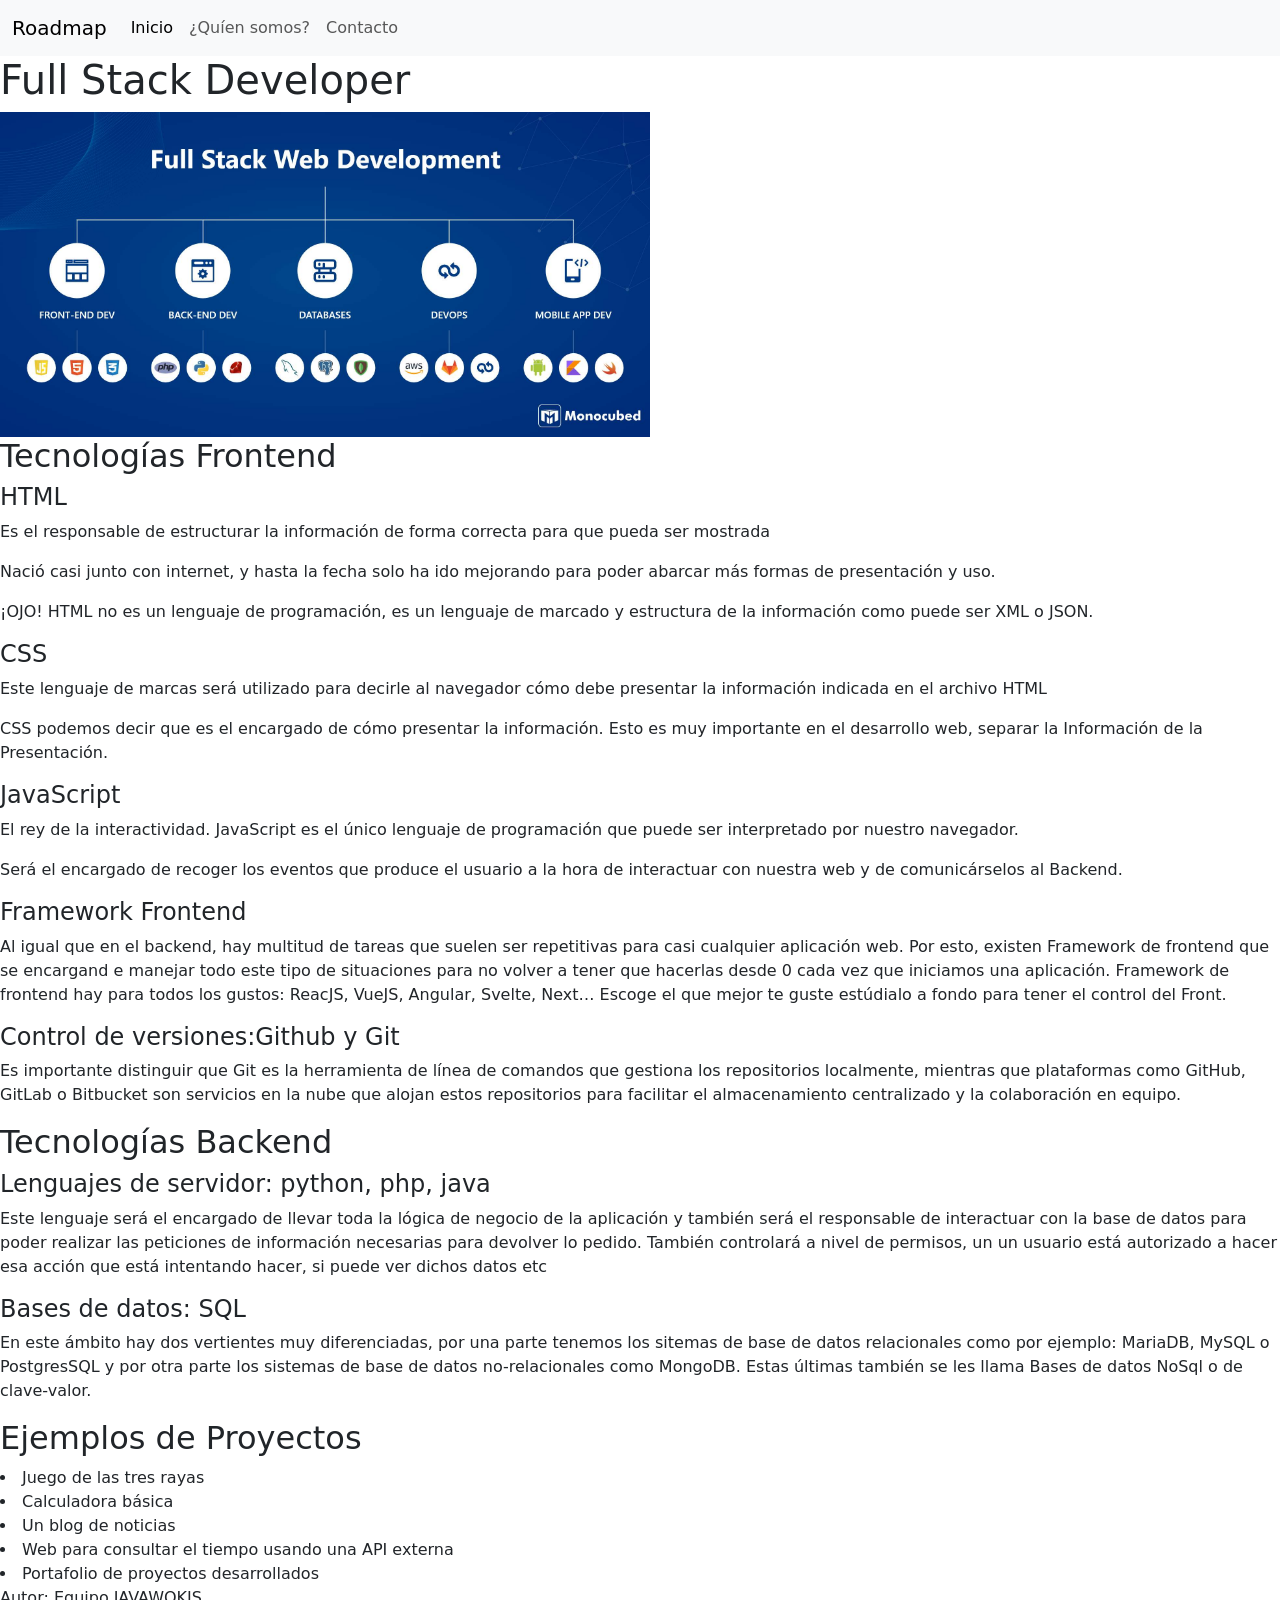
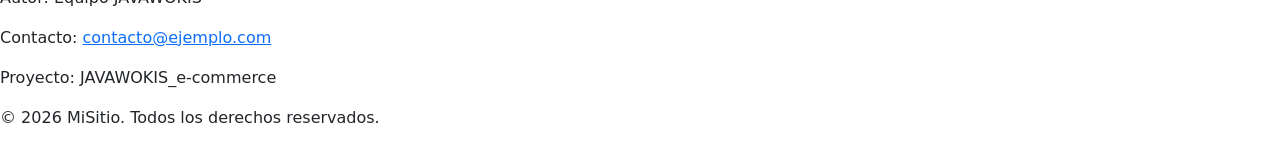
==== index.html @ 4ac3a90d "footer" ====
<!DOCTYPE html>
<html>

<head>
  <meta charset="utf-8">
  <meta name="viewport" content="width=device-width">
  <title>replit</title>
  <link href="https://cdn.jsdelivr.net/npm/bootstrap@5.3.8/dist/css/bootstrap.min.css" rel="stylesheet"
    integrity="sha384-sRIl4kxILFvY47J16cr9ZwB07vP4J8+LH7qKQnuqkuIAvNWLzeN8tE5YBujZqJLB" crossorigin="anonymous">

</head>
<link rel="stylesheets" href="style.css">

<body>
  <nav class="navbar navbar-expand-lg bg-body-tertiary">
    <div class="container-fluid">
      <a class="navbar-brand" href="#">Roadmap</a>
      <button class="navbar-toggler" type="button" data-bs-toggle="collapse" data-bs-target="#navbarSupportedContent"
        aria-controls="navbarSupportedContent" aria-expanded="false" aria-label="Toggle navigation">
        <span class="navbar-toggler-icon"></span>
      </button>
      <div class="collapse navbar-collapse" id="navbarSupportedContent">
        <ul class="navbar-nav me-auto mb-2 mb-lg-0">
          <li class="nav-item">
            <a class="nav-link active" aria-current="page" href="index.html">Inicio</a>
          </li>
          <li class="nav-item">
            <a class="nav-link" href="QuienesSomos.html">¿Quíen somos?</a>
          </li>
          <li class="nav-item">
            <a class="nav-link" href="contacto.html">Contacto</a>
          </li>
        </ul>
      </div>
    </div>
  </nav>

  <div>
    <h1>Full Stack Developer</h1>
    <img
      id="foto"
      src="Pic/full-stack-tenologies.jpeg"
      width="650"
    >
    <h2>Tecnologías Frontend</h2>
    <h4>HTML</h4>
    <p>Es el responsable de estructurar la información de forma correcta para que pueda ser mostrada</p>
    <p>Nació casi junto con internet, y hasta la fecha solo ha ido mejorando para poder abarcar más formas de presentación y uso.</p>
    <p>¡OJO! HTML no es un lenguaje de programación, es un lenguaje de marcado y estructura de la información como puede ser XML o JSON. </p>
    
    <h4>CSS</h4>
    <p>Este lenguaje de marcas será utilizado para decirle al navegador cómo debe presentar la información indicada en el archivo HTML</p>
    <p>CSS podemos decir que es el encargado de cómo presentar la información. Esto es muy importante en el desarrollo web, separar la Información de la Presentación.</p>

    <h4>JavaScript</h4>
    <p>El rey de la interactividad. JavaScript es el único lenguaje de programación que puede ser interpretado por nuestro navegador.</p>
    <p>Será el encargado de recoger los eventos que produce el usuario a la hora de interactuar con nuestra web y de comunicárselos al Backend.</p>

    <h4>Framework Frontend</h4>
    <p>Al igual que en el backend, hay multitud de tareas que suelen ser repetitivas para casi cualquier aplicación web. Por esto, existen Framework de frontend que se encargand e manejar todo este tipo de situaciones para no volver a tener que hacerlas desde 0 cada vez que iniciamos una aplicación. Framework de frontend hay para todos los gustos: ReacJS, VueJS, Angular, Svelte, Next… Escoge el que mejor te guste estúdialo a fondo para tener el control del Front.</p>

    <h4>Control de versiones:Github y Git</h4>
    <p>Es importante distinguir que Git es la herramienta de línea de comandos que gestiona los repositorios localmente, mientras que plataformas como GitHub, GitLab o Bitbucket son servicios en la nube que alojan estos repositorios para facilitar el almacenamiento centralizado y la colaboración en equipo.</p>

    <h2>Tecnologías Backend</h2>
    <h4>Lenguajes de servidor: python, php, java</h4>
    <p>Este lenguaje será el encargado de llevar toda la lógica de negocio de la aplicación y también será el responsable de interactuar con la base de datos para poder realizar las peticiones de información necesarias para devolver lo pedido. También controlará a nivel de permisos, un un usuario está autorizado a hacer esa acción que está intentando hacer, si puede ver dichos datos etc</p>

    <h4>Bases de datos: SQL</h4>
    <p>En este ámbito hay dos vertientes muy diferenciadas, por una parte tenemos los sitemas de base de datos relacionales como por ejemplo: MariaDB, MySQL o PostgresSQL y por otra parte los sistemas de base de datos no-relacionales como MongoDB. Estas últimas también se les llama Bases de datos NoSql o de clave-valor.</p>

    <h2>Ejemplos de Proyectos</h2>
    <li>Juego de las tres rayas</li>
    <li>Calculadora básica</li>
    <li>Un blog de noticias</li>
    <li>Web para consultar el tiempo usando una API externa</li>
    <li>Portafolio de proyectos desarrollados</li>
  </div>

  <footer class="footer">
    <p>Autor: Equipo JAVAWOKIS</p>

    <p>
      Contacto:
      <a href="mailto:contacto@ejemplo.com">
        contacto@ejemplo.com
      </a>
    </p>

    <p>Proyecto: JAVAWOKIS_e-commerce</p>

    <p class="copyright">
      &copy; 2026 MiSitio. Todos los derechos reservados.
    </p>
  </footer>
  <script src="https://replit.com/public/js/replit-badge-v2.js" theme="dark" position="bottom-right"></script>
</body>

</html>
---- style.css ----
/* Estilos globales de reset y tipografía */
* {
    margin: 0;
    padding: 0;
    box-sizing: border-box;
}

body {
    font-family: 'Inter', system-ui, -apple-system, sans-serif;
    background-color: #f9fafb; /* Fondo gris ultra claro */
    color: #111827;
    min-height: 100vh;
}

/* Contenedor Principal (Auto Layout vertical de Figma) */
.contacto-container {
    max-width: 800px;
    width: 100%;
    padding: 40px 24px;
    text-align: center;
}

/* Bloque de Cabecera */
.contacto-header h1 {
    font-size: 2.25rem; /* 36px */
    font-weight: 800;
    color: #111827;
    letter-spacing: -0.025em;
    margin-bottom: 12px;
}

.contacto-header p {
    font-size: 1.05rem; /* ~17px */
    color: #4b5563; /* Gris medio */
    margin-bottom: 48px;
}

/* Grid de Tarjetas (Fila horizontal que pasa a vertical en móviles) */
.tarjetas-grid {
    display: grid;
    grid-template-columns: repeat(auto-fit, minmax(280px, 1fr));
    gap: 24px;
}

/* Diseño de la Tarjeta Individual */
.contacto-tarjeta {
    background-color: #ffffff;
    border: 1px solid #e5e7eb;
    border-radius: 16px;
    padding: 24px;
    display: flex;
    align-items: flex-start;
    gap: 16px;
    text-align: left;
    transition: transform 0.2s ease, box-shadow 0.2s ease;
    box-shadow: 0 4px 6px -1px rgba(0, 0, 0, 0.05);
}

.contacto-tarjeta:hover {
    transform: translateY(-2px);
    box-shadow: 0 10px 15px -3px rgba(0, 0, 0, 0.08);
}

/* Contenedor del Icono */
.icono-contenedor {
    background-color: #eff6ff; /* Fondo azul tenue */
    color: #2563eb; /* Azul de marca */
    padding: 12px;
    border-radius: 12px;
    display: flex;
    align-items: center;
    justify-content: center;
    flex-shrink: 0;
}

.icono-contenedor svg {
    width: 24px;
    height: 24px;
}

/* Textos dentro de la Tarjeta */
.tarjeta-contenido h3 {
    font-size: 1rem;
    font-weight: 600;
    color: #111827;
    margin-bottom: 4px;
}

.contacto-link {
    font-size: 0.95rem;
    color: #2563eb;
    text-decoration: none;
    font-weight: 500;
}

.contacto-link:hover {
    text-decoration: underline;
}

/* Ocultar títulos de sección que solo sirven para accesibilidad */
.sr-only {
    position: absolute;
    width: 1px;
    height: 1px;
    padding: 0;
    margin: -1px;
    overflow: hidden;
    clip: rect(0, 0, 0, 0);
    border: 0;
}
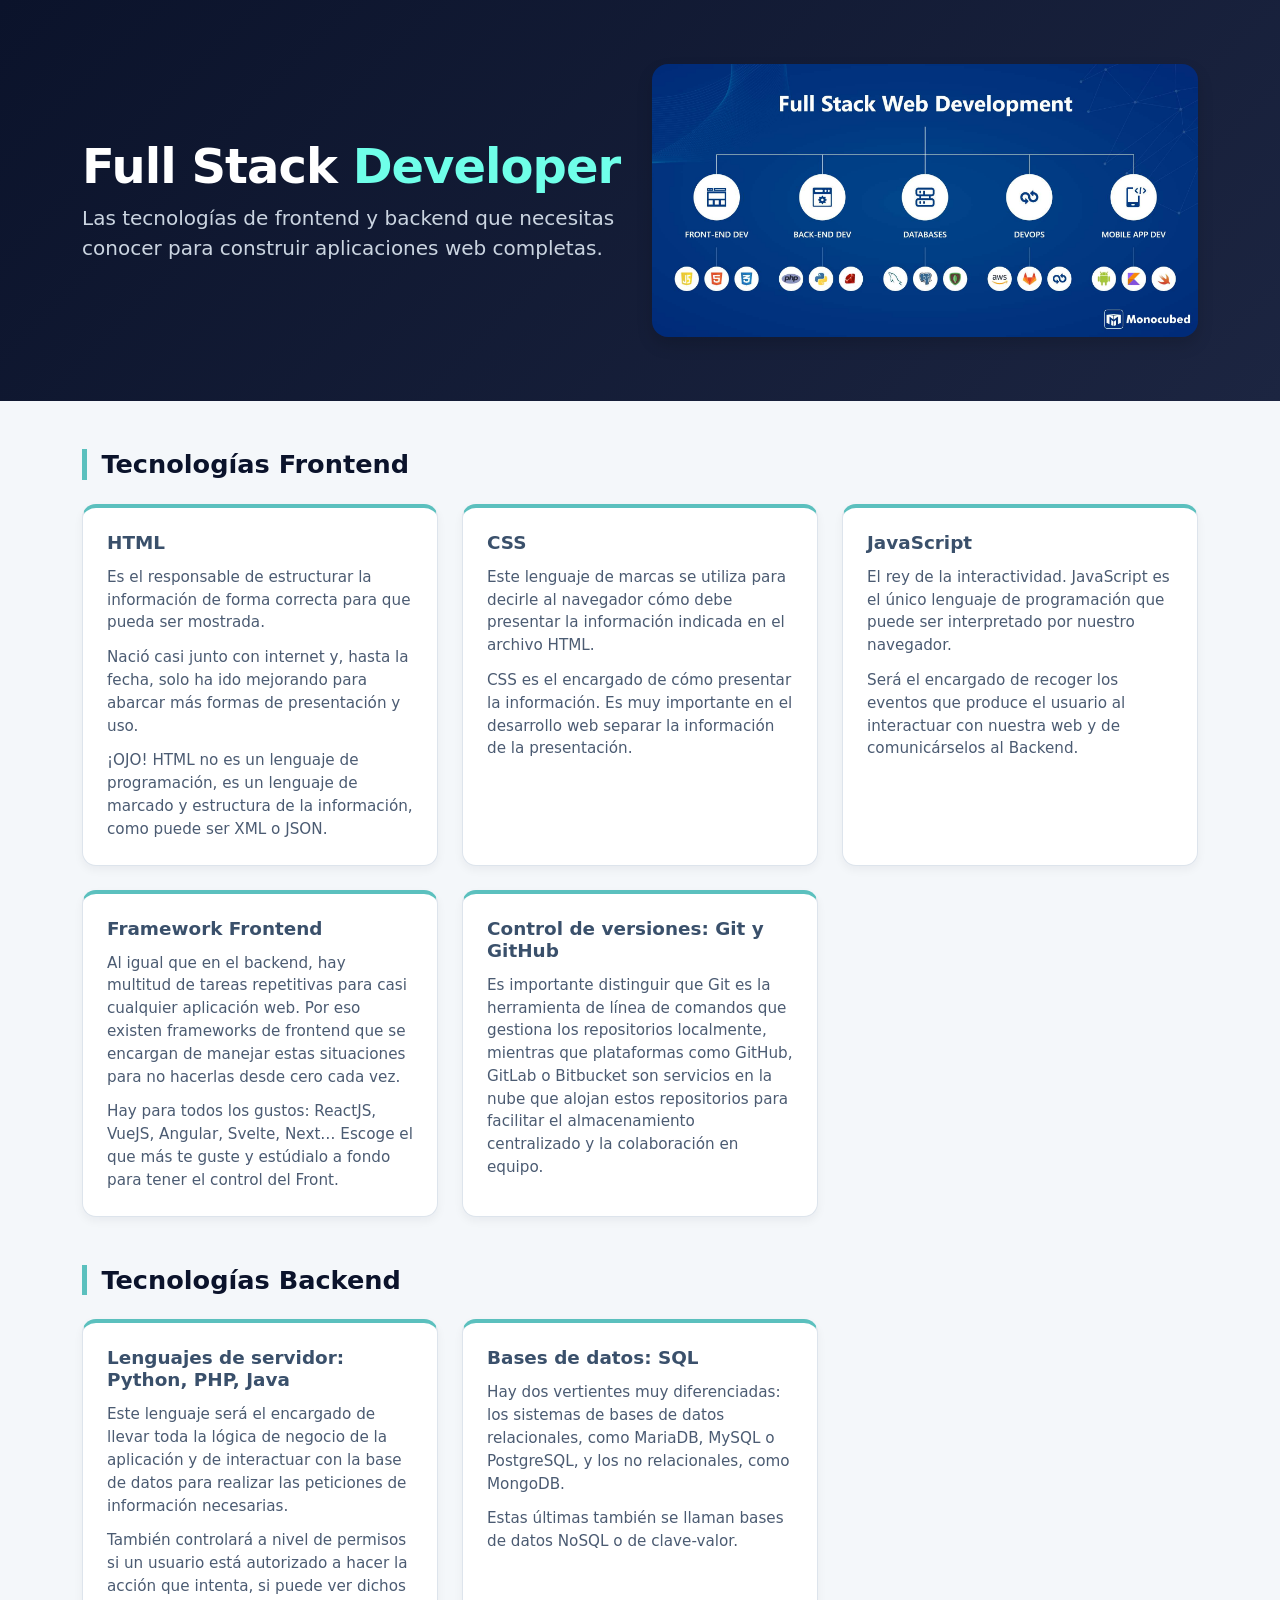
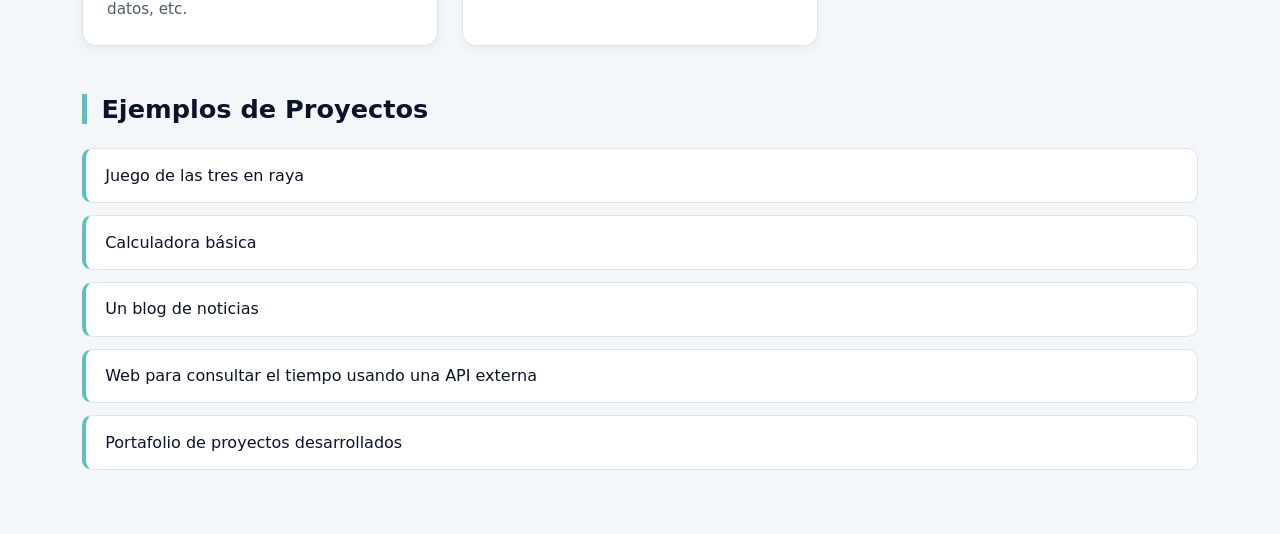
==== commit af30acd9: "Estilizacion de las paginas" ====
--- a/index.html
+++ b/index.html
@@ -1,99 +1,109 @@
 <!DOCTYPE html>
-<html>
+<html lang="es">
 
 <head>
   <meta charset="utf-8">
-  <meta name="viewport" content="width=device-width">
-  <title>replit</title>
-  <link href="https://cdn.jsdelivr.net/npm/bootstrap@5.3.8/dist/css/bootstrap.min.css" rel="stylesheet"
-    integrity="sha384-sRIl4kxILFvY47J16cr9ZwB07vP4J8+LH7qKQnuqkuIAvNWLzeN8tE5YBujZqJLB" crossorigin="anonymous">
+  <meta name="viewport" content="width=device-width, initial-scale=1">
+  <title>Roadmap – Full Stack Developer</title>
+  <link href="https://cdn.jsdelivr.net/npm/bootstrap@5.3.8/dist/css/bootstrap.min.css" rel="stylesheet" integrity="sha384-sRIl4kxILFvY47J16cr9ZwB07vP4J8+LH7qKQnuqkuIAvNWLzeN8tE5YBujZqJLB" crossorigin="anonymous">
+  <link href="style.css" rel="stylesheet">
+</head>
 
-</head>
-<link rel="stylesheets" href="style.css">
+<body class="d-flex flex-column min-vh-100" data-pagina="index">
+  <div id="navbar"></div>
 
-<body>
-  <nav class="navbar navbar-expand-lg bg-body-tertiary">
-    <div class="container-fluid">
-      <a class="navbar-brand" href="#">Roadmap</a>
-      <button class="navbar-toggler" type="button" data-bs-toggle="collapse" data-bs-target="#navbarSupportedContent"
-        aria-controls="navbarSupportedContent" aria-expanded="false" aria-label="Toggle navigation">
-        <span class="navbar-toggler-icon"></span>
-      </button>
-      <div class="collapse navbar-collapse" id="navbarSupportedContent">
-        <ul class="navbar-nav me-auto mb-2 mb-lg-0">
-          <li class="nav-item">
-            <a class="nav-link active" aria-current="page" href="index.html">Inicio</a>
-          </li>
-          <li class="nav-item">
-            <a class="nav-link" href="QuienesSomos.html">¿Quíen somos?</a>
-          </li>
-          <li class="nav-item">
-            <a class="nav-link" href="contacto.html">Contacto</a>
-          </li>
-        </ul>
+  <header class="hero">
+    <div class="container">
+      <div class="row g-4 align-items-center">
+        <div class="col-lg-6 text-center text-lg-start">
+          <h1 class="display-5">Full Stack <span>Developer</span></h1>
+          <p class="lead">Las tecnologías de frontend y backend que necesitas conocer para construir aplicaciones web completas.</p>
+        </div>
+        <div class="col-lg-6">
+          <img id="foto" src="Pic/full-stack-tenologies.jpeg" class="img-fluid rounded-4 shadow" alt="Tecnologías Full Stack">
+        </div>
       </div>
     </div>
-  </nav>
+  </header>
 
-  <div>
-    <h1>Full Stack Developer</h1>
-    <img
-      id="foto"
-      src="Pic/full-stack-tenologies.jpeg"
-      width="650"
-    >
-    <h2>Tecnologías Frontend</h2>
-    <h4>HTML</h4>
-    <p>Es el responsable de estructurar la información de forma correcta para que pueda ser mostrada</p>
-    <p>Nació casi junto con internet, y hasta la fecha solo ha ido mejorando para poder abarcar más formas de presentación y uso.</p>
-    <p>¡OJO! HTML no es un lenguaje de programación, es un lenguaje de marcado y estructura de la información como puede ser XML o JSON. </p>
-    
-    <h4>CSS</h4>
-    <p>Este lenguaje de marcas será utilizado para decirle al navegador cómo debe presentar la información indicada en el archivo HTML</p>
-    <p>CSS podemos decir que es el encargado de cómo presentar la información. Esto es muy importante en el desarrollo web, separar la Información de la Presentación.</p>
+  <main class="flex-grow-1">
+    <section class="container pt-5">
+      <h2 class="titulo-seccion">Tecnologías Frontend</h2>
+      <div class="row g-4">
+        <div class="col-md-6 col-lg-4">
+          <article class="tarjeta-tema">
+            <h3>HTML</h3>
+            <p>Es el responsable de estructurar la información de forma correcta para que pueda ser mostrada.</p>
+            <p>Nació casi junto con internet y, hasta la fecha, solo ha ido mejorando para abarcar más formas de presentación y uso.</p>
+            <p>¡OJO! HTML no es un lenguaje de programación, es un lenguaje de marcado y estructura de la información, como puede ser XML o JSON.</p>
+          </article>
+        </div>
+        <div class="col-md-6 col-lg-4">
+          <article class="tarjeta-tema">
+            <h3>CSS</h3>
+            <p>Este lenguaje de marcas se utiliza para decirle al navegador cómo debe presentar la información indicada en el archivo HTML.</p>
+            <p>CSS es el encargado de cómo presentar la información. Es muy importante en el desarrollo web separar la información de la presentación.</p>
+          </article>
+        </div>
+        <div class="col-md-6 col-lg-4">
+          <article class="tarjeta-tema">
+            <h3>JavaScript</h3>
+            <p>El rey de la interactividad. JavaScript es el único lenguaje de programación que puede ser interpretado por nuestro navegador.</p>
+            <p>Será el encargado de recoger los eventos que produce el usuario al interactuar con nuestra web y de comunicárselos al Backend.</p>
+          </article>
+        </div>
+        <div class="col-md-6 col-lg-4">
+          <article class="tarjeta-tema">
+            <h3>Framework Frontend</h3>
+            <p>Al igual que en el backend, hay multitud de tareas repetitivas para casi cualquier aplicación web. Por eso existen frameworks de frontend que se encargan de manejar estas situaciones para no hacerlas desde cero cada vez.</p>
+            <p>Hay para todos los gustos: ReactJS, VueJS, Angular, Svelte, Next… Escoge el que más te guste y estúdialo a fondo para tener el control del Front.</p>
+          </article>
+        </div>
+        <div class="col-md-6 col-lg-4">
+          <article class="tarjeta-tema">
+            <h3>Control de versiones: Git y GitHub</h3>
+            <p>Es importante distinguir que Git es la herramienta de línea de comandos que gestiona los repositorios localmente, mientras que plataformas como GitHub, GitLab o Bitbucket son servicios en la nube que alojan estos repositorios para facilitar el almacenamiento centralizado y la colaboración en equipo.</p>
+          </article>
+        </div>
+      </div>
+    </section>
 
-    <h4>JavaScript</h4>
-    <p>El rey de la interactividad. JavaScript es el único lenguaje de programación que puede ser interpretado por nuestro navegador.</p>
-    <p>Será el encargado de recoger los eventos que produce el usuario a la hora de interactuar con nuestra web y de comunicárselos al Backend.</p>
+    <section class="container pt-5">
+      <h2 class="titulo-seccion">Tecnologías Backend</h2>
+      <div class="row g-4">
+        <div class="col-md-6 col-lg-4">
+          <article class="tarjeta-tema">
+            <h3>Lenguajes de servidor: Python, PHP, Java</h3>
+            <p>Este lenguaje será el encargado de llevar toda la lógica de negocio de la aplicación y de interactuar con la base de datos para realizar las peticiones de información necesarias.</p>
+            <p>También controlará a nivel de permisos si un usuario está autorizado a hacer la acción que intenta, si puede ver dichos datos, etc.</p>
+          </article>
+        </div>
+        <div class="col-md-6 col-lg-4">
+          <article class="tarjeta-tema">
+            <h3>Bases de datos: SQL</h3>
+            <p>Hay dos vertientes muy diferenciadas: los sistemas de bases de datos relacionales, como MariaDB, MySQL o PostgreSQL, y los no relacionales, como MongoDB.</p>
+            <p>Estas últimas también se llaman bases de datos NoSQL o de clave-valor.</p>
+          </article>
+        </div>
+      </div>
+    </section>
 
-    <h4>Framework Frontend</h4>
-    <p>Al igual que en el backend, hay multitud de tareas que suelen ser repetitivas para casi cualquier aplicación web. Por esto, existen Framework de frontend que se encargand e manejar todo este tipo de situaciones para no volver a tener que hacerlas desde 0 cada vez que iniciamos una aplicación. Framework de frontend hay para todos los gustos: ReacJS, VueJS, Angular, Svelte, Next… Escoge el que mejor te guste estúdialo a fondo para tener el control del Front.</p>
+    <section class="container py-5">
+      <h2 class="titulo-seccion">Ejemplos de Proyectos</h2>
+      <ul class="proyectos">
+        <li>Juego de las tres en raya</li>
+        <li>Calculadora básica</li>
+        <li>Un blog de noticias</li>
+        <li>Web para consultar el tiempo usando una API externa</li>
+        <li>Portafolio de proyectos desarrollados</li>
+      </ul>
+    </section>
+  </main>
 
-    <h4>Control de versiones:Github y Git</h4>
-    <p>Es importante distinguir que Git es la herramienta de línea de comandos que gestiona los repositorios localmente, mientras que plataformas como GitHub, GitLab o Bitbucket son servicios en la nube que alojan estos repositorios para facilitar el almacenamiento centralizado y la colaboración en equipo.</p>
+  <div id="footer"></div>
 
-    <h2>Tecnologías Backend</h2>
-    <h4>Lenguajes de servidor: python, php, java</h4>
-    <p>Este lenguaje será el encargado de llevar toda la lógica de negocio de la aplicación y también será el responsable de interactuar con la base de datos para poder realizar las peticiones de información necesarias para devolver lo pedido. También controlará a nivel de permisos, un un usuario está autorizado a hacer esa acción que está intentando hacer, si puede ver dichos datos etc</p>
-
-    <h4>Bases de datos: SQL</h4>
-    <p>En este ámbito hay dos vertientes muy diferenciadas, por una parte tenemos los sitemas de base de datos relacionales como por ejemplo: MariaDB, MySQL o PostgresSQL y por otra parte los sistemas de base de datos no-relacionales como MongoDB. Estas últimas también se les llama Bases de datos NoSql o de clave-valor.</p>
-
-    <h2>Ejemplos de Proyectos</h2>
-    <li>Juego de las tres rayas</li>
-    <li>Calculadora básica</li>
-    <li>Un blog de noticias</li>
-    <li>Web para consultar el tiempo usando una API externa</li>
-    <li>Portafolio de proyectos desarrollados</li>
-  </div>
-
-  <footer class="footer">
-    <p>Autor: Equipo JAVAWOKIS</p>
-
-    <p>
-      Contacto:
-      <a href="mailto:contacto@ejemplo.com">
-        contacto@ejemplo.com
-      </a>
-    </p>
-
-    <p>Proyecto: JAVAWOKIS_e-commerce</p>
-
-    <p class="copyright">
-      &copy; 2026 MiSitio. Todos los derechos reservados.
-    </p>
-  </footer>
-  <script src="https://replit.com/public/js/replit-badge-v2.js" theme="dark" position="bottom-right"></script>
+  <script src="layout.js"></script>
+  <script src="https://cdn.jsdelivr.net/npm/bootstrap@5.3.8/dist/js/bootstrap.bundle.min.js" integrity="sha384-FKyoEForCGlyvwx9Hj09JcYn3nv7wiPVlz7YYwJrWVcXK/BmnVDxM+D2scQbITxI" crossorigin="anonymous"></script>
 </body>
 
 </html>
--- a/style.css
+++ b/style.css
@@ -1,111 +1,89 @@
-
-/* Estilos globales de reset y tipografía */
-* {
-    margin: 0;
-    padding: 0;
-    box-sizing: border-box;
+:root {
+  --color-1: #0B132B;
+  --color-2: #1C2541;
+  --color-3: #3A506B;
+  --color-4: #5BC0BE;
+  --color-5: #6FFFE9;
+  --fondo: #f4f7fa;
+  --borde: #dde4ec;
+  --suave: #4b5b72;
 }
 
 body {
-    font-family: 'Inter', system-ui, -apple-system, sans-serif;
-    background-color: #f9fafb; /* Fondo gris ultra claro */
-    color: #111827;
-    min-height: 100vh;
+  font-family: "Inter", system-ui, -apple-system, "Segoe UI", sans-serif;
+  background: var(--fondo);
+  color: var(--color-1);
 }
 
-/* Contenedor Principal (Auto Layout vertical de Figma) */
-.contacto-container {
-    max-width: 800px;
-    width: 100%;
-    padding: 40px 24px;
-    text-align: center;
+/* ===== Navbar ===== */
+.barra { background: var(--color-1); border-bottom: 2px solid var(--color-4); }
+.barra .navbar-brand { color: var(--color-5); font-weight: 700; letter-spacing: .04em; }
+.barra .nav-link { color: rgba(255, 255, 255, .75); font-weight: 500; }
+.barra .nav-link:hover { color: var(--color-5); }
+.barra .nav-link.active { color: var(--color-5); box-shadow: inset 0 -2px 0 var(--color-4); }
+
+/* ===== Encabezados de página ===== */
+.hero { padding: 4rem 0; color: #fff; background: linear-gradient(135deg, var(--color-1), var(--color-2)); }
+.hero h1 { font-weight: 800; letter-spacing: -.02em; }
+.hero h1 span { color: var(--color-5); }
+.hero p { color: #cbd5e1; margin-bottom: 0; }
+.hero-sm { padding: 3rem 0; text-align: center; }
+
+/* ===== Secciones ===== */
+.titulo-seccion {
+  margin-bottom: 1.5rem; padding-left: .9rem;
+  font-size: 1.6rem; font-weight: 700;
+  border-left: 5px solid var(--color-4);
 }
 
-/* Bloque de Cabecera */
-.contacto-header h1 {
-    font-size: 2.25rem; /* 36px */
-    font-weight: 800;
-    color: #111827;
-    letter-spacing: -0.025em;
-    margin-bottom: 12px;
+.tarjeta-tema {
+  height: 100%; padding: 1.5rem;
+  background: #fff; border: 1px solid var(--borde);
+  border-top: 4px solid var(--color-4); border-radius: 14px;
+  box-shadow: 0 4px 10px rgba(11, 19, 43, .05);
+  transition: transform .2s ease, box-shadow .2s ease;
+}
+.tarjeta-tema:hover { transform: translateY(-3px); box-shadow: 0 12px 24px rgba(11, 19, 43, .1); }
+.tarjeta-tema h3 { margin-bottom: .75rem; font-size: 1.15rem; font-weight: 700; color: var(--color-3); }
+.tarjeta-tema p { margin-bottom: .75rem; color: var(--suave); font-size: .95rem; }
+.tarjeta-tema p:last-child { margin-bottom: 0; }
+
+.proyectos { padding: 0; list-style: none; display: grid; gap: .75rem; }
+.proyectos li {
+  padding: .9rem 1.2rem; background: #fff;
+  border: 1px solid var(--borde); border-left: 4px solid var(--color-4); border-radius: 10px;
 }
 
-.contacto-header p {
-    font-size: 1.05rem; /* ~17px */
-    color: #4b5563; /* Gris medio */
-    margin-bottom: 48px;
+/* ===== Quiénes somos ===== */
+.articulo { padding: 2rem; background: #fff; border: 1px solid var(--borde); border-radius: 16px; box-shadow: 0 4px 10px rgba(11, 19, 43, .05); }
+.articulo p { color: var(--suave); line-height: 1.75; }
+.destacado {
+  margin: 1.5rem 0 0; padding: 1.25rem 1.5rem;
+  font-weight: 600; color: #fff;
+  background: var(--color-2); border-left: 5px solid var(--color-5); border-radius: 10px;
 }
 
-/* Grid de Tarjetas (Fila horizontal que pasa a vertical en móviles) */
-.tarjetas-grid {
-    display: grid;
-    grid-template-columns: repeat(auto-fit, minmax(280px, 1fr));
-    gap: 24px;
+/* ===== Contacto ===== */
+.tarjetas-grid { display: grid; grid-template-columns: repeat(auto-fit, minmax(260px, 1fr)); gap: 24px; }
+.contacto-tarjeta {
+  display: flex; align-items: flex-start; gap: 16px; padding: 24px;
+  background: #fff; border: 1px solid var(--borde); border-radius: 16px;
+  box-shadow: 0 4px 10px rgba(11, 19, 43, .05);
+  transition: transform .2s ease, box-shadow .2s ease;
 }
+.contacto-tarjeta:hover { transform: translateY(-2px); box-shadow: 0 12px 24px rgba(11, 19, 43, .1); }
+.icono-contenedor { display: flex; flex-shrink: 0; padding: 12px; color: var(--color-1); background: var(--color-5); border-radius: 12px; }
+.icono-contenedor svg { width: 24px; height: 24px; }
+.tarjeta-contenido h3 { margin-bottom: 4px; font-size: 1rem; font-weight: 600; }
+.contacto-link { color: var(--color-3); font-weight: 500; text-decoration: none; }
+.contacto-link:hover { color: var(--color-4); text-decoration: underline; }
 
-/* Diseño de la Tarjeta Individual */
-.contacto-tarjeta {
-    background-color: #ffffff;
-    border: 1px solid #e5e7eb;
-    border-radius: 16px;
-    padding: 24px;
-    display: flex;
-    align-items: flex-start;
-    gap: 16px;
-    text-align: left;
-    transition: transform 0.2s ease, box-shadow 0.2s ease;
-    box-shadow: 0 4px 6px -1px rgba(0, 0, 0, 0.05);
-}
-
-.contacto-tarjeta:hover {
-    transform: translateY(-2px);
-    box-shadow: 0 10px 15px -3px rgba(0, 0, 0, 0.08);
-}
-
-/* Contenedor del Icono */
-.icono-contenedor {
-    background-color: #eff6ff; /* Fondo azul tenue */
-    color: #2563eb; /* Azul de marca */
-    padding: 12px;
-    border-radius: 12px;
-    display: flex;
-    align-items: center;
-    justify-content: center;
-    flex-shrink: 0;
-}
-
-.icono-contenedor svg {
-    width: 24px;
-    height: 24px;
-}
-
-/* Textos dentro de la Tarjeta */
-.tarjeta-contenido h3 {
-    font-size: 1rem;
-    font-weight: 600;
-    color: #111827;
-    margin-bottom: 4px;
-}
-
-.contacto-link {
-    font-size: 0.95rem;
-    color: #2563eb;
-    text-decoration: none;
-    font-weight: 500;
-}
-
-.contacto-link:hover {
-    text-decoration: underline;
-}
-
-/* Ocultar títulos de sección que solo sirven para accesibilidad */
-.sr-only {
-    position: absolute;
-    width: 1px;
-    height: 1px;
-    padding: 0;
-    margin: -1px;
-    overflow: hidden;
-    clip: rect(0, 0, 0, 0);
-    border: 0;
-}+/* ===== Footer ===== */
+.pie { padding: 3rem 0 1.5rem; color: #cbd5e1; background: var(--color-1); border-top: 2px solid var(--color-4); }
+.pie h5 { margin-bottom: .75rem; font-size: .8rem; letter-spacing: .08em; text-transform: uppercase; color: var(--color-5); }
+.pie ul { padding: 0; margin: 0; list-style: none; }
+.pie li { margin-bottom: .35rem; }
+.pie a { color: var(--color-4); text-decoration: none; }
+.pie a:hover { color: var(--color-5); }
+.pie hr { margin: 2rem 0 1rem; border-color: var(--color-3); opacity: .6; }
+.pie .copyright { margin: 0; text-align: center; font-size: .85rem; color: #94a3b8; }
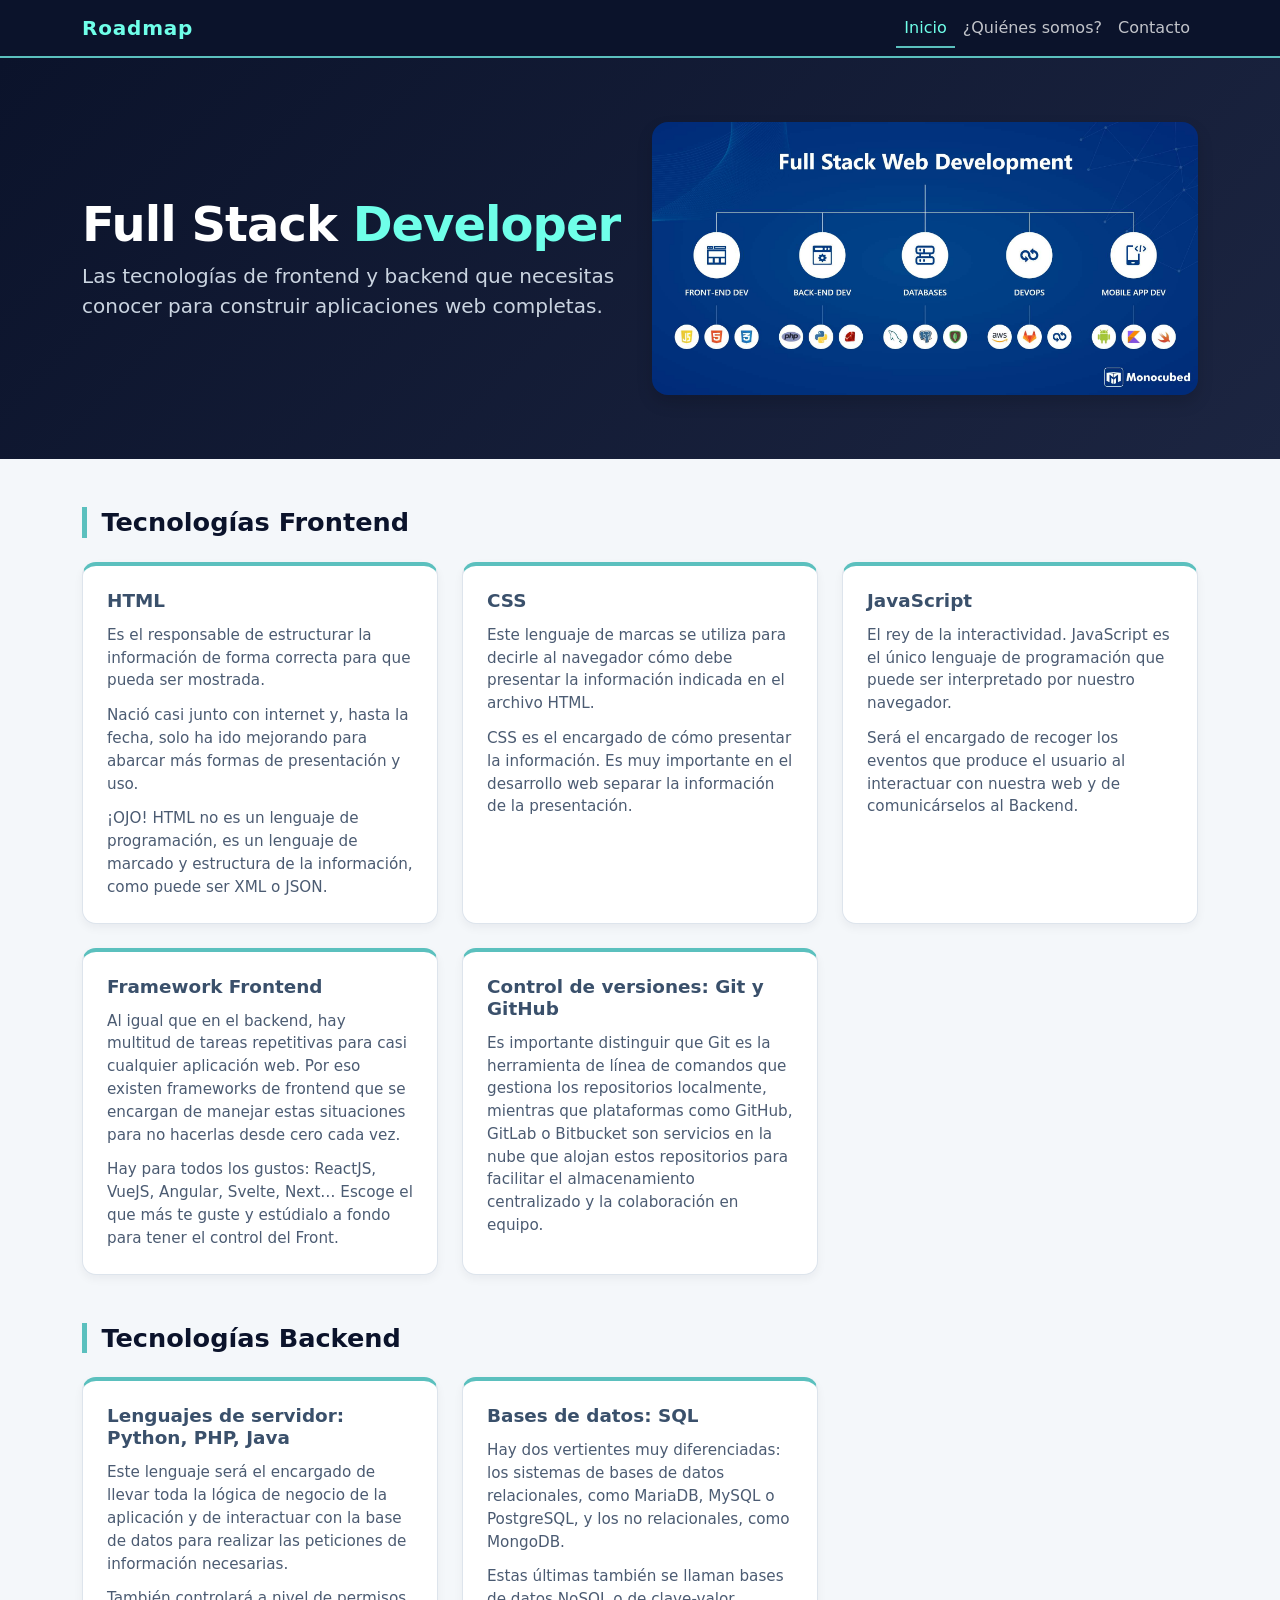
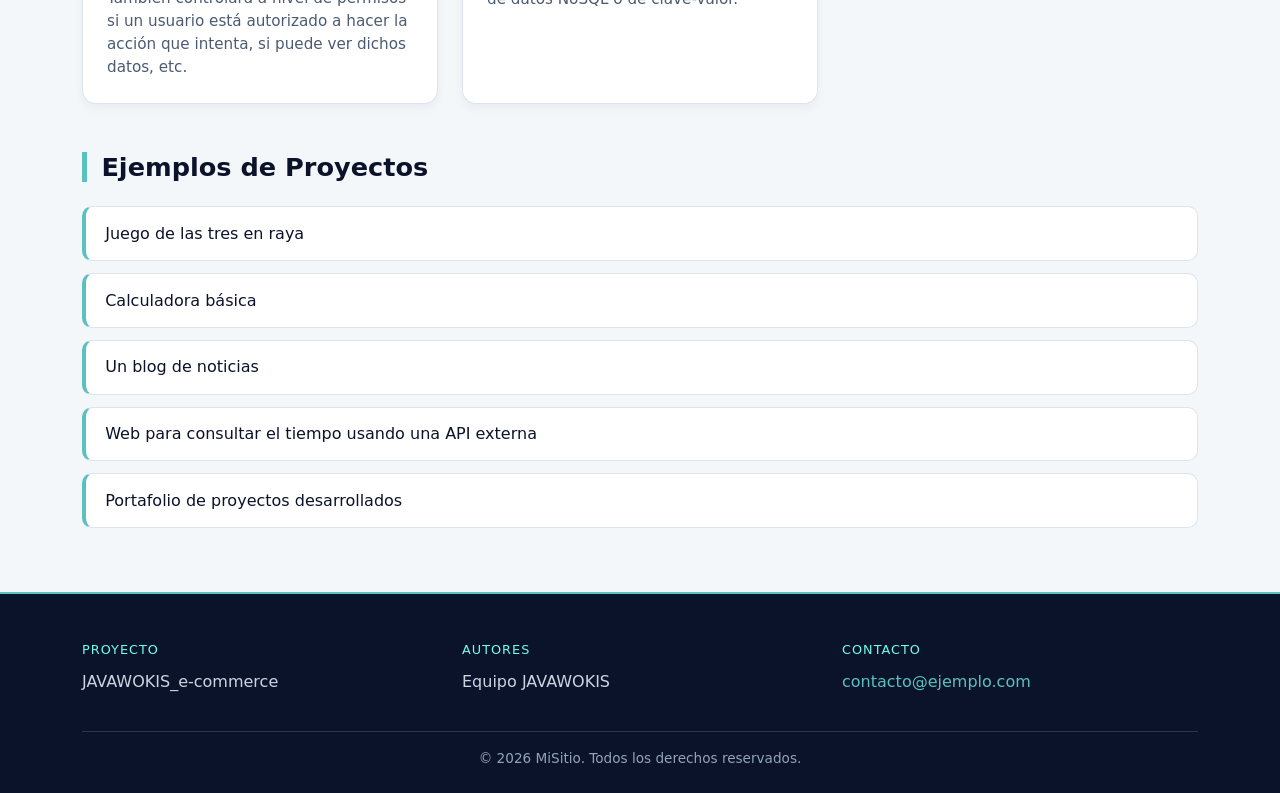
==== commit 1dd3d99e: "Modificacion de nombre de archivo" ====
--- a/index.html
+++ b/index.html
@@ -102,7 +102,7 @@
 
   <div id="footer"></div>
 
-  <script src="layout.js"></script>
+  <script src="script.js"></script>
   <script src="https://cdn.jsdelivr.net/npm/bootstrap@5.3.8/dist/js/bootstrap.bundle.min.js" integrity="sha384-FKyoEForCGlyvwx9Hj09JcYn3nv7wiPVlz7YYwJrWVcXK/BmnVDxM+D2scQbITxI" crossorigin="anonymous"></script>
 </body>
 
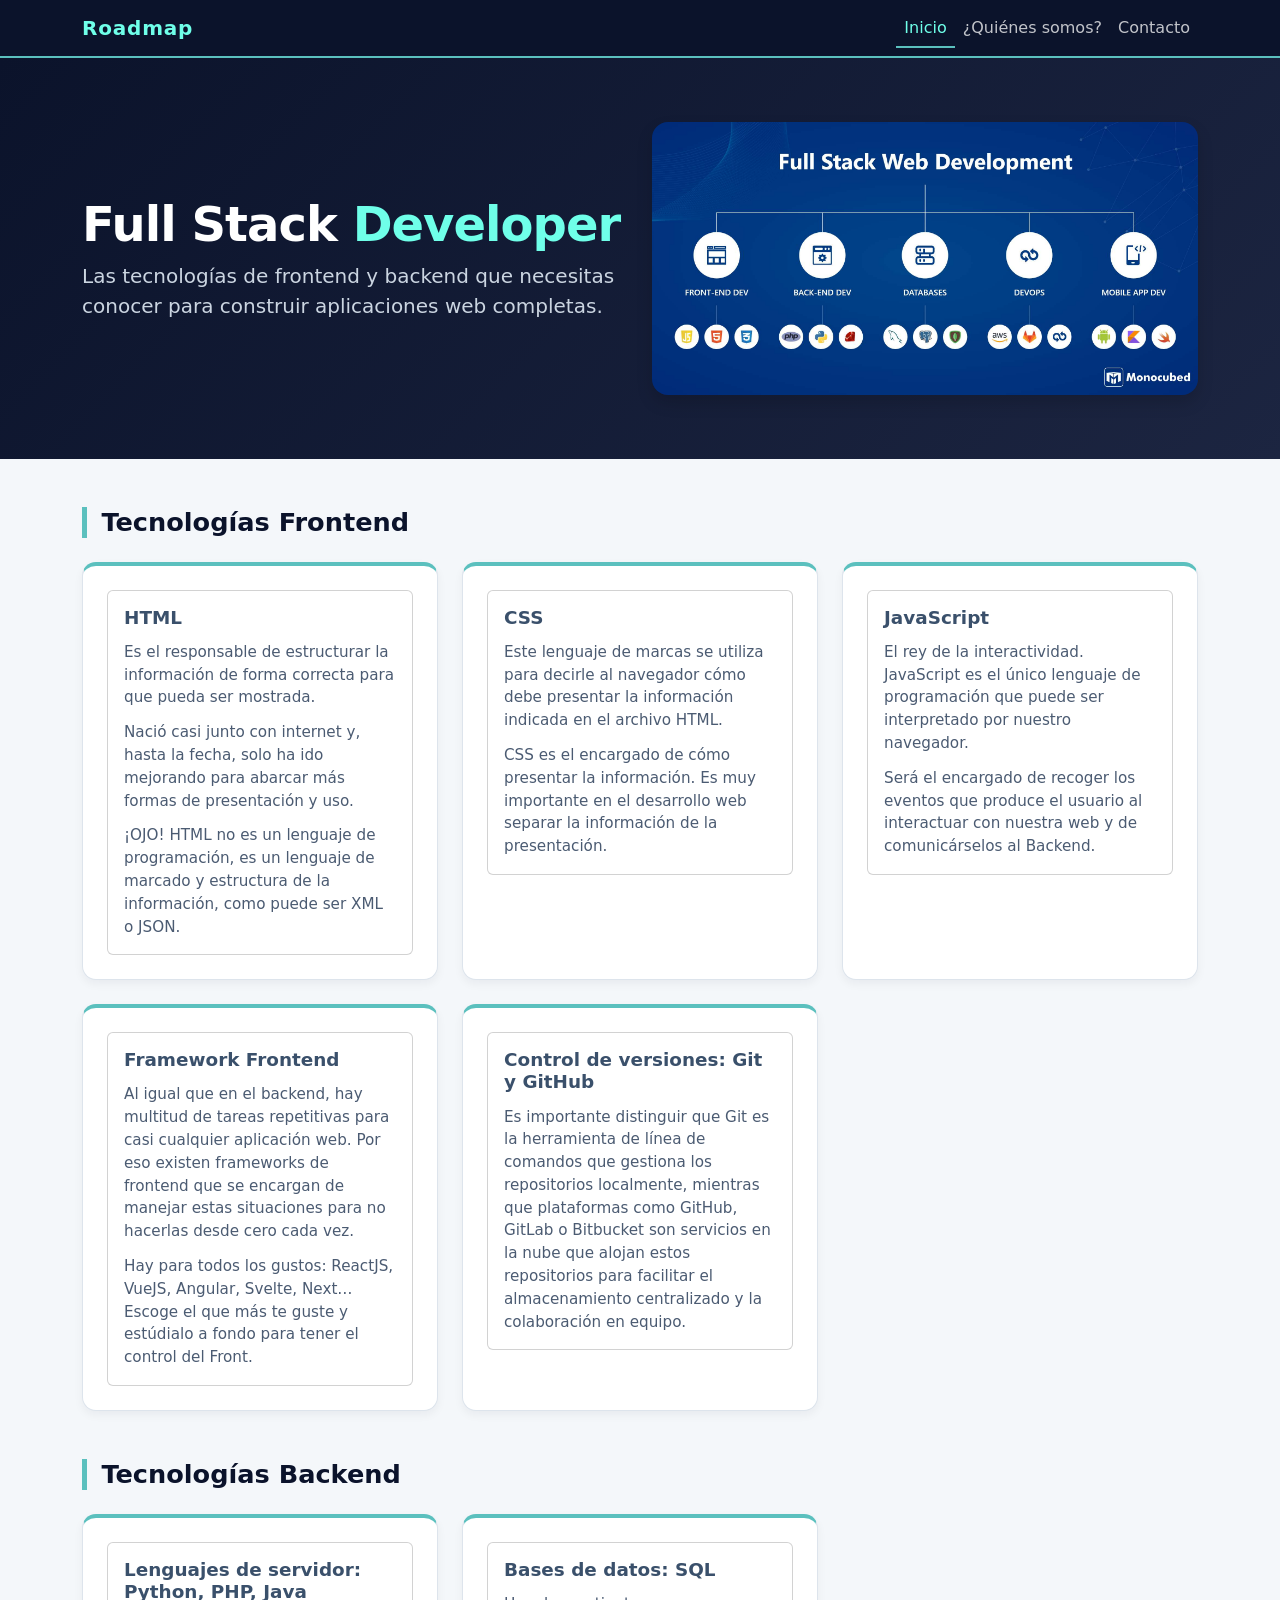
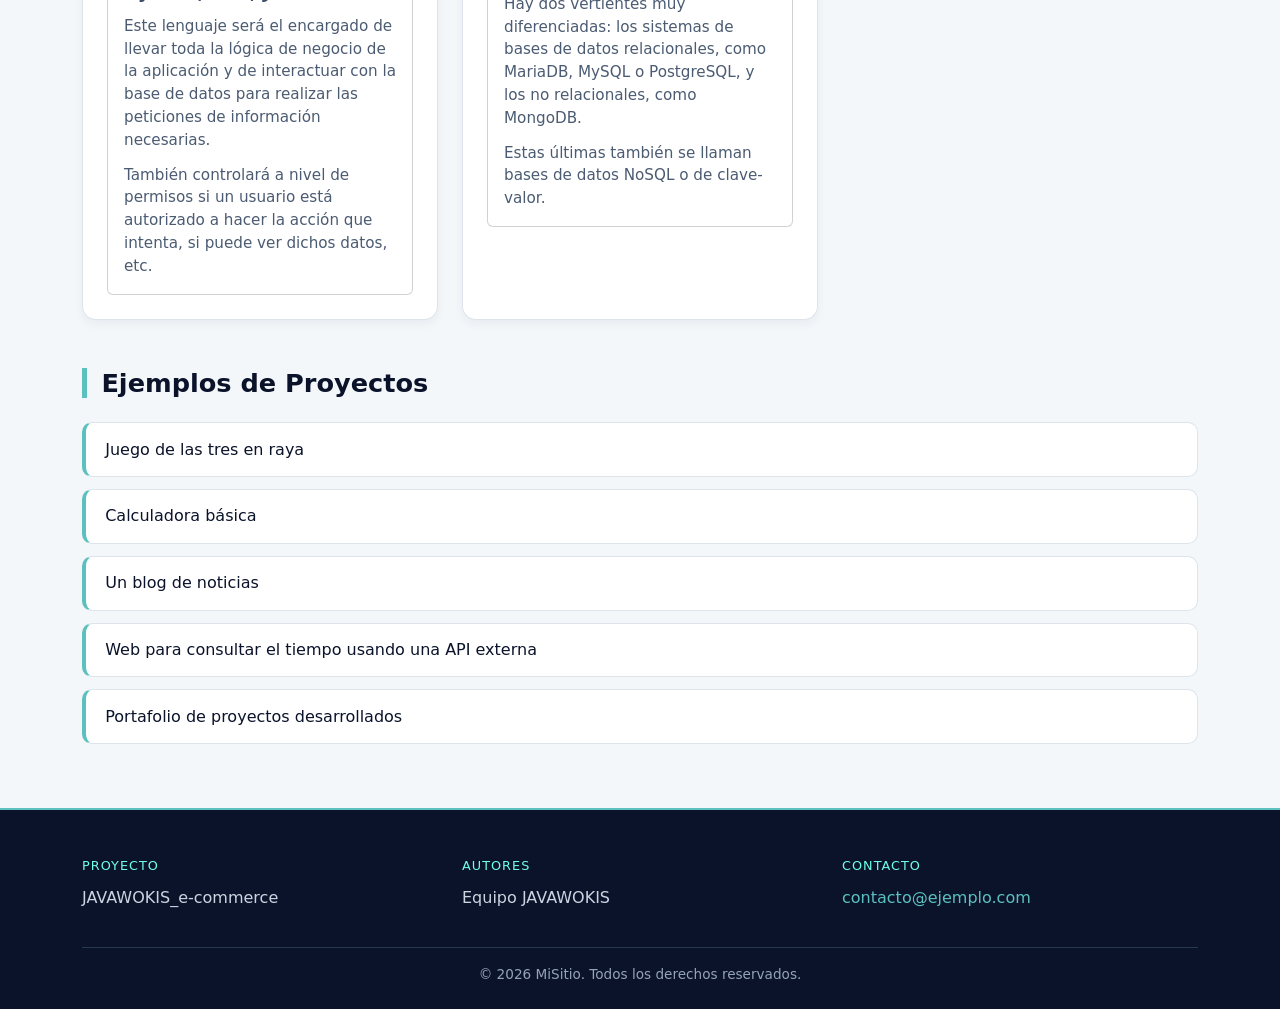
==== commit 1f73184d: "agrego imagenes a las tarjetas" ====
--- a/index.html
+++ b/index.html
@@ -32,37 +32,62 @@
       <div class="row g-4">
         <div class="col-md-6 col-lg-4">
           <article class="tarjeta-tema">
-            <h3>HTML</h3>
-            <p>Es el responsable de estructurar la información de forma correcta para que pueda ser mostrada.</p>
-            <p>Nació casi junto con internet y, hasta la fecha, solo ha ido mejorando para abarcar más formas de presentación y uso.</p>
-            <p>¡OJO! HTML no es un lenguaje de programación, es un lenguaje de marcado y estructura de la información, como puede ser XML o JSON.</p>
+            <div class="card card-row" style="max-width: 450px;">  
+              <img src="Pic\html-icon.webp" class="card-img-start" alt="">
+              <div class="card-body">  
+                <h3 class="card-title">HTML</h3>
+                <p class="card-text">Es el responsable de estructurar la información de forma correcta para que pueda ser mostrada.</p>
+                <p class="card-text">Nació casi junto con internet y, hasta la fecha, solo ha ido mejorando para abarcar más formas de presentación y uso.</p>
+                <p class="card-text">¡OJO! HTML no es un lenguaje de programación, es un lenguaje de marcado y estructura de la información, como puede ser XML o JSON.</p>
+              </div>
+            </div>
           </article>
         </div>
         <div class="col-md-6 col-lg-4">
           <article class="tarjeta-tema">
-            <h3>CSS</h3>
-            <p>Este lenguaje de marcas se utiliza para decirle al navegador cómo debe presentar la información indicada en el archivo HTML.</p>
-            <p>CSS es el encargado de cómo presentar la información. Es muy importante en el desarrollo web separar la información de la presentación.</p>
+            <div class="card card-row" style="max-width: 450px;">  
+              <img src="Pic/css-icon.jpg" class="card-img-start" alt="">
+              <div class="card-body">
+                <h3 clas="card-title">CSS</h3>
+                <p class="class-text">Este lenguaje de marcas se utiliza para decirle al navegador cómo debe presentar la información indicada en el archivo HTML.</p>
+                <p class="class-text">CSS es el encargado de cómo presentar la información. Es muy importante en el desarrollo web separar la información de la presentación.</p>
+              </div>
+            </div>            
           </article>
         </div>
         <div class="col-md-6 col-lg-4">
           <article class="tarjeta-tema">
-            <h3>JavaScript</h3>
-            <p>El rey de la interactividad. JavaScript es el único lenguaje de programación que puede ser interpretado por nuestro navegador.</p>
-            <p>Será el encargado de recoger los eventos que produce el usuario al interactuar con nuestra web y de comunicárselos al Backend.</p>
+            <div class="card card-row" style="max-width: 450px;">  
+              <img src="Pic/js-icon.webp" class="card-img-start" alt="">
+              <div class="card-body">
+                <h3 class="card-title">JavaScript</h3>
+                <p class="card-text">El rey de la interactividad. JavaScript es el único lenguaje de programación que puede ser interpretado por nuestro navegador.</p>
+                <p class="card-text">Será el encargado de recoger los eventos que produce el usuario al interactuar con nuestra web y de comunicárselos al Backend.</p>
+              </div>
+            </div>
           </article>
         </div>
         <div class="col-md-6 col-lg-4">
           <article class="tarjeta-tema">
-            <h3>Framework Frontend</h3>
-            <p>Al igual que en el backend, hay multitud de tareas repetitivas para casi cualquier aplicación web. Por eso existen frameworks de frontend que se encargan de manejar estas situaciones para no hacerlas desde cero cada vez.</p>
-            <p>Hay para todos los gustos: ReactJS, VueJS, Angular, Svelte, Next… Escoge el que más te guste y estúdialo a fondo para tener el control del Front.</p>
+            <div class="card card-row" style="max-width: 450px;">  
+              <img src="Pic/Frontend-frameworks.webp" class="card-img-start" alt="">
+              <div class="card-body">
+                <h3 class="card-title">Framework Frontend</h3>
+                <p class="card-text">Al igual que en el backend, hay multitud de tareas repetitivas para casi cualquier aplicación web. Por eso existen frameworks de frontend que se encargan de manejar estas situaciones para no hacerlas desde cero cada vez.</p>
+                <p class="card-text">Hay para todos los gustos: ReactJS, VueJS, Angular, Svelte, Next… Escoge el que más te guste y estúdialo a fondo para tener el control del Front.</p>
+              </div>
+            </div>
           </article>
         </div>
         <div class="col-md-6 col-lg-4">
           <article class="tarjeta-tema">
-            <h3>Control de versiones: Git y GitHub</h3>
-            <p>Es importante distinguir que Git es la herramienta de línea de comandos que gestiona los repositorios localmente, mientras que plataformas como GitHub, GitLab o Bitbucket son servicios en la nube que alojan estos repositorios para facilitar el almacenamiento centralizado y la colaboración en equipo.</p>
+            <div class="card card-row" style="max-width: 450px;">  
+              <img src="Pic/github-git.png" class="card-img-start" alt="">
+              <div class="card-body">
+                <h3 class="card-title">Control de versiones: Git y GitHub</h3>
+                <p class="card-text">Es importante distinguir que Git es la herramienta de línea de comandos que gestiona los repositorios localmente, mientras que plataformas como GitHub, GitLab o Bitbucket son servicios en la nube que alojan estos repositorios para facilitar el almacenamiento centralizado y la colaboración en equipo.</p>
+              </div>
+            </div>
           </article>
         </div>
       </div>
@@ -73,16 +98,26 @@
       <div class="row g-4">
         <div class="col-md-6 col-lg-4">
           <article class="tarjeta-tema">
-            <h3>Lenguajes de servidor: Python, PHP, Java</h3>
-            <p>Este lenguaje será el encargado de llevar toda la lógica de negocio de la aplicación y de interactuar con la base de datos para realizar las peticiones de información necesarias.</p>
-            <p>También controlará a nivel de permisos si un usuario está autorizado a hacer la acción que intenta, si puede ver dichos datos, etc.</p>
+            <div class="card card-row" style="max-width: 450px;">  
+              <img src="Pic/py-java-php.png" class="card-img-start" alt="">
+              <div class="card-body">
+                <h3 class="card-title">Lenguajes de servidor: Python, PHP, Java</h3>
+                <p class="card-text">Este lenguaje será el encargado de llevar toda la lógica de negocio de la aplicación y de interactuar con la base de datos para realizar las peticiones de información necesarias.</p>
+                <p class="card-text">También controlará a nivel de permisos si un usuario está autorizado a hacer la acción que intenta, si puede ver dichos datos, etc.</p>
+              </div>
+            </div>
           </article>
         </div>
         <div class="col-md-6 col-lg-4">
           <article class="tarjeta-tema">
-            <h3>Bases de datos: SQL</h3>
-            <p>Hay dos vertientes muy diferenciadas: los sistemas de bases de datos relacionales, como MariaDB, MySQL o PostgreSQL, y los no relacionales, como MongoDB.</p>
-            <p>Estas últimas también se llaman bases de datos NoSQL o de clave-valor.</p>
+            <div class="card card-row" style="max-width: 450px;">  
+              <img src="Pic/sql-bd.webp" class="card-img-start" alt="">
+              <div class="card-body">          
+                <h3 class="card-title">Bases de datos: SQL</h3>
+                <p class="card-text">Hay dos vertientes muy diferenciadas: los sistemas de bases de datos relacionales, como MariaDB, MySQL o PostgreSQL, y los no relacionales, como MongoDB.</p>
+                <p class="card-text">Estas últimas también se llaman bases de datos NoSQL o de clave-valor.</p>
+              </div>
+            </div>
           </article>
         </div>
       </div>
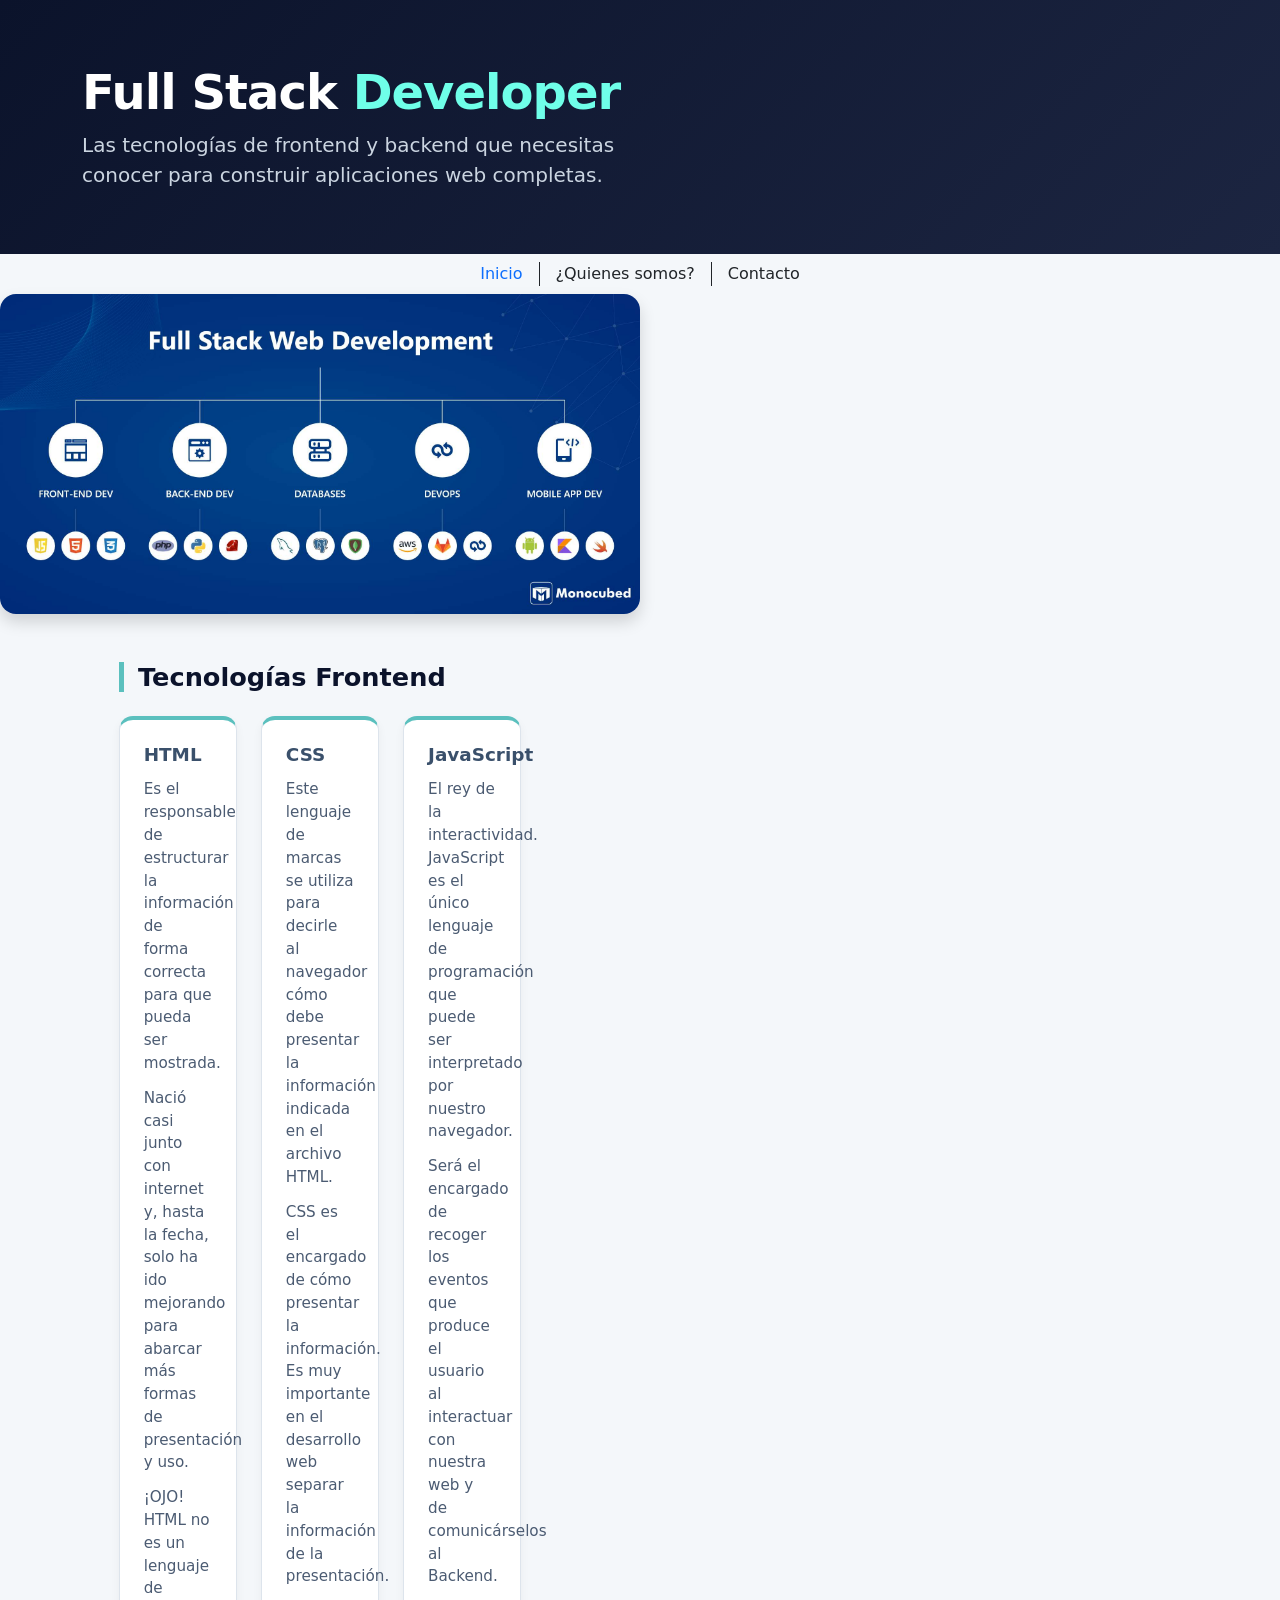
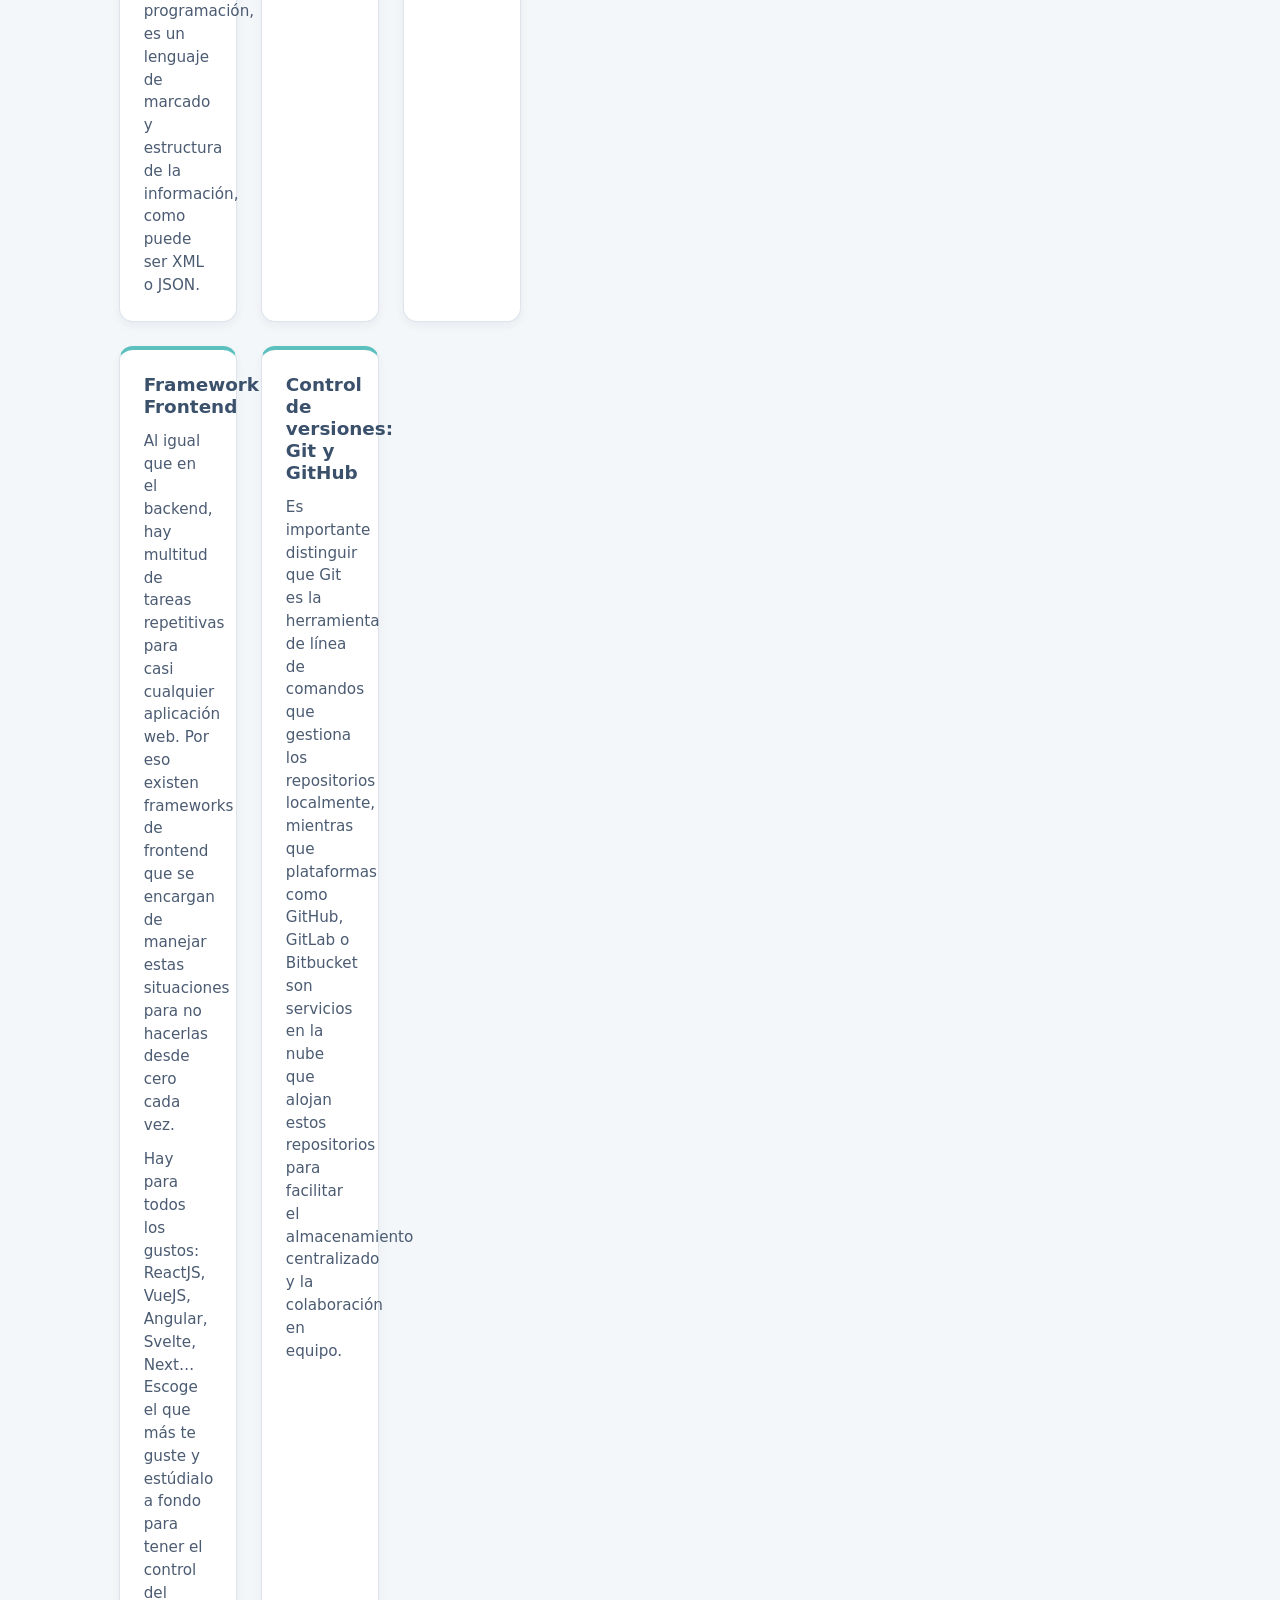
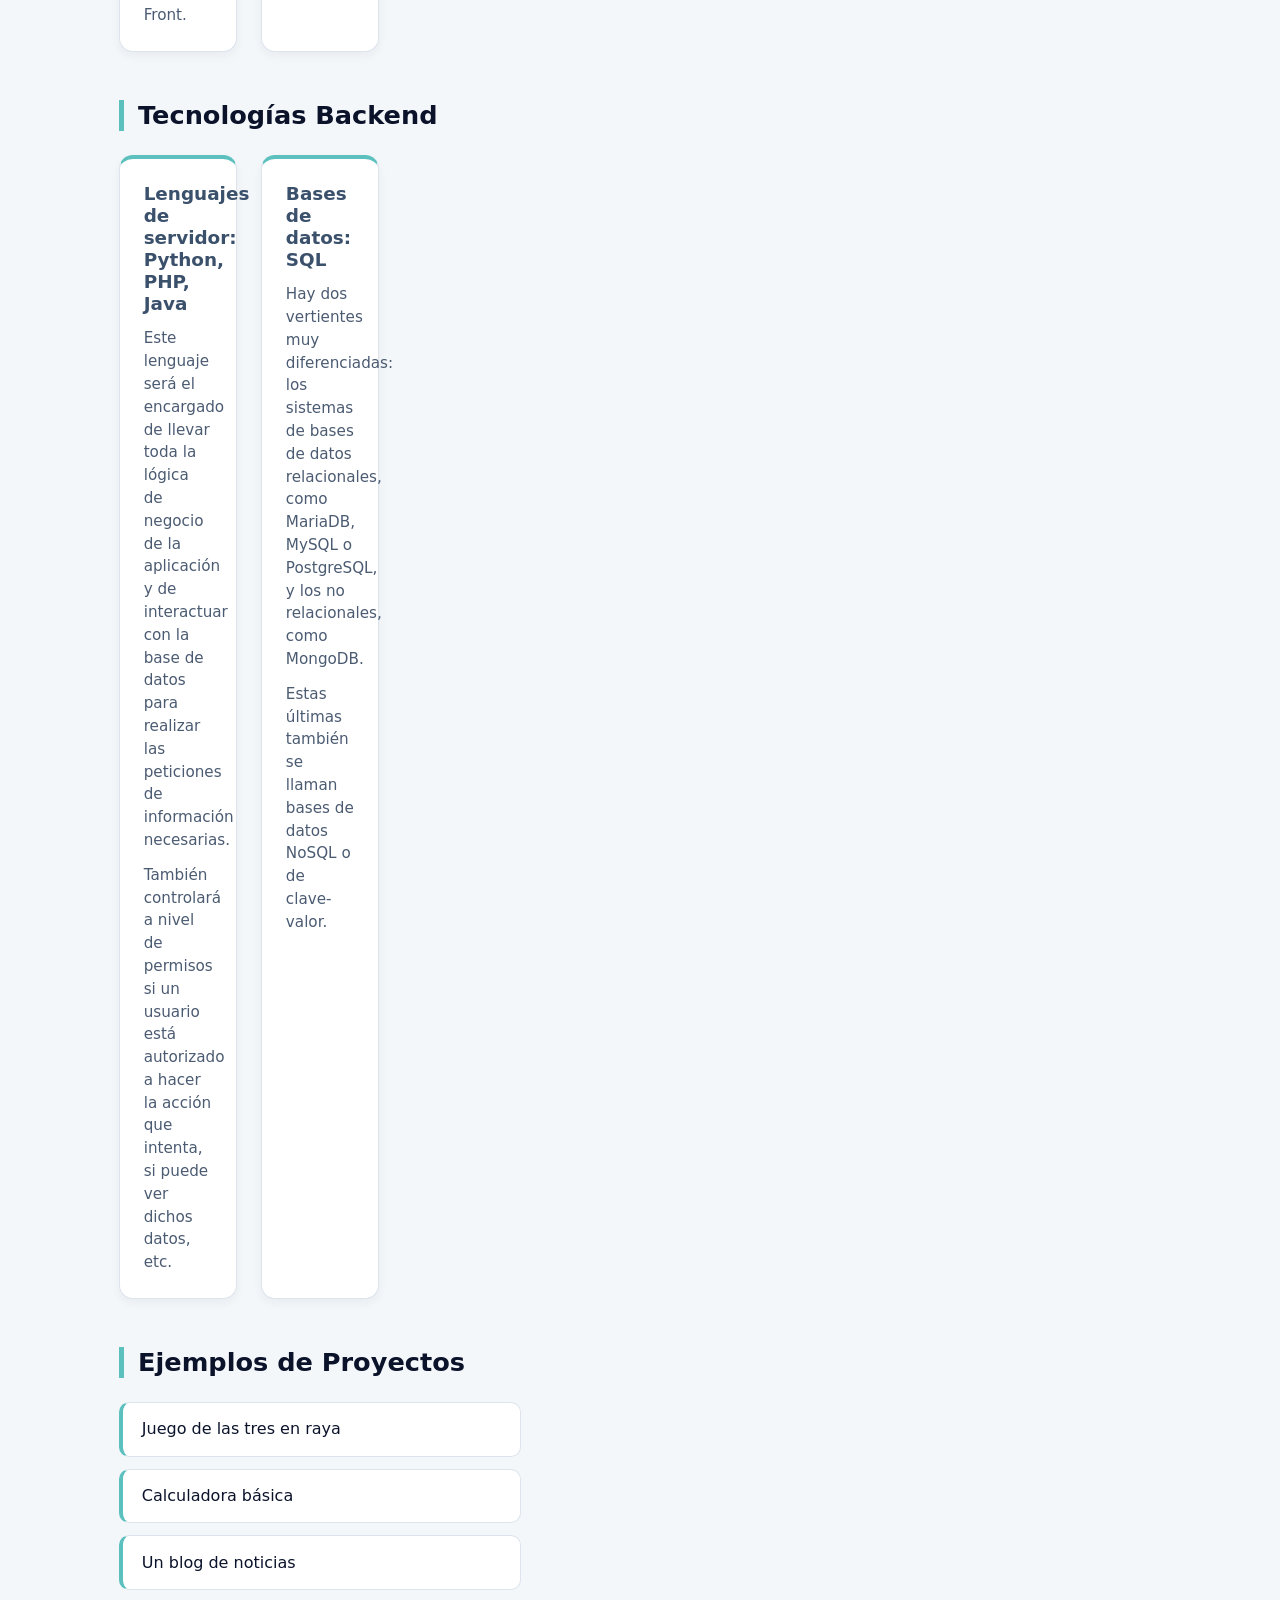
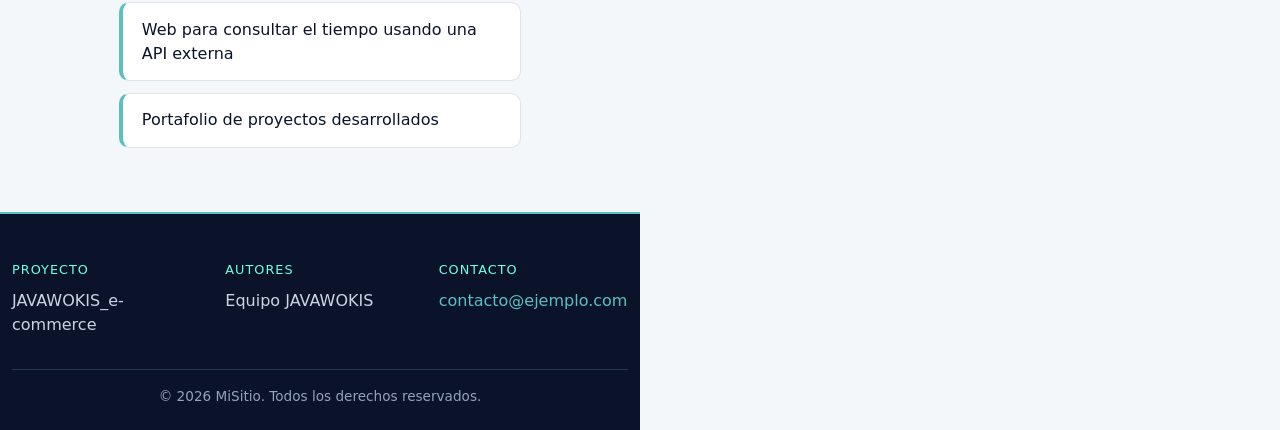
==== commit 6660ec65: "Se dió formato a los html" ====
--- a/index.html
+++ b/index.html
@@ -5,140 +5,177 @@
   <meta charset="utf-8">
   <meta name="viewport" content="width=device-width, initial-scale=1">
   <title>Roadmap – Full Stack Developer</title>
-  <link href="https://cdn.jsdelivr.net/npm/bootstrap@5.3.8/dist/css/bootstrap.min.css" rel="stylesheet" integrity="sha384-sRIl4kxILFvY47J16cr9ZwB07vP4J8+LH7qKQnuqkuIAvNWLzeN8tE5YBujZqJLB" crossorigin="anonymous">
+  <link href="https://cdn.jsdelivr.net/npm/bootstrap@5.3.8/dist/css/bootstrap.min.css" rel="stylesheet"
+    integrity="sha384-sRIl4kxILFvY47J16cr9ZwB07vP4J8+LH7qKQnuqkuIAvNWLzeN8tE5YBujZqJLB" crossorigin="anonymous">
   <link href="style.css" rel="stylesheet">
 </head>
 
 <body class="d-flex flex-column min-vh-100" data-pagina="index">
-  <div id="navbar"></div>
-
   <header class="hero">
     <div class="container">
       <div class="row g-4 align-items-center">
         <div class="col-lg-6 text-center text-lg-start">
           <h1 class="display-5">Full Stack <span>Developer</span></h1>
-          <p class="lead">Las tecnologías de frontend y backend que necesitas conocer para construir aplicaciones web completas.</p>
+          <p class="lead">Las tecnologías de frontend y backend que necesitas conocer para construir aplicaciones web
+            completas.</p>
         </div>
-        <div class="col-lg-6">
-          <img id="foto" src="Pic/full-stack-tenologies.jpeg" class="img-fluid rounded-4 shadow" alt="Tecnologías Full Stack">
         </div>
       </div>
     </div>
   </header>
+  <nav class="border-custom border-bottom-0 py-2">
+    <ul class="nav justify-content-center m-0">
+      <li class="nav-item px-3 border-end border-dark">
+        <a href="index.html" class="nav-link text-red p-0">Inicio</a>
+      </li>
+      <li class="nav-item px-3 border-end border-dark">
+        <a href="QuienesSomos.html" class="nav-link text-dark p-0">¿Quienes somos?</a>
+      </li>
+      <li class="nav-item px-3">
+        <a href="contacto.html" class="nav-link text-dark p-0">Contacto</a>
+      </li>
+    </ul>
+  </nav>
+  <div class="col-lg-6">
+          <img id="foto" src="Pic/full-stack-tenologies.jpeg" class="img-fluid rounded-4 shadow"
+            alt="Tecnologías Full Stack">
+  <!-- Usamos 'container-fluid' para que ocupe todo el ancho -->
+  <main class="container-fluid p-0 flex-grow-1">
+    <div class="row g-0 min-vh-custom"> <!-- g-0 elimina el espacio entre columnas -->
 
-  <main class="flex-grow-1">
-    <section class="container pt-5">
-      <h2 class="titulo-seccion">Tecnologías Frontend</h2>
-      <div class="row g-4">
-        <div class="col-md-6 col-lg-4">
-          <article class="tarjeta-tema">
-            <div class="card card-row" style="max-width: 450px;">  
-              <img src="Pic\html-icon.webp" class="card-img-start" alt="">
-              <div class="card-body">  
-                <h3 class="card-title">HTML</h3>
-                <p class="card-text">Es el responsable de estructurar la información de forma correcta para que pueda ser mostrada.</p>
-                <p class="card-text">Nació casi junto con internet y, hasta la fecha, solo ha ido mejorando para abarcar más formas de presentación y uso.</p>
-                <p class="card-text">¡OJO! HTML no es un lenguaje de programación, es un lenguaje de marcado y estructura de la información, como puede ser XML o JSON.</p>
+      <!-- Columna Izquierda: AD (2 de 12 columnas) -->
+      <div class="col-2 bg-light-gray border-custom border-top-0 border-bottom-0 center-text">
+
+      </div>
+
+      <!-- Columna Central: Content (8 de 12 columnas) -->
+      <div class="col-8 bg-light-gray border-custom border-top-0 border-bottom-0 center-text">
+        <main class="flex-grow-1">
+          <section class="container pt-5">
+            <h2 class="titulo-seccion">Tecnologías Frontend</h2>
+            <div class="row g-4">
+              <div class="col-md-6 col-lg-4">
+                <article class="tarjeta-tema">
+                  <h3>HTML</h3>
+                  <p>Es el responsable de estructurar la información de forma correcta para que pueda ser mostrada.</p>
+                  <p>Nació casi junto con internet y, hasta la fecha, solo ha ido mejorando para abarcar más formas de
+                    presentación y uso.</p>
+                  <p>¡OJO! HTML no es un lenguaje de programación, es un lenguaje de marcado y estructura de la
+                    información, como puede ser XML o JSON.</p>
+                </article>
+              </div>
+              <div class="col-md-6 col-lg-4">
+                <article class="tarjeta-tema">
+                  <h3>CSS</h3>
+                  <p>Este lenguaje de marcas se utiliza para decirle al navegador cómo debe presentar la información
+                    indicada en el archivo HTML.</p>
+                  <p>CSS es el encargado de cómo presentar la información. Es muy importante en el desarrollo web
+                    separar la información de la presentación.</p>
+                </article>
+              </div>
+              <div class="col-md-6 col-lg-4">
+                <article class="tarjeta-tema">
+                  <h3>JavaScript</h3>
+                  <p>El rey de la interactividad. JavaScript es el único lenguaje de programación que puede ser
+                    interpretado por nuestro navegador.</p>
+                  <p>Será el encargado de recoger los eventos que produce el usuario al interactuar con nuestra web y de
+                    comunicárselos al Backend.</p>
+                </article>
+              </div>
+              <div class="col-md-6 col-lg-4">
+                <article class="tarjeta-tema">
+                  <h3>Framework Frontend</h3>
+                  <p>Al igual que en el backend, hay multitud de tareas repetitivas para casi cualquier aplicación web.
+                    Por eso existen frameworks de frontend que se encargan de manejar estas situaciones para no hacerlas
+                    desde cero cada vez.</p>
+                  <p>Hay para todos los gustos: ReactJS, VueJS, Angular, Svelte, Next… Escoge el que más te guste y
+                    estúdialo a fondo para tener el control del Front.</p>
+                </article>
+              </div>
+              <div class="col-md-6 col-lg-4">
+                <article class="tarjeta-tema">
+                  <h3>Control de versiones: Git y GitHub</h3>
+                  <p>Es importante distinguir que Git es la herramienta de línea de comandos que gestiona los
+                    repositorios localmente, mientras que plataformas como GitHub, GitLab o Bitbucket son servicios en
+                    la nube que alojan estos repositorios para facilitar el almacenamiento centralizado y la
+                    colaboración en equipo.</p>
+                </article>
               </div>
             </div>
-          </article>
-        </div>
-        <div class="col-md-6 col-lg-4">
-          <article class="tarjeta-tema">
-            <div class="card card-row" style="max-width: 450px;">  
-              <img src="Pic/css-icon.jpg" class="card-img-start" alt="">
-              <div class="card-body">
-                <h3 clas="card-title">CSS</h3>
-                <p class="class-text">Este lenguaje de marcas se utiliza para decirle al navegador cómo debe presentar la información indicada en el archivo HTML.</p>
-                <p class="class-text">CSS es el encargado de cómo presentar la información. Es muy importante en el desarrollo web separar la información de la presentación.</p>
+          </section>
+
+          <section class="container pt-5">
+            <h2 class="titulo-seccion">Tecnologías Backend</h2>
+            <div class="row g-4">
+              <div class="col-md-6 col-lg-4">
+                <article class="tarjeta-tema">
+                  <h3>Lenguajes de servidor: Python, PHP, Java</h3>
+                  <p>Este lenguaje será el encargado de llevar toda la lógica de negocio de la aplicación y de
+                    interactuar con la base de datos para realizar las peticiones de información necesarias.</p>
+                  <p>También controlará a nivel de permisos si un usuario está autorizado a hacer la acción que intenta,
+                    si puede ver dichos datos, etc.</p>
+                </article>
               </div>
-            </div>            
-          </article>
-        </div>
-        <div class="col-md-6 col-lg-4">
-          <article class="tarjeta-tema">
-            <div class="card card-row" style="max-width: 450px;">  
-              <img src="Pic/js-icon.webp" class="card-img-start" alt="">
-              <div class="card-body">
-                <h3 class="card-title">JavaScript</h3>
-                <p class="card-text">El rey de la interactividad. JavaScript es el único lenguaje de programación que puede ser interpretado por nuestro navegador.</p>
-                <p class="card-text">Será el encargado de recoger los eventos que produce el usuario al interactuar con nuestra web y de comunicárselos al Backend.</p>
+              <div class="col-md-6 col-lg-4">
+                <article class="tarjeta-tema">
+                  <h3>Bases de datos: SQL</h3>
+                  <p>Hay dos vertientes muy diferenciadas: los sistemas de bases de datos relacionales, como MariaDB,
+                    MySQL o PostgreSQL, y los no relacionales, como MongoDB.</p>
+                  <p>Estas últimas también se llaman bases de datos NoSQL o de clave-valor.</p>
+                </article>
               </div>
             </div>
-          </article>
+          </section>
+
+          <section class="container py-5">
+            <h2 class="titulo-seccion">Ejemplos de Proyectos</h2>
+            <ul class="proyectos">
+              <li>Juego de las tres en raya</li>
+              <li>Calculadora básica</li>
+              <li>Un blog de noticias</li>
+              <li>Web para consultar el tiempo usando una API externa</li>
+              <li>Portafolio de proyectos desarrollados</li>
+            </ul>
+          </section>
+        </main>
+      </div>
+
+      <!-- Columna Derecha: News (2 de 12 columnas) -->
+      <div class="col-2 bg-light-gray border-custom border-top-0 border-bottom-0 center-text">
+
+      </div>
+
+    </div>
+  </main>
+
+  <footer class="pie mt-auto">
+    <div class="container">
+      <div class="row g-4">
+        <div class="col-12 col-md-4">
+          <h5>Proyecto</h5>
+          <p class="mb-0">JAVAWOKIS_e-commerce</p>
         </div>
-        <div class="col-md-6 col-lg-4">
-          <article class="tarjeta-tema">
-            <div class="card card-row" style="max-width: 450px;">  
-              <img src="Pic/Frontend-frameworks.webp" class="card-img-start" alt="">
-              <div class="card-body">
-                <h3 class="card-title">Framework Frontend</h3>
-                <p class="card-text">Al igual que en el backend, hay multitud de tareas repetitivas para casi cualquier aplicación web. Por eso existen frameworks de frontend que se encargan de manejar estas situaciones para no hacerlas desde cero cada vez.</p>
-                <p class="card-text">Hay para todos los gustos: ReactJS, VueJS, Angular, Svelte, Next… Escoge el que más te guste y estúdialo a fondo para tener el control del Front.</p>
-              </div>
-            </div>
-          </article>
+        <div class="col-6 col-md-4">
+          <h5>Autores</h5>
+          <ul>
+            <li>Equipo JAVAWOKIS</li>
+          </ul>
         </div>
-        <div class="col-md-6 col-lg-4">
-          <article class="tarjeta-tema">
-            <div class="card card-row" style="max-width: 450px;">  
-              <img src="Pic/github-git.png" class="card-img-start" alt="">
-              <div class="card-body">
-                <h3 class="card-title">Control de versiones: Git y GitHub</h3>
-                <p class="card-text">Es importante distinguir que Git es la herramienta de línea de comandos que gestiona los repositorios localmente, mientras que plataformas como GitHub, GitLab o Bitbucket son servicios en la nube que alojan estos repositorios para facilitar el almacenamiento centralizado y la colaboración en equipo.</p>
-              </div>
-            </div>
-          </article>
+        <div class="col-6 col-md-4">
+          <h5>Contacto</h5>
+          <ul>
+            <li><a href="mailto:contacto@ejemplo.com">contacto@ejemplo.com</a></li>
+          </ul>
         </div>
       </div>
-    </section>
-
-    <section class="container pt-5">
-      <h2 class="titulo-seccion">Tecnologías Backend</h2>
-      <div class="row g-4">
-        <div class="col-md-6 col-lg-4">
-          <article class="tarjeta-tema">
-            <div class="card card-row" style="max-width: 450px;">  
-              <img src="Pic/py-java-php.png" class="card-img-start" alt="">
-              <div class="card-body">
-                <h3 class="card-title">Lenguajes de servidor: Python, PHP, Java</h3>
-                <p class="card-text">Este lenguaje será el encargado de llevar toda la lógica de negocio de la aplicación y de interactuar con la base de datos para realizar las peticiones de información necesarias.</p>
-                <p class="card-text">También controlará a nivel de permisos si un usuario está autorizado a hacer la acción que intenta, si puede ver dichos datos, etc.</p>
-              </div>
-            </div>
-          </article>
-        </div>
-        <div class="col-md-6 col-lg-4">
-          <article class="tarjeta-tema">
-            <div class="card card-row" style="max-width: 450px;">  
-              <img src="Pic/sql-bd.webp" class="card-img-start" alt="">
-              <div class="card-body">          
-                <h3 class="card-title">Bases de datos: SQL</h3>
-                <p class="card-text">Hay dos vertientes muy diferenciadas: los sistemas de bases de datos relacionales, como MariaDB, MySQL o PostgreSQL, y los no relacionales, como MongoDB.</p>
-                <p class="card-text">Estas últimas también se llaman bases de datos NoSQL o de clave-valor.</p>
-              </div>
-            </div>
-          </article>
-        </div>
-      </div>
-    </section>
-
-    <section class="container py-5">
-      <h2 class="titulo-seccion">Ejemplos de Proyectos</h2>
-      <ul class="proyectos">
-        <li>Juego de las tres en raya</li>
-        <li>Calculadora básica</li>
-        <li>Un blog de noticias</li>
-        <li>Web para consultar el tiempo usando una API externa</li>
-        <li>Portafolio de proyectos desarrollados</li>
-      </ul>
-    </section>
-  </main>
-
-  <div id="footer"></div>
-
+      <hr>
+      <p class="copyright">&copy; 2026 MiSitio. Todos los derechos reservados.</p>
+    </div>
+  </footer>
   <script src="script.js"></script>
-  <script src="https://cdn.jsdelivr.net/npm/bootstrap@5.3.8/dist/js/bootstrap.bundle.min.js" integrity="sha384-FKyoEForCGlyvwx9Hj09JcYn3nv7wiPVlz7YYwJrWVcXK/BmnVDxM+D2scQbITxI" crossorigin="anonymous"></script>
+  <script src="https://cdn.jsdelivr.net/npm/bootstrap@5.3.8/dist/js/bootstrap.bundle.min.js"
+    integrity="sha384-FKyoEForCGlyvwx9Hj09JcYn3nv7wiPVlz7YYwJrWVcXK/BmnVDxM+D2scQbITxI"
+    crossorigin="anonymous"></script>
 </body>
 
 </html>
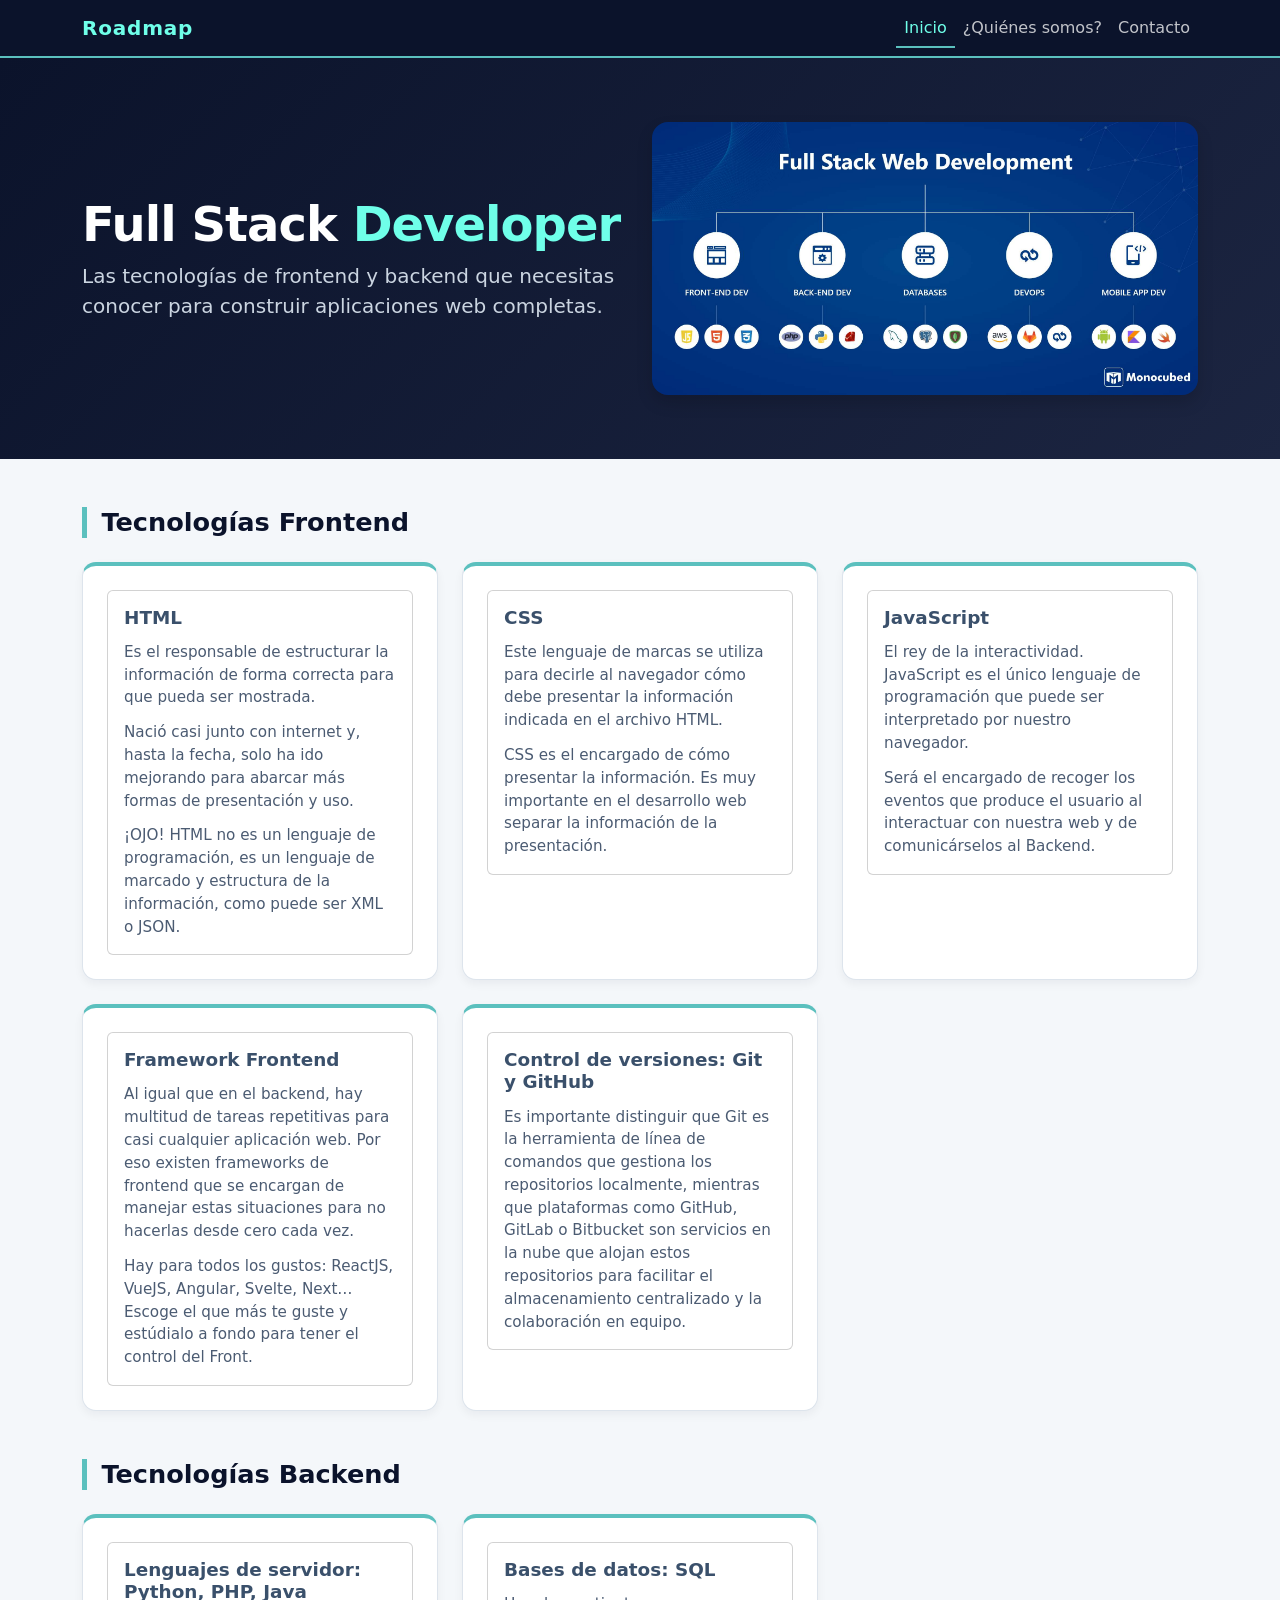
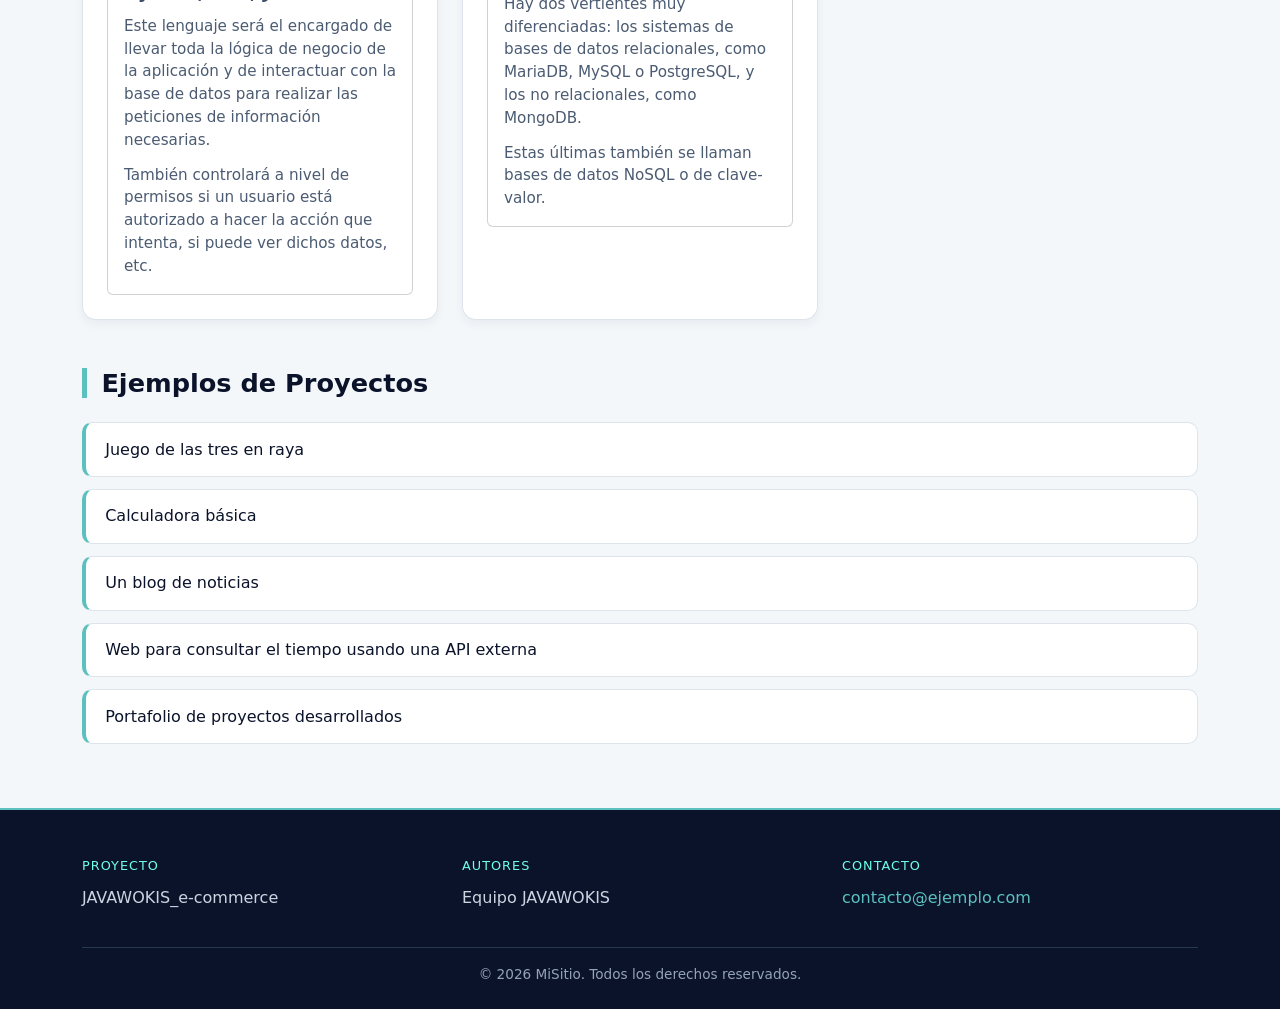
==== commit 5e5e87d7: "Merge pull request #21 from erickainfante16/Roble agrego imagenes a las tarjetas" ====
--- a/index.html
+++ b/index.html
@@ -5,177 +5,140 @@
   <meta charset="utf-8">
   <meta name="viewport" content="width=device-width, initial-scale=1">
   <title>Roadmap – Full Stack Developer</title>
-  <link href="https://cdn.jsdelivr.net/npm/bootstrap@5.3.8/dist/css/bootstrap.min.css" rel="stylesheet"
-    integrity="sha384-sRIl4kxILFvY47J16cr9ZwB07vP4J8+LH7qKQnuqkuIAvNWLzeN8tE5YBujZqJLB" crossorigin="anonymous">
+  <link href="https://cdn.jsdelivr.net/npm/bootstrap@5.3.8/dist/css/bootstrap.min.css" rel="stylesheet" integrity="sha384-sRIl4kxILFvY47J16cr9ZwB07vP4J8+LH7qKQnuqkuIAvNWLzeN8tE5YBujZqJLB" crossorigin="anonymous">
   <link href="style.css" rel="stylesheet">
 </head>
 
 <body class="d-flex flex-column min-vh-100" data-pagina="index">
+  <div id="navbar"></div>
+
   <header class="hero">
     <div class="container">
       <div class="row g-4 align-items-center">
         <div class="col-lg-6 text-center text-lg-start">
           <h1 class="display-5">Full Stack <span>Developer</span></h1>
-          <p class="lead">Las tecnologías de frontend y backend que necesitas conocer para construir aplicaciones web
-            completas.</p>
+          <p class="lead">Las tecnologías de frontend y backend que necesitas conocer para construir aplicaciones web completas.</p>
         </div>
+        <div class="col-lg-6">
+          <img id="foto" src="Pic/full-stack-tenologies.jpeg" class="img-fluid rounded-4 shadow" alt="Tecnologías Full Stack">
         </div>
       </div>
     </div>
   </header>
-  <nav class="border-custom border-bottom-0 py-2">
-    <ul class="nav justify-content-center m-0">
-      <li class="nav-item px-3 border-end border-dark">
-        <a href="index.html" class="nav-link text-red p-0">Inicio</a>
-      </li>
-      <li class="nav-item px-3 border-end border-dark">
-        <a href="QuienesSomos.html" class="nav-link text-dark p-0">¿Quienes somos?</a>
-      </li>
-      <li class="nav-item px-3">
-        <a href="contacto.html" class="nav-link text-dark p-0">Contacto</a>
-      </li>
-    </ul>
-  </nav>
-  <div class="col-lg-6">
-          <img id="foto" src="Pic/full-stack-tenologies.jpeg" class="img-fluid rounded-4 shadow"
-            alt="Tecnologías Full Stack">
-  <!-- Usamos 'container-fluid' para que ocupe todo el ancho -->
-  <main class="container-fluid p-0 flex-grow-1">
-    <div class="row g-0 min-vh-custom"> <!-- g-0 elimina el espacio entre columnas -->
 
-      <!-- Columna Izquierda: AD (2 de 12 columnas) -->
-      <div class="col-2 bg-light-gray border-custom border-top-0 border-bottom-0 center-text">
-
-      </div>
-
-      <!-- Columna Central: Content (8 de 12 columnas) -->
-      <div class="col-8 bg-light-gray border-custom border-top-0 border-bottom-0 center-text">
-        <main class="flex-grow-1">
-          <section class="container pt-5">
-            <h2 class="titulo-seccion">Tecnologías Frontend</h2>
-            <div class="row g-4">
-              <div class="col-md-6 col-lg-4">
-                <article class="tarjeta-tema">
-                  <h3>HTML</h3>
-                  <p>Es el responsable de estructurar la información de forma correcta para que pueda ser mostrada.</p>
-                  <p>Nació casi junto con internet y, hasta la fecha, solo ha ido mejorando para abarcar más formas de
-                    presentación y uso.</p>
-                  <p>¡OJO! HTML no es un lenguaje de programación, es un lenguaje de marcado y estructura de la
-                    información, como puede ser XML o JSON.</p>
-                </article>
-              </div>
-              <div class="col-md-6 col-lg-4">
-                <article class="tarjeta-tema">
-                  <h3>CSS</h3>
-                  <p>Este lenguaje de marcas se utiliza para decirle al navegador cómo debe presentar la información
-                    indicada en el archivo HTML.</p>
-                  <p>CSS es el encargado de cómo presentar la información. Es muy importante en el desarrollo web
-                    separar la información de la presentación.</p>
-                </article>
-              </div>
-              <div class="col-md-6 col-lg-4">
-                <article class="tarjeta-tema">
-                  <h3>JavaScript</h3>
-                  <p>El rey de la interactividad. JavaScript es el único lenguaje de programación que puede ser
-                    interpretado por nuestro navegador.</p>
-                  <p>Será el encargado de recoger los eventos que produce el usuario al interactuar con nuestra web y de
-                    comunicárselos al Backend.</p>
-                </article>
-              </div>
-              <div class="col-md-6 col-lg-4">
-                <article class="tarjeta-tema">
-                  <h3>Framework Frontend</h3>
-                  <p>Al igual que en el backend, hay multitud de tareas repetitivas para casi cualquier aplicación web.
-                    Por eso existen frameworks de frontend que se encargan de manejar estas situaciones para no hacerlas
-                    desde cero cada vez.</p>
-                  <p>Hay para todos los gustos: ReactJS, VueJS, Angular, Svelte, Next… Escoge el que más te guste y
-                    estúdialo a fondo para tener el control del Front.</p>
-                </article>
-              </div>
-              <div class="col-md-6 col-lg-4">
-                <article class="tarjeta-tema">
-                  <h3>Control de versiones: Git y GitHub</h3>
-                  <p>Es importante distinguir que Git es la herramienta de línea de comandos que gestiona los
-                    repositorios localmente, mientras que plataformas como GitHub, GitLab o Bitbucket son servicios en
-                    la nube que alojan estos repositorios para facilitar el almacenamiento centralizado y la
-                    colaboración en equipo.</p>
-                </article>
+  <main class="flex-grow-1">
+    <section class="container pt-5">
+      <h2 class="titulo-seccion">Tecnologías Frontend</h2>
+      <div class="row g-4">
+        <div class="col-md-6 col-lg-4">
+          <article class="tarjeta-tema">
+            <div class="card card-row" style="max-width: 450px;">  
+              <img src="Pic\html-icon.webp" class="card-img-start" alt="">
+              <div class="card-body">  
+                <h3 class="card-title">HTML</h3>
+                <p class="card-text">Es el responsable de estructurar la información de forma correcta para que pueda ser mostrada.</p>
+                <p class="card-text">Nació casi junto con internet y, hasta la fecha, solo ha ido mejorando para abarcar más formas de presentación y uso.</p>
+                <p class="card-text">¡OJO! HTML no es un lenguaje de programación, es un lenguaje de marcado y estructura de la información, como puede ser XML o JSON.</p>
               </div>
             </div>
-          </section>
-
-          <section class="container pt-5">
-            <h2 class="titulo-seccion">Tecnologías Backend</h2>
-            <div class="row g-4">
-              <div class="col-md-6 col-lg-4">
-                <article class="tarjeta-tema">
-                  <h3>Lenguajes de servidor: Python, PHP, Java</h3>
-                  <p>Este lenguaje será el encargado de llevar toda la lógica de negocio de la aplicación y de
-                    interactuar con la base de datos para realizar las peticiones de información necesarias.</p>
-                  <p>También controlará a nivel de permisos si un usuario está autorizado a hacer la acción que intenta,
-                    si puede ver dichos datos, etc.</p>
-                </article>
+          </article>
+        </div>
+        <div class="col-md-6 col-lg-4">
+          <article class="tarjeta-tema">
+            <div class="card card-row" style="max-width: 450px;">  
+              <img src="Pic/css-icon.jpg" class="card-img-start" alt="">
+              <div class="card-body">
+                <h3 clas="card-title">CSS</h3>
+                <p class="class-text">Este lenguaje de marcas se utiliza para decirle al navegador cómo debe presentar la información indicada en el archivo HTML.</p>
+                <p class="class-text">CSS es el encargado de cómo presentar la información. Es muy importante en el desarrollo web separar la información de la presentación.</p>
               </div>
-              <div class="col-md-6 col-lg-4">
-                <article class="tarjeta-tema">
-                  <h3>Bases de datos: SQL</h3>
-                  <p>Hay dos vertientes muy diferenciadas: los sistemas de bases de datos relacionales, como MariaDB,
-                    MySQL o PostgreSQL, y los no relacionales, como MongoDB.</p>
-                  <p>Estas últimas también se llaman bases de datos NoSQL o de clave-valor.</p>
-                </article>
+            </div>            
+          </article>
+        </div>
+        <div class="col-md-6 col-lg-4">
+          <article class="tarjeta-tema">
+            <div class="card card-row" style="max-width: 450px;">  
+              <img src="Pic/js-icon.webp" class="card-img-start" alt="">
+              <div class="card-body">
+                <h3 class="card-title">JavaScript</h3>
+                <p class="card-text">El rey de la interactividad. JavaScript es el único lenguaje de programación que puede ser interpretado por nuestro navegador.</p>
+                <p class="card-text">Será el encargado de recoger los eventos que produce el usuario al interactuar con nuestra web y de comunicárselos al Backend.</p>
               </div>
             </div>
-          </section>
+          </article>
+        </div>
+        <div class="col-md-6 col-lg-4">
+          <article class="tarjeta-tema">
+            <div class="card card-row" style="max-width: 450px;">  
+              <img src="Pic/Frontend-frameworks.webp" class="card-img-start" alt="">
+              <div class="card-body">
+                <h3 class="card-title">Framework Frontend</h3>
+                <p class="card-text">Al igual que en el backend, hay multitud de tareas repetitivas para casi cualquier aplicación web. Por eso existen frameworks de frontend que se encargan de manejar estas situaciones para no hacerlas desde cero cada vez.</p>
+                <p class="card-text">Hay para todos los gustos: ReactJS, VueJS, Angular, Svelte, Next… Escoge el que más te guste y estúdialo a fondo para tener el control del Front.</p>
+              </div>
+            </div>
+          </article>
+        </div>
+        <div class="col-md-6 col-lg-4">
+          <article class="tarjeta-tema">
+            <div class="card card-row" style="max-width: 450px;">  
+              <img src="Pic/github-git.png" class="card-img-start" alt="">
+              <div class="card-body">
+                <h3 class="card-title">Control de versiones: Git y GitHub</h3>
+                <p class="card-text">Es importante distinguir que Git es la herramienta de línea de comandos que gestiona los repositorios localmente, mientras que plataformas como GitHub, GitLab o Bitbucket son servicios en la nube que alojan estos repositorios para facilitar el almacenamiento centralizado y la colaboración en equipo.</p>
+              </div>
+            </div>
+          </article>
+        </div>
+      </div>
+    </section>
 
-          <section class="container py-5">
-            <h2 class="titulo-seccion">Ejemplos de Proyectos</h2>
-            <ul class="proyectos">
-              <li>Juego de las tres en raya</li>
-              <li>Calculadora básica</li>
-              <li>Un blog de noticias</li>
-              <li>Web para consultar el tiempo usando una API externa</li>
-              <li>Portafolio de proyectos desarrollados</li>
-            </ul>
-          </section>
-        </main>
+    <section class="container pt-5">
+      <h2 class="titulo-seccion">Tecnologías Backend</h2>
+      <div class="row g-4">
+        <div class="col-md-6 col-lg-4">
+          <article class="tarjeta-tema">
+            <div class="card card-row" style="max-width: 450px;">  
+              <img src="Pic/py-java-php.png" class="card-img-start" alt="">
+              <div class="card-body">
+                <h3 class="card-title">Lenguajes de servidor: Python, PHP, Java</h3>
+                <p class="card-text">Este lenguaje será el encargado de llevar toda la lógica de negocio de la aplicación y de interactuar con la base de datos para realizar las peticiones de información necesarias.</p>
+                <p class="card-text">También controlará a nivel de permisos si un usuario está autorizado a hacer la acción que intenta, si puede ver dichos datos, etc.</p>
+              </div>
+            </div>
+          </article>
+        </div>
+        <div class="col-md-6 col-lg-4">
+          <article class="tarjeta-tema">
+            <div class="card card-row" style="max-width: 450px;">  
+              <img src="Pic/sql-bd.webp" class="card-img-start" alt="">
+              <div class="card-body">          
+                <h3 class="card-title">Bases de datos: SQL</h3>
+                <p class="card-text">Hay dos vertientes muy diferenciadas: los sistemas de bases de datos relacionales, como MariaDB, MySQL o PostgreSQL, y los no relacionales, como MongoDB.</p>
+                <p class="card-text">Estas últimas también se llaman bases de datos NoSQL o de clave-valor.</p>
+              </div>
+            </div>
+          </article>
+        </div>
       </div>
+    </section>
 
-      <!-- Columna Derecha: News (2 de 12 columnas) -->
-      <div class="col-2 bg-light-gray border-custom border-top-0 border-bottom-0 center-text">
-
-      </div>
-
-    </div>
+    <section class="container py-5">
+      <h2 class="titulo-seccion">Ejemplos de Proyectos</h2>
+      <ul class="proyectos">
+        <li>Juego de las tres en raya</li>
+        <li>Calculadora básica</li>
+        <li>Un blog de noticias</li>
+        <li>Web para consultar el tiempo usando una API externa</li>
+        <li>Portafolio de proyectos desarrollados</li>
+      </ul>
+    </section>
   </main>
 
-  <footer class="pie mt-auto">
-    <div class="container">
-      <div class="row g-4">
-        <div class="col-12 col-md-4">
-          <h5>Proyecto</h5>
-          <p class="mb-0">JAVAWOKIS_e-commerce</p>
-        </div>
-        <div class="col-6 col-md-4">
-          <h5>Autores</h5>
-          <ul>
-            <li>Equipo JAVAWOKIS</li>
-          </ul>
-        </div>
-        <div class="col-6 col-md-4">
-          <h5>Contacto</h5>
-          <ul>
-            <li><a href="mailto:contacto@ejemplo.com">contacto@ejemplo.com</a></li>
-          </ul>
-        </div>
-      </div>
-      <hr>
-      <p class="copyright">&copy; 2026 MiSitio. Todos los derechos reservados.</p>
-    </div>
-  </footer>
+  <div id="footer"></div>
+
   <script src="script.js"></script>
-  <script src="https://cdn.jsdelivr.net/npm/bootstrap@5.3.8/dist/js/bootstrap.bundle.min.js"
-    integrity="sha384-FKyoEForCGlyvwx9Hj09JcYn3nv7wiPVlz7YYwJrWVcXK/BmnVDxM+D2scQbITxI"
-    crossorigin="anonymous"></script>
+  <script src="https://cdn.jsdelivr.net/npm/bootstrap@5.3.8/dist/js/bootstrap.bundle.min.js" integrity="sha384-FKyoEForCGlyvwx9Hj09JcYn3nv7wiPVlz7YYwJrWVcXK/BmnVDxM+D2scQbITxI" crossorigin="anonymous"></script>
 </body>
 
 </html>
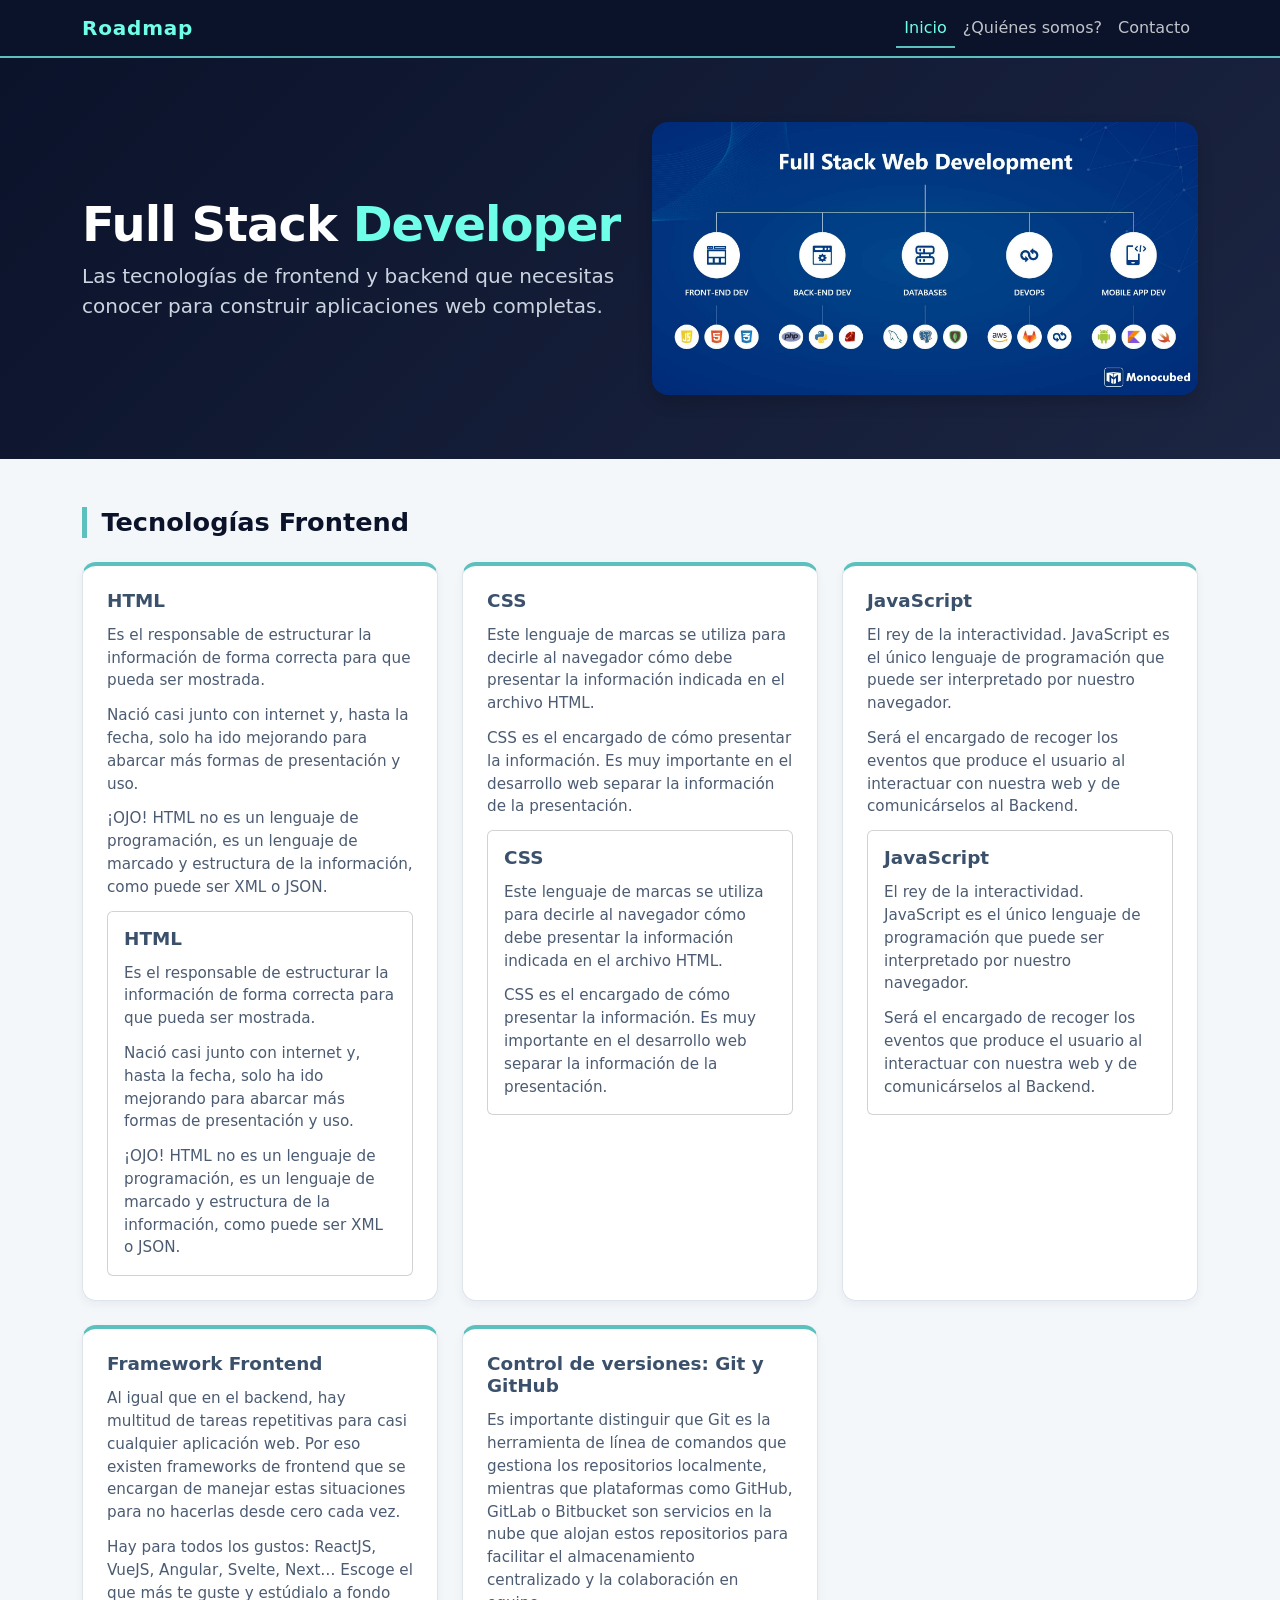
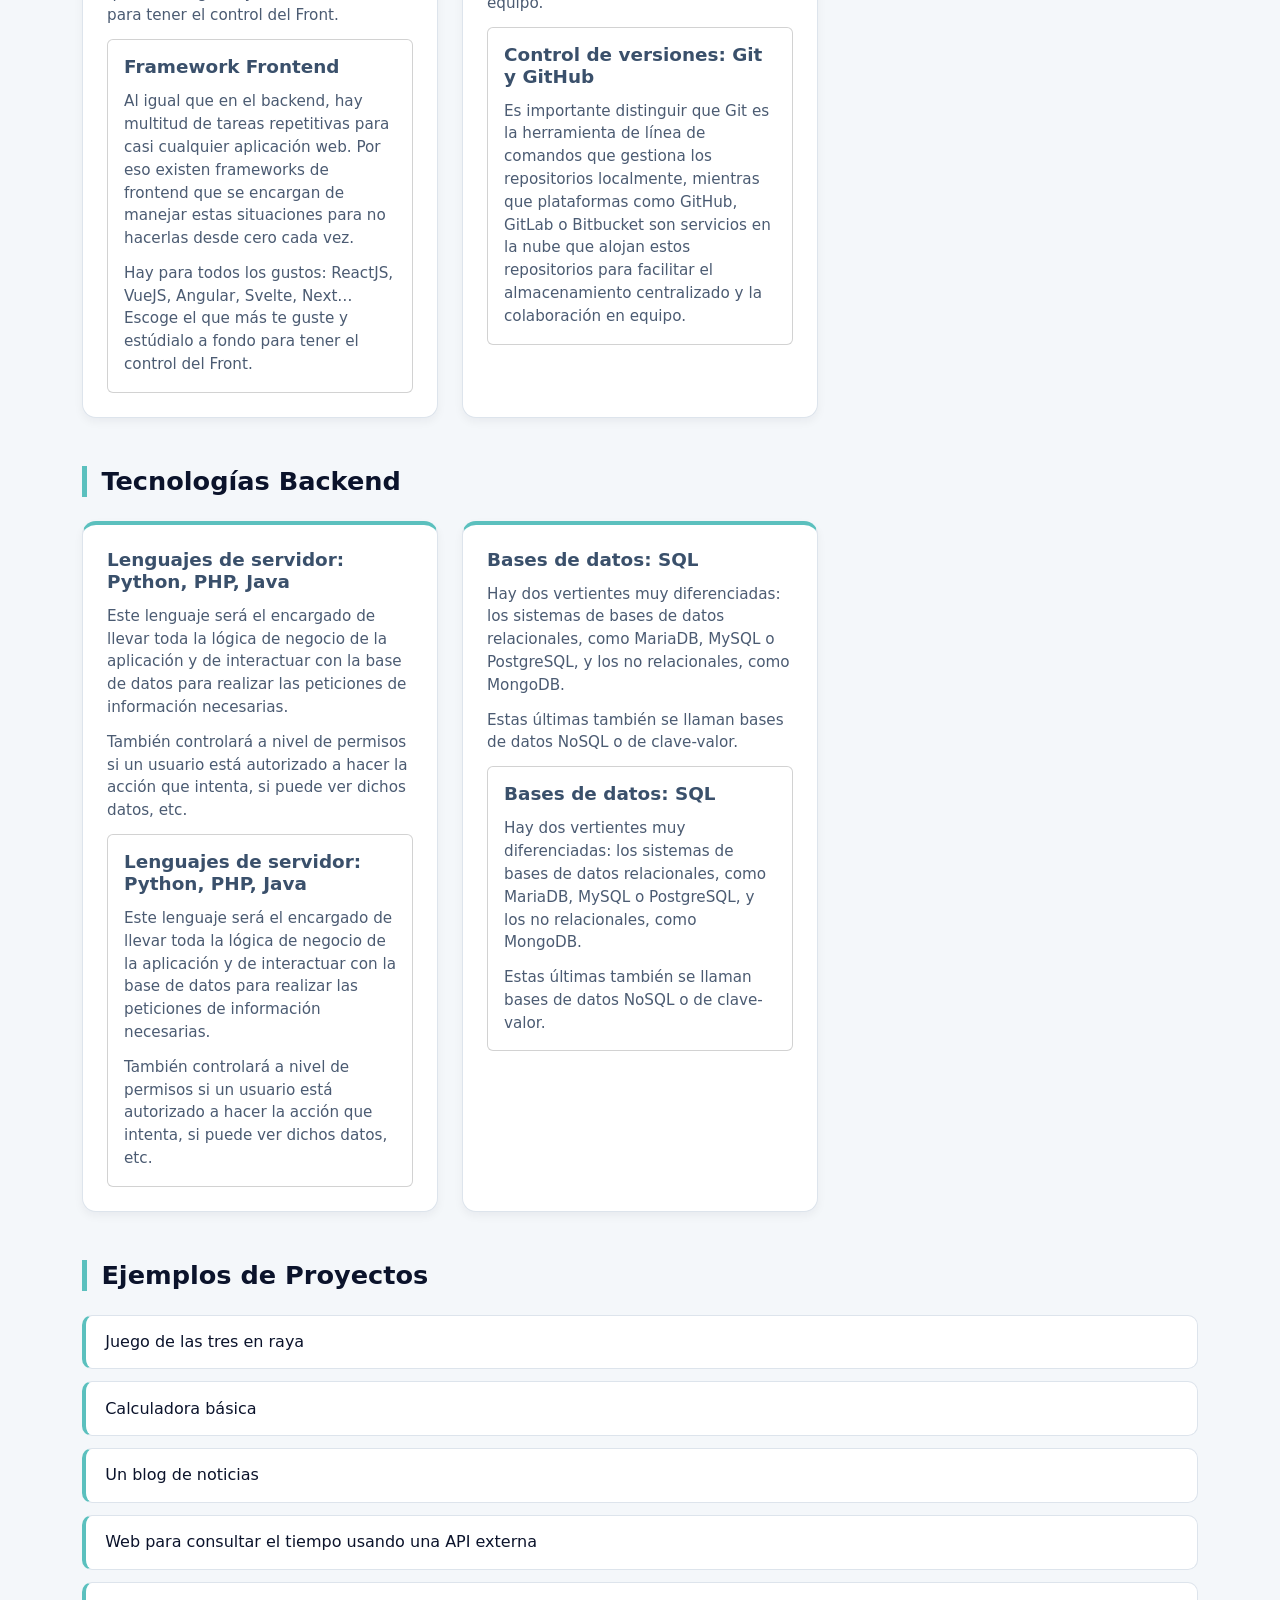
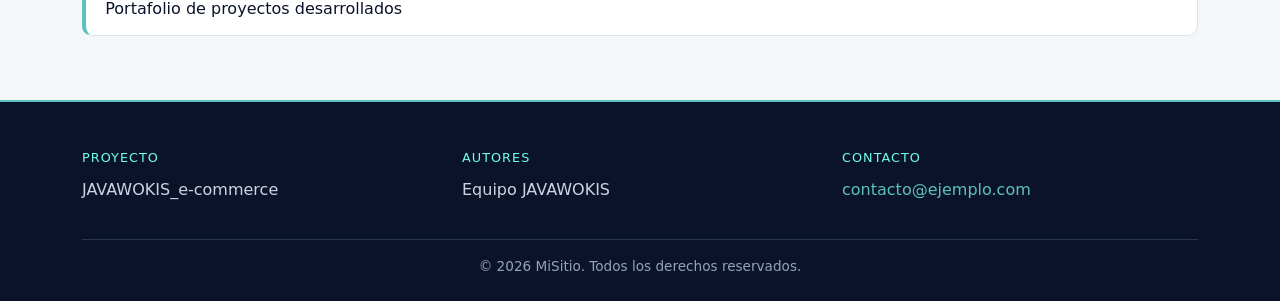
==== commit fb6afeb5: "Merge branch 'Develop' into Marco" ====
--- a/index.html
+++ b/index.html
@@ -32,6 +32,10 @@
       <div class="row g-4">
         <div class="col-md-6 col-lg-4">
           <article class="tarjeta-tema">
+            <h3>HTML</h3>
+            <p>Es el responsable de estructurar la información de forma correcta para que pueda ser mostrada.</p>
+            <p>Nació casi junto con internet y, hasta la fecha, solo ha ido mejorando para abarcar más formas de presentación y uso.</p>
+            <p>¡OJO! HTML no es un lenguaje de programación, es un lenguaje de marcado y estructura de la información, como puede ser XML o JSON.</p>
             <div class="card card-row" style="max-width: 450px;">  
               <img src="Pic\html-icon.webp" class="card-img-start" alt="">
               <div class="card-body">  
@@ -45,6 +49,9 @@
         </div>
         <div class="col-md-6 col-lg-4">
           <article class="tarjeta-tema">
+            <h3>CSS</h3>
+            <p>Este lenguaje de marcas se utiliza para decirle al navegador cómo debe presentar la información indicada en el archivo HTML.</p>
+            <p>CSS es el encargado de cómo presentar la información. Es muy importante en el desarrollo web separar la información de la presentación.</p>
             <div class="card card-row" style="max-width: 450px;">  
               <img src="Pic/css-icon.jpg" class="card-img-start" alt="">
               <div class="card-body">
@@ -57,6 +64,9 @@
         </div>
         <div class="col-md-6 col-lg-4">
           <article class="tarjeta-tema">
+            <h3>JavaScript</h3>
+            <p>El rey de la interactividad. JavaScript es el único lenguaje de programación que puede ser interpretado por nuestro navegador.</p>
+            <p>Será el encargado de recoger los eventos que produce el usuario al interactuar con nuestra web y de comunicárselos al Backend.</p>
             <div class="card card-row" style="max-width: 450px;">  
               <img src="Pic/js-icon.webp" class="card-img-start" alt="">
               <div class="card-body">
@@ -69,6 +79,9 @@
         </div>
         <div class="col-md-6 col-lg-4">
           <article class="tarjeta-tema">
+            <h3>Framework Frontend</h3>
+            <p>Al igual que en el backend, hay multitud de tareas repetitivas para casi cualquier aplicación web. Por eso existen frameworks de frontend que se encargan de manejar estas situaciones para no hacerlas desde cero cada vez.</p>
+            <p>Hay para todos los gustos: ReactJS, VueJS, Angular, Svelte, Next… Escoge el que más te guste y estúdialo a fondo para tener el control del Front.</p>
             <div class="card card-row" style="max-width: 450px;">  
               <img src="Pic/Frontend-frameworks.webp" class="card-img-start" alt="">
               <div class="card-body">
@@ -81,6 +94,8 @@
         </div>
         <div class="col-md-6 col-lg-4">
           <article class="tarjeta-tema">
+            <h3>Control de versiones: Git y GitHub</h3>
+            <p>Es importante distinguir que Git es la herramienta de línea de comandos que gestiona los repositorios localmente, mientras que plataformas como GitHub, GitLab o Bitbucket son servicios en la nube que alojan estos repositorios para facilitar el almacenamiento centralizado y la colaboración en equipo.</p>
             <div class="card card-row" style="max-width: 450px;">  
               <img src="Pic/github-git.png" class="card-img-start" alt="">
               <div class="card-body">
@@ -98,6 +113,9 @@
       <div class="row g-4">
         <div class="col-md-6 col-lg-4">
           <article class="tarjeta-tema">
+            <h3>Lenguajes de servidor: Python, PHP, Java</h3>
+            <p>Este lenguaje será el encargado de llevar toda la lógica de negocio de la aplicación y de interactuar con la base de datos para realizar las peticiones de información necesarias.</p>
+            <p>También controlará a nivel de permisos si un usuario está autorizado a hacer la acción que intenta, si puede ver dichos datos, etc.</p>
             <div class="card card-row" style="max-width: 450px;">  
               <img src="Pic/py-java-php.png" class="card-img-start" alt="">
               <div class="card-body">
@@ -110,6 +128,9 @@
         </div>
         <div class="col-md-6 col-lg-4">
           <article class="tarjeta-tema">
+            <h3>Bases de datos: SQL</h3>
+            <p>Hay dos vertientes muy diferenciadas: los sistemas de bases de datos relacionales, como MariaDB, MySQL o PostgreSQL, y los no relacionales, como MongoDB.</p>
+            <p>Estas últimas también se llaman bases de datos NoSQL o de clave-valor.</p>
             <div class="card card-row" style="max-width: 450px;">  
               <img src="Pic/sql-bd.webp" class="card-img-start" alt="">
               <div class="card-body">          
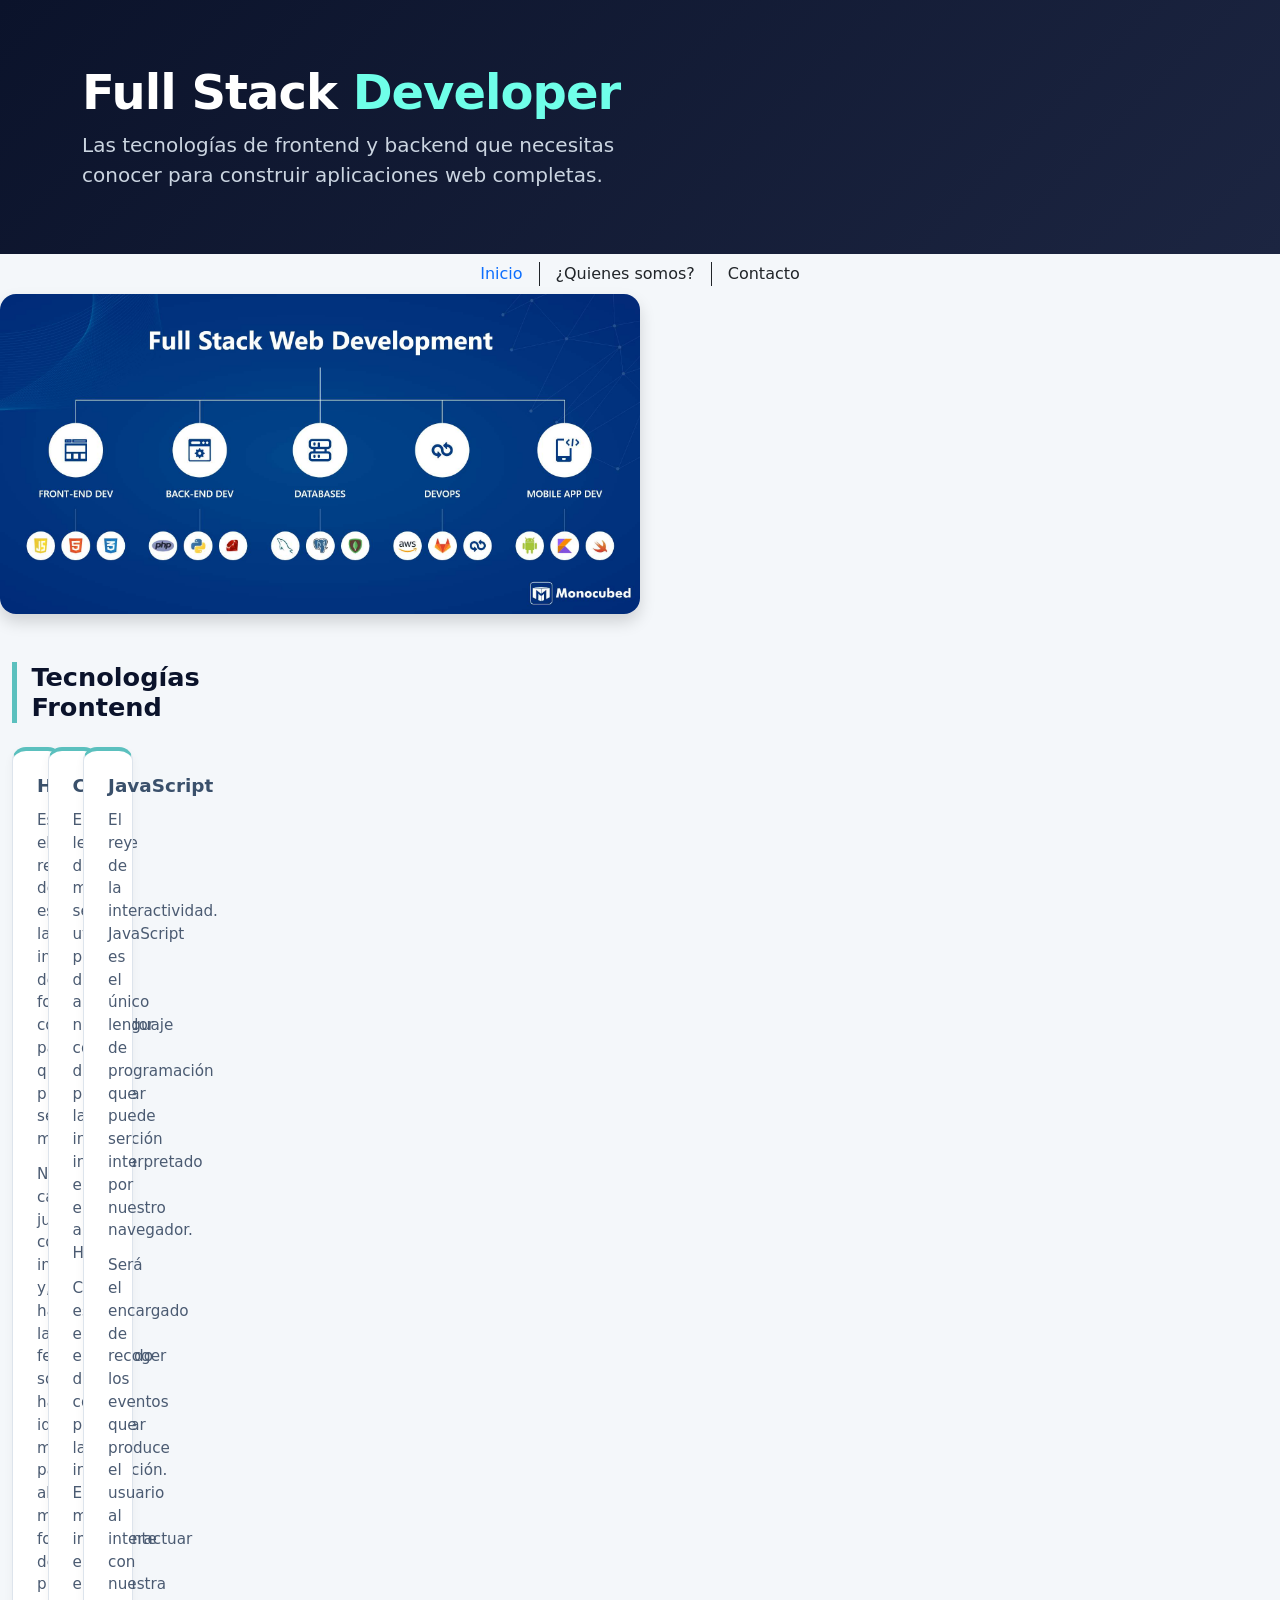
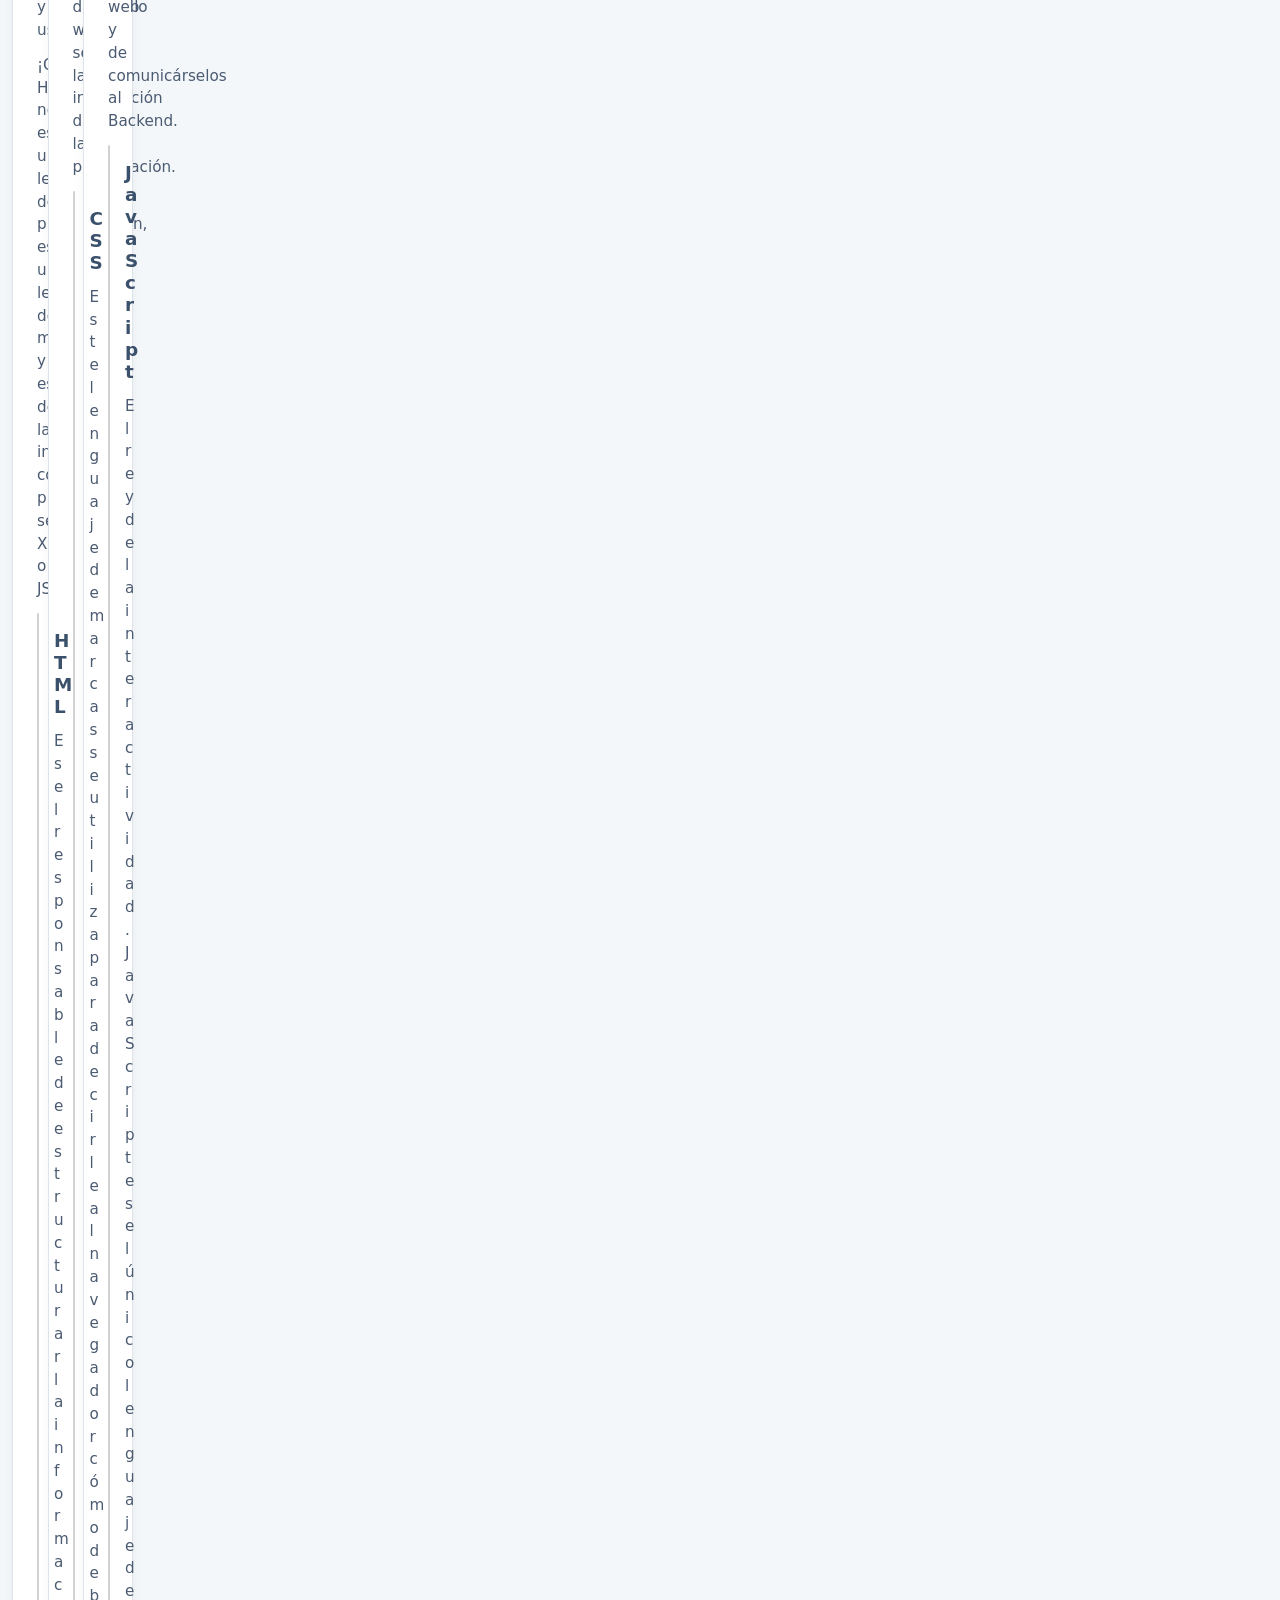
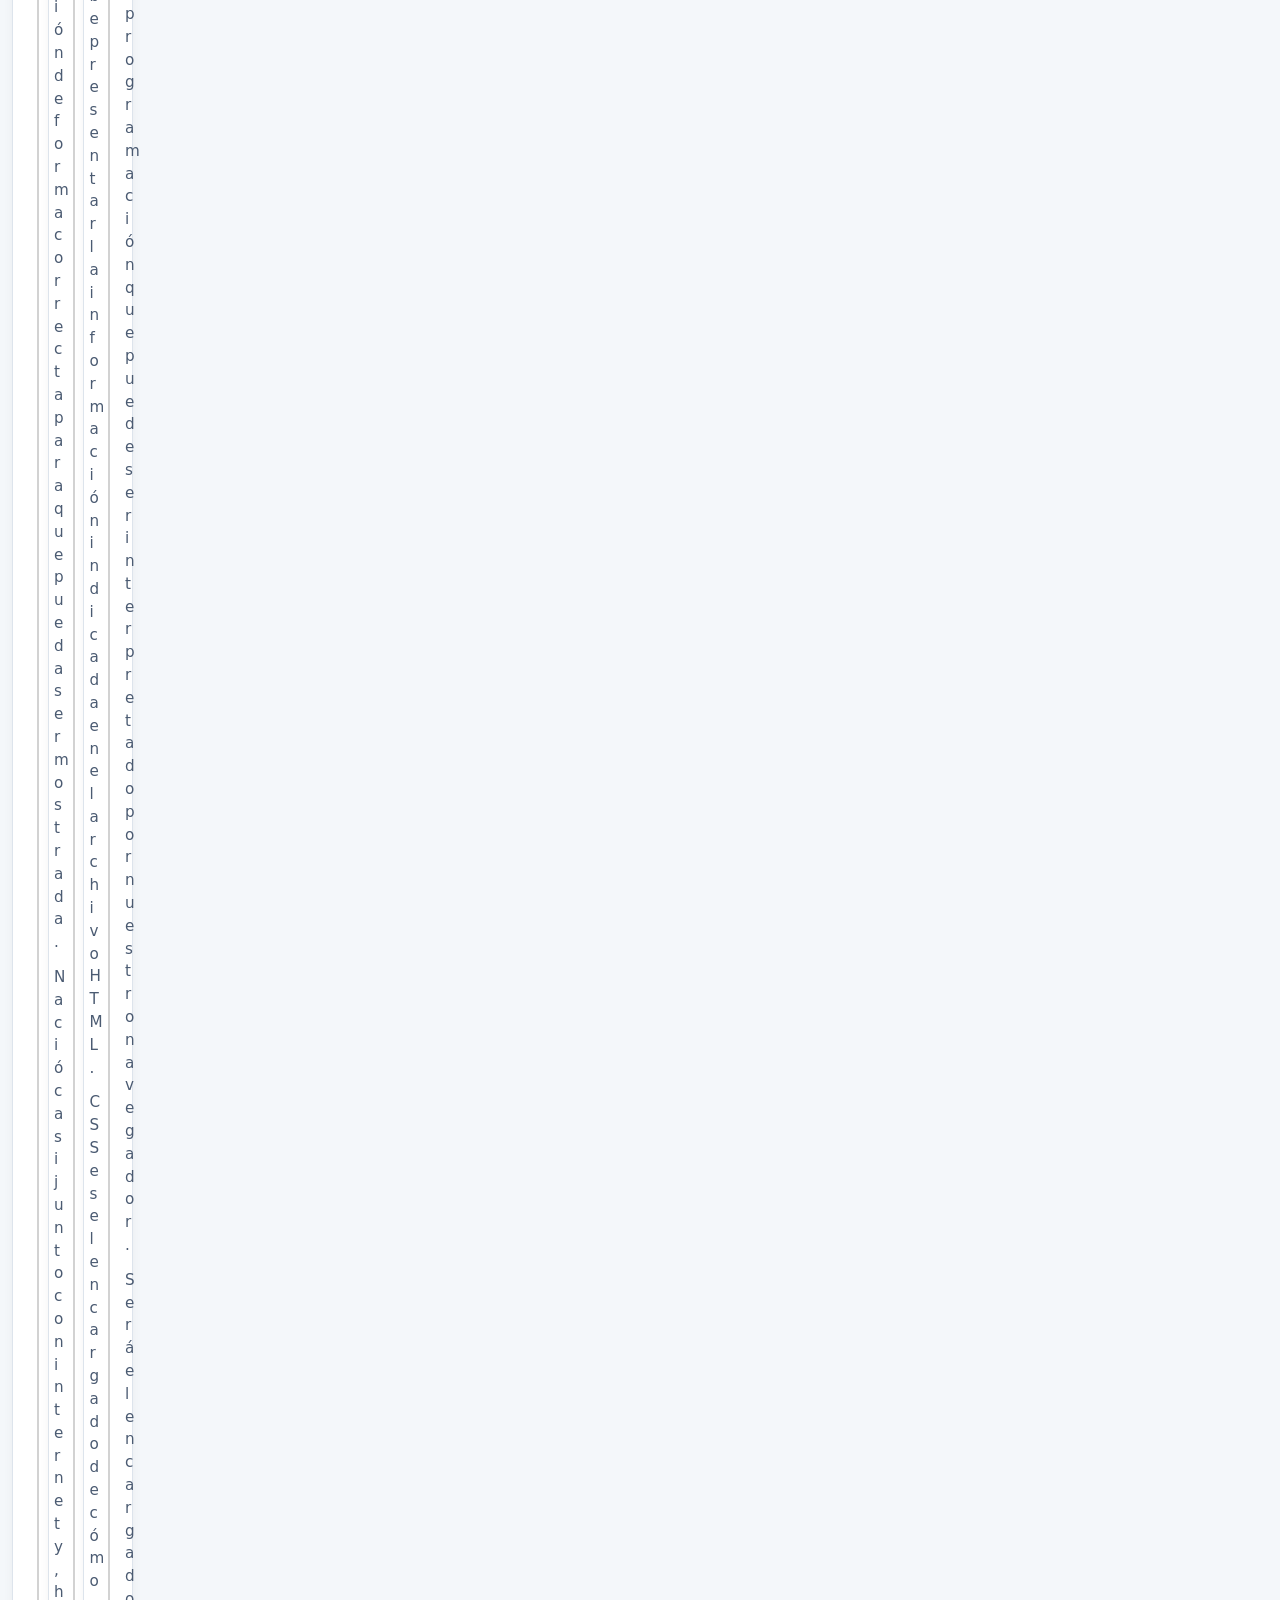
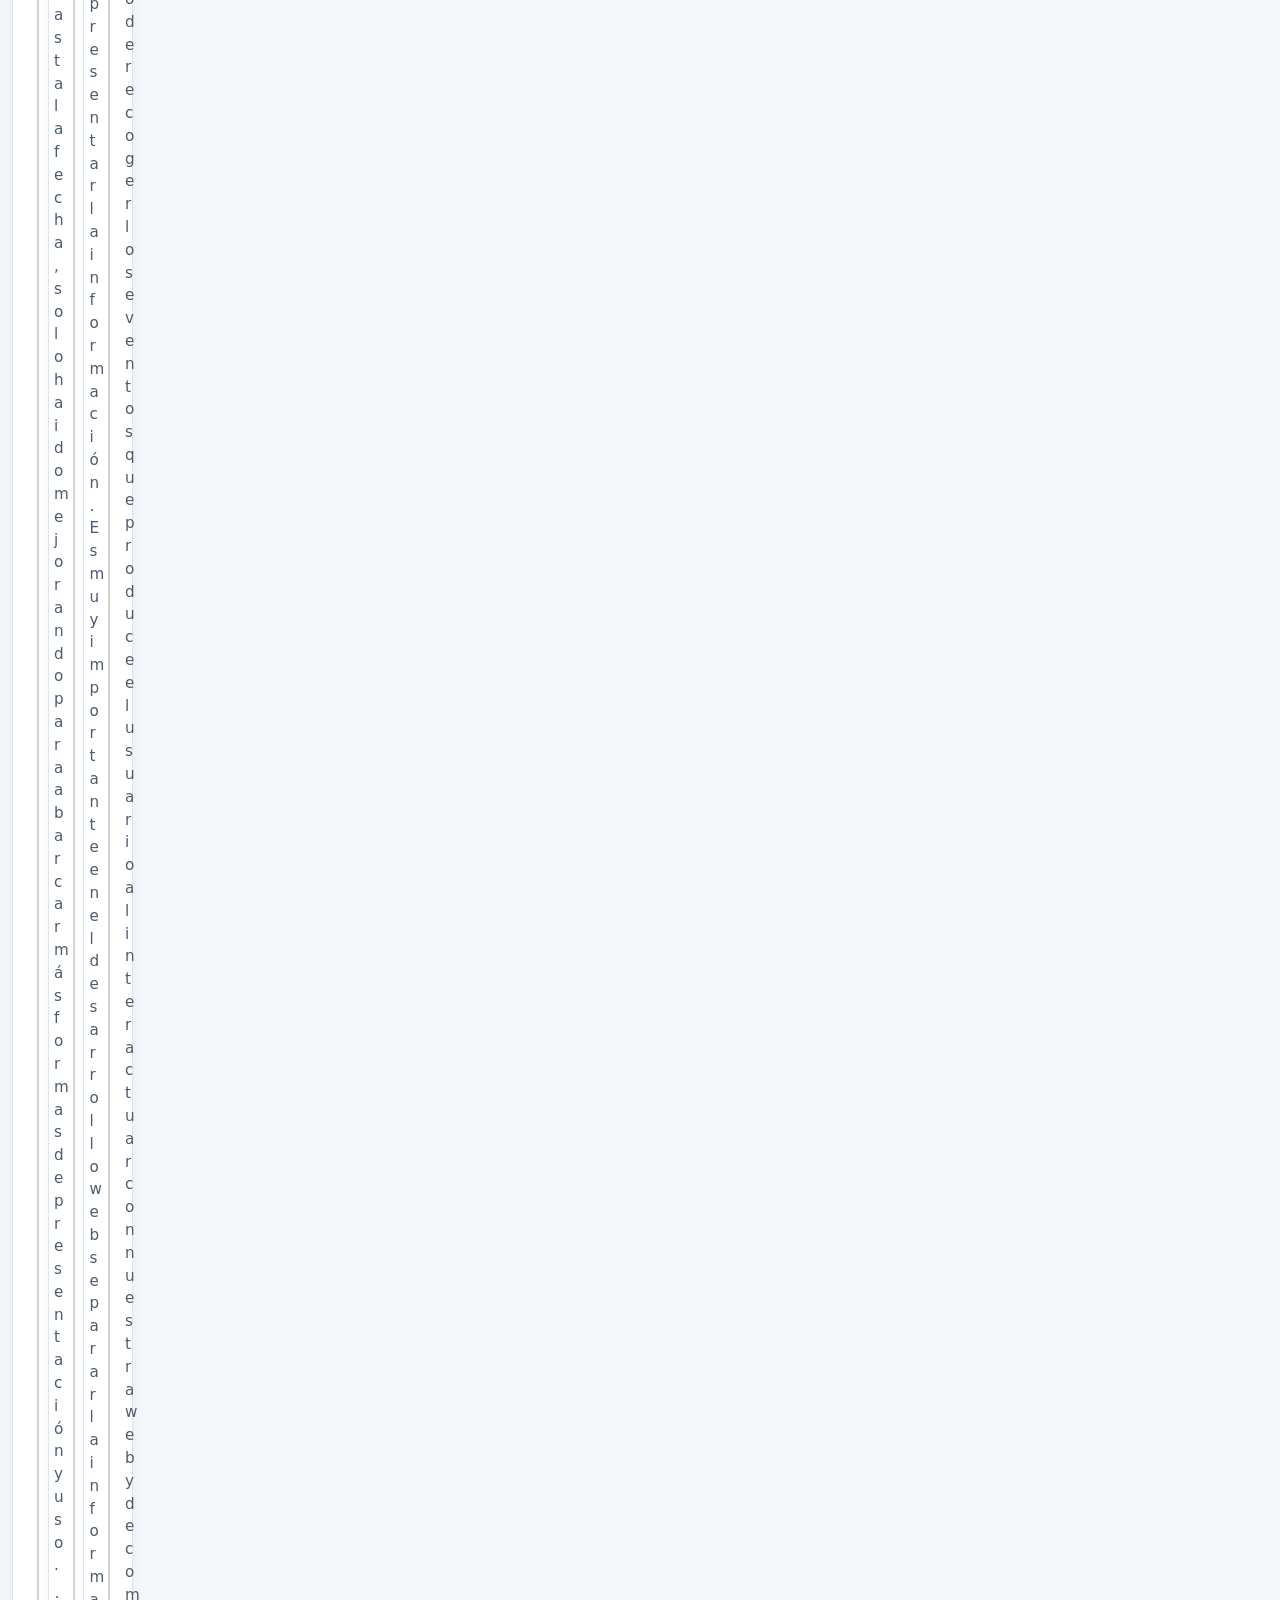
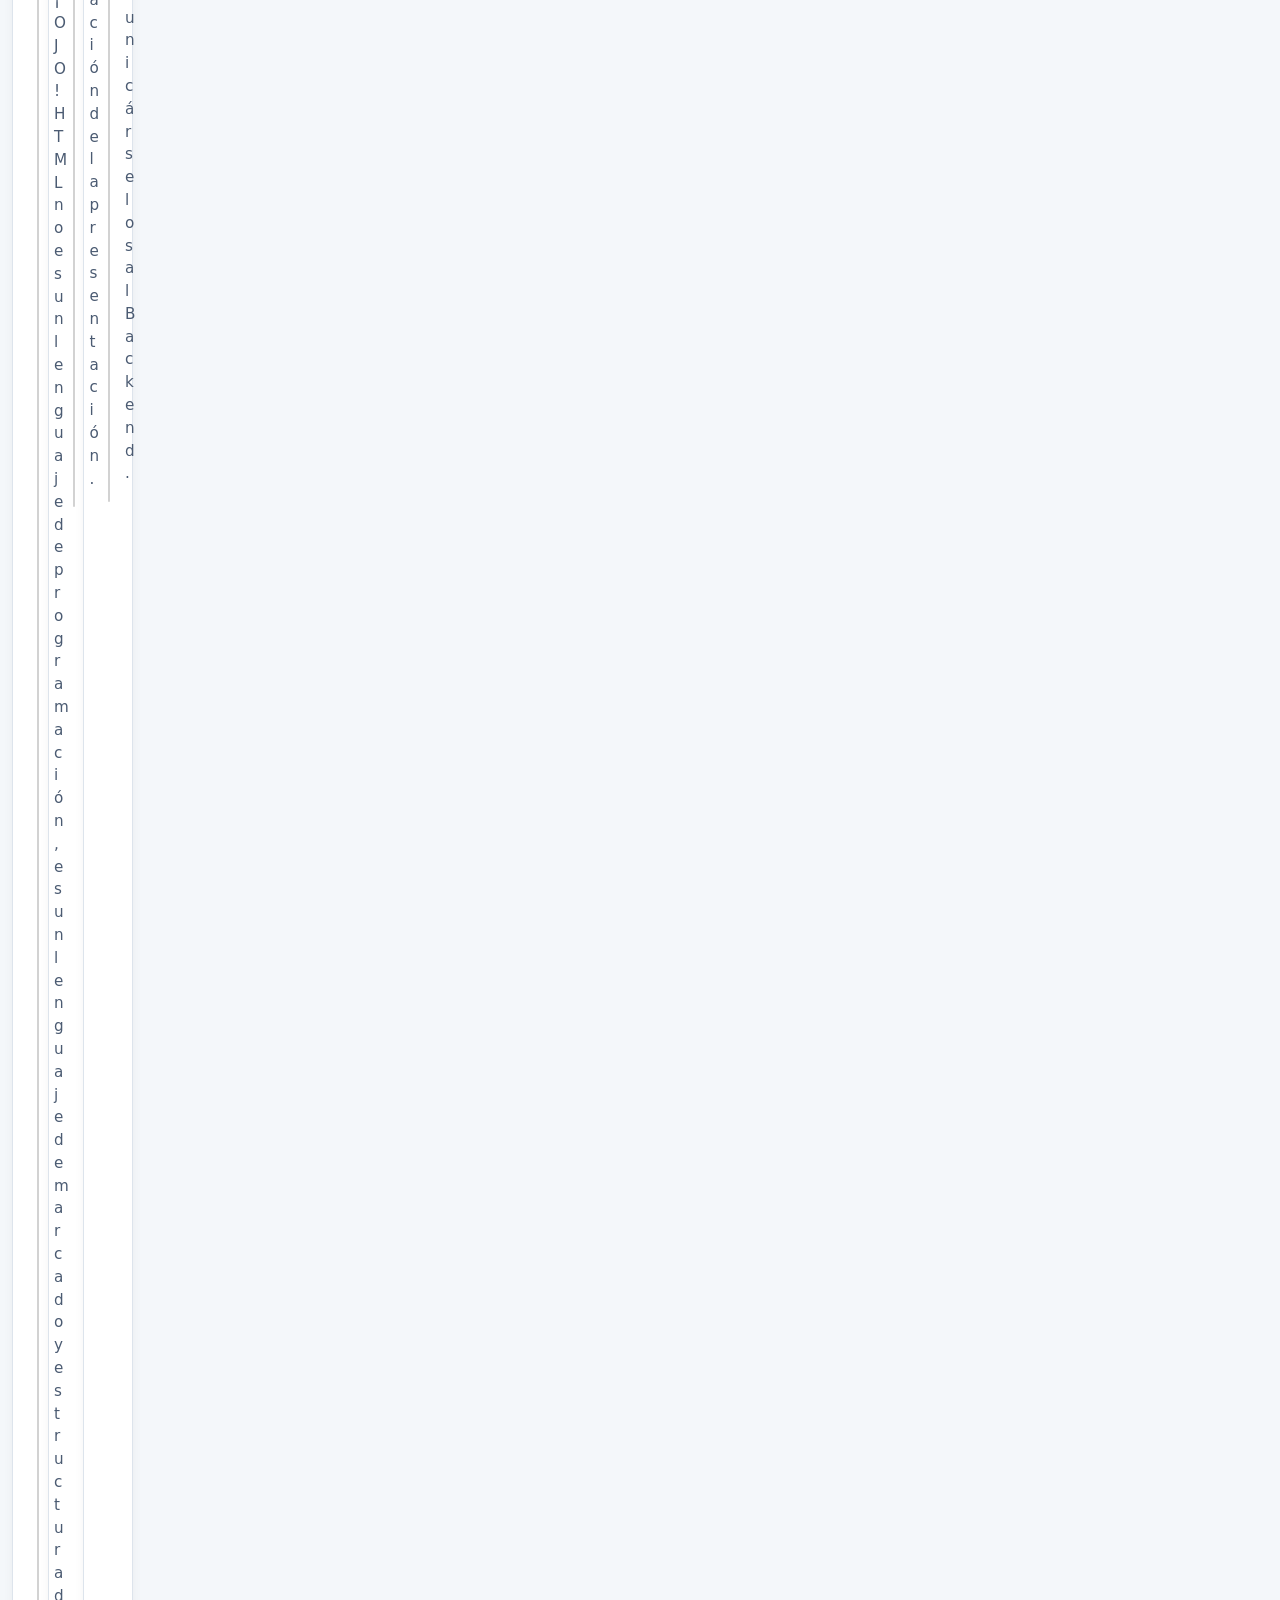
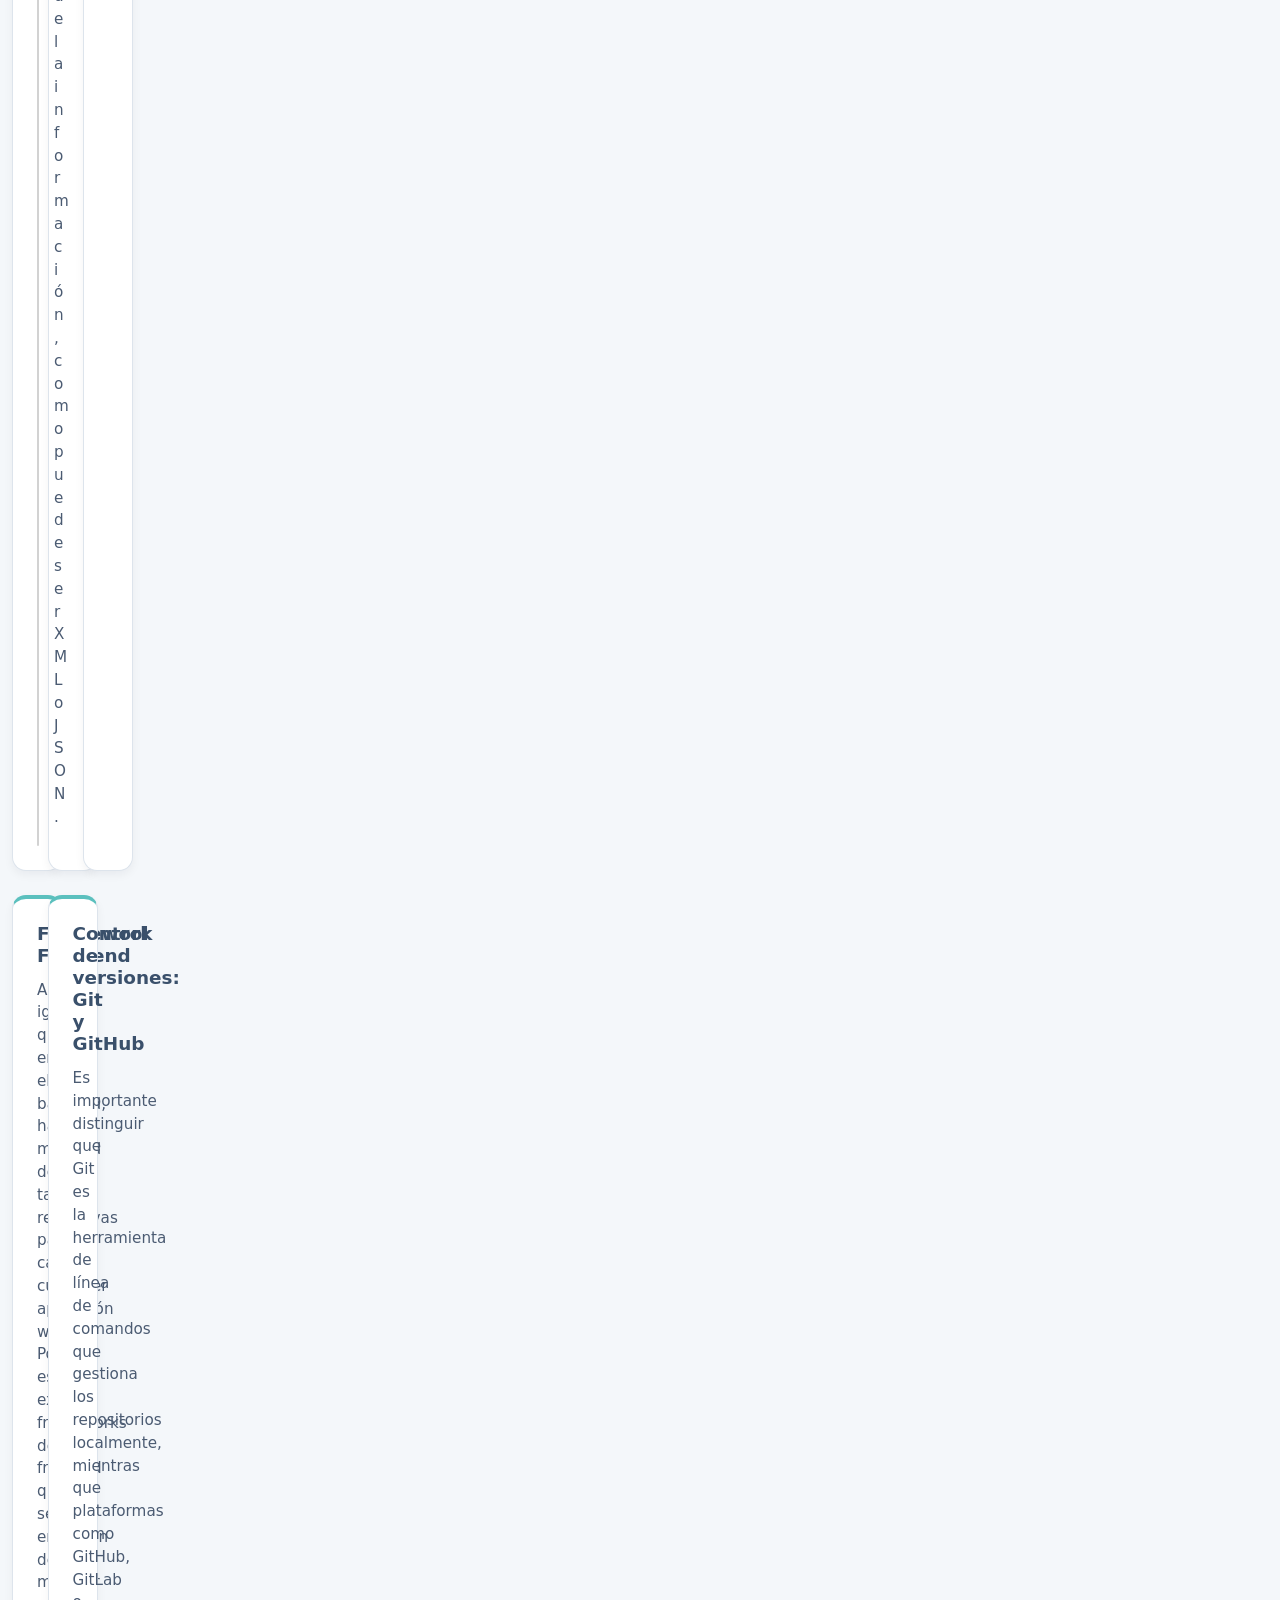
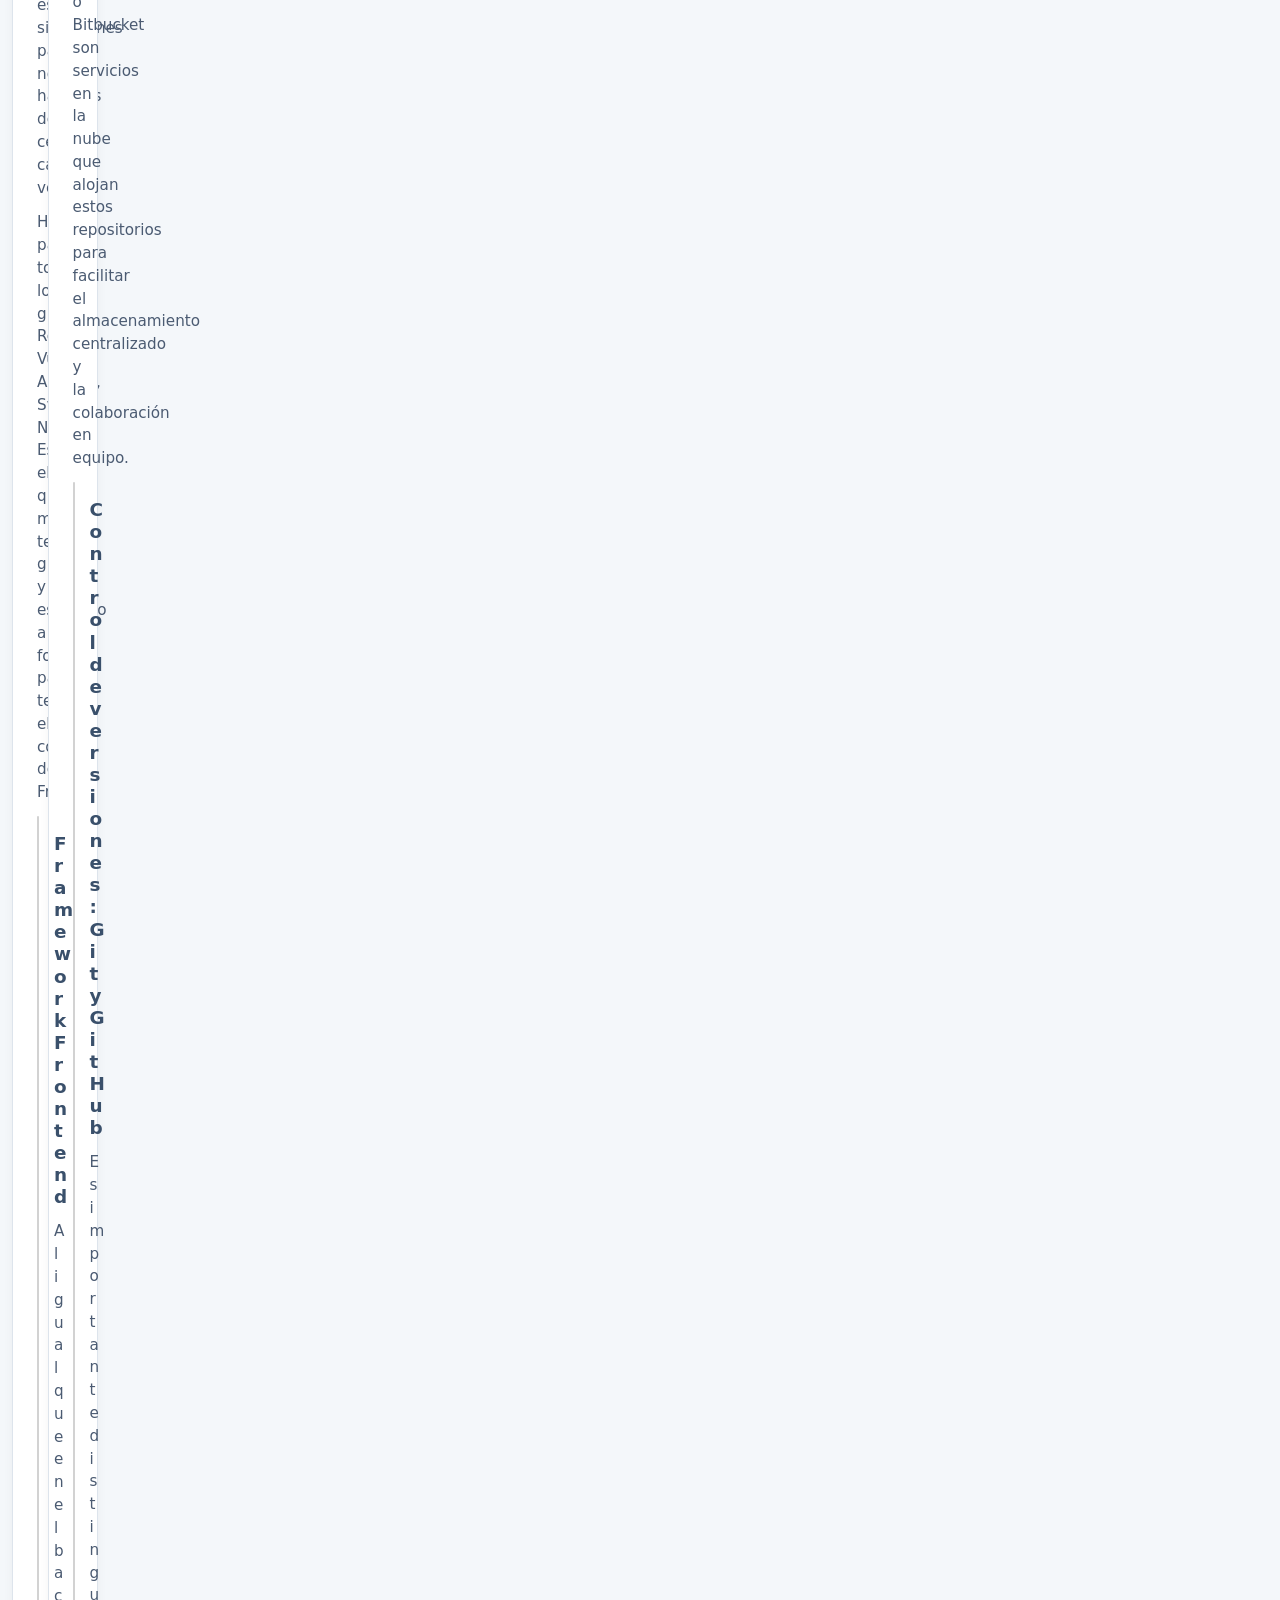
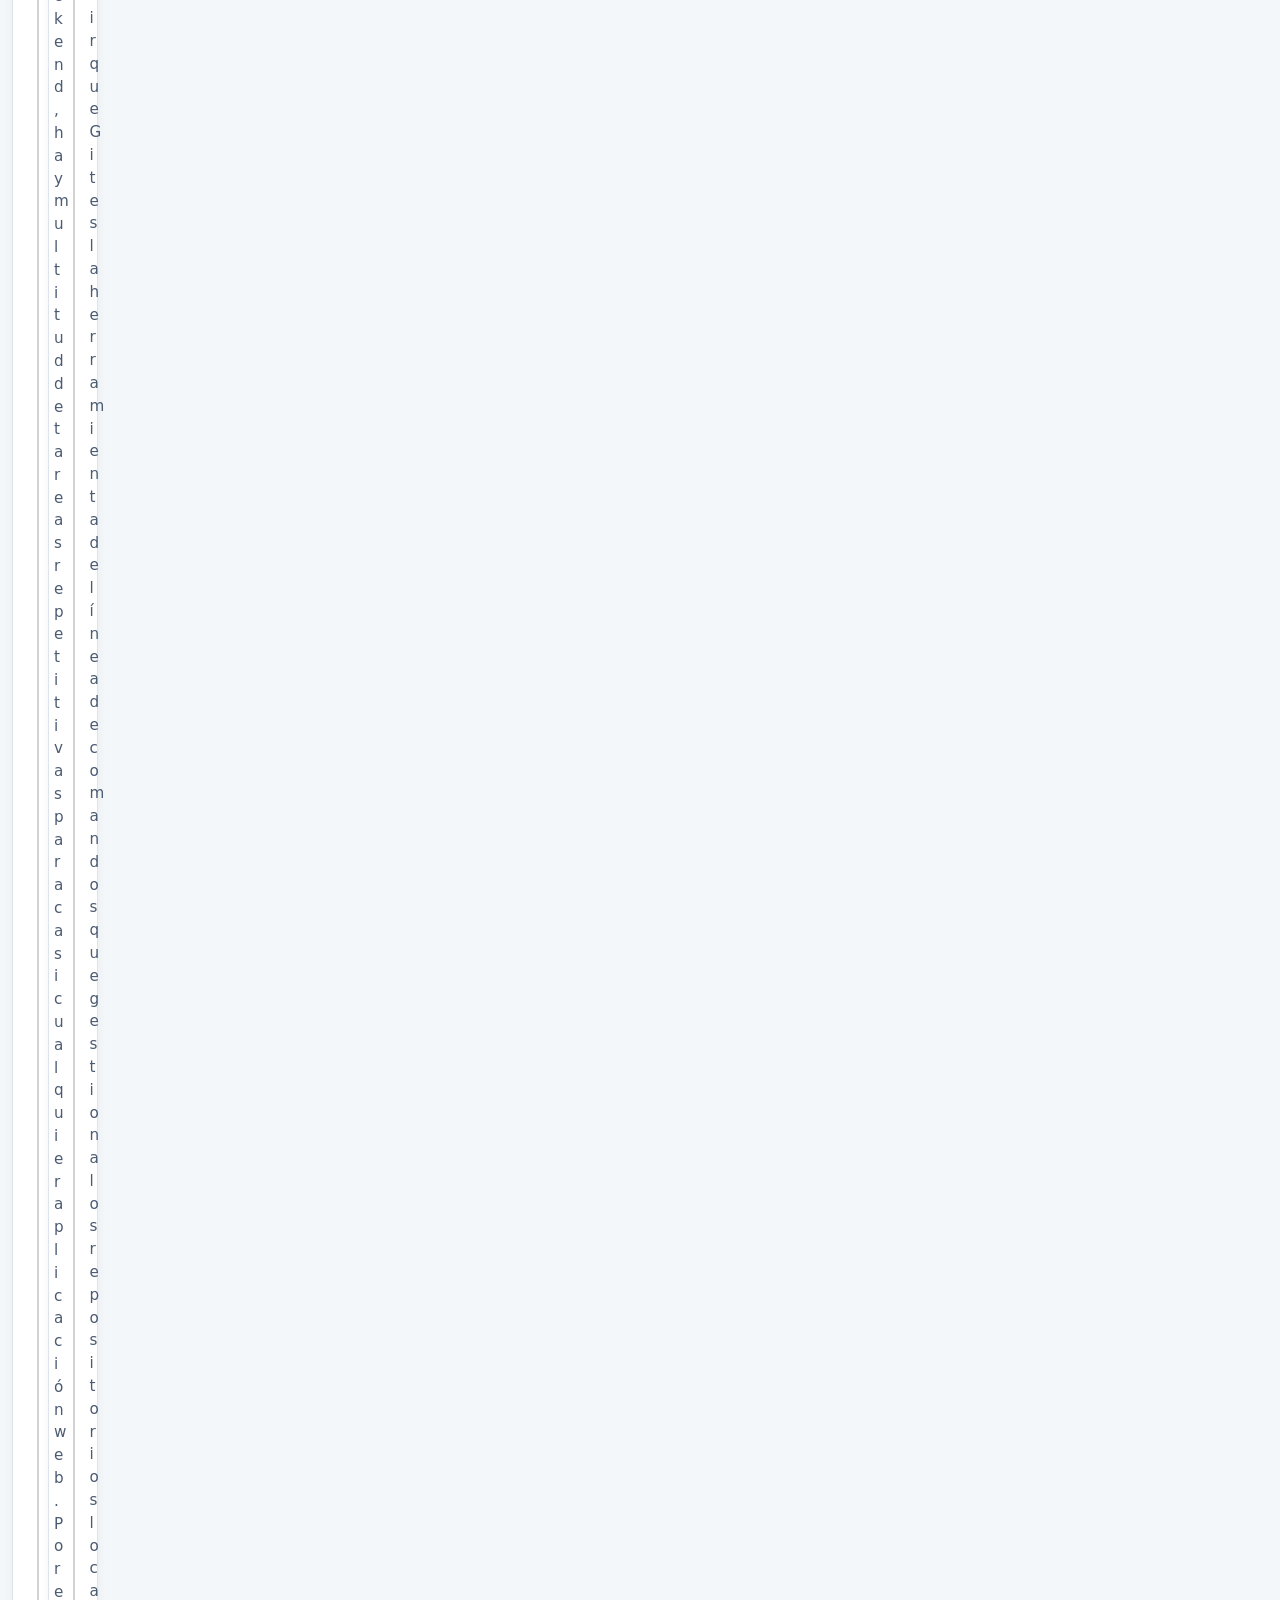
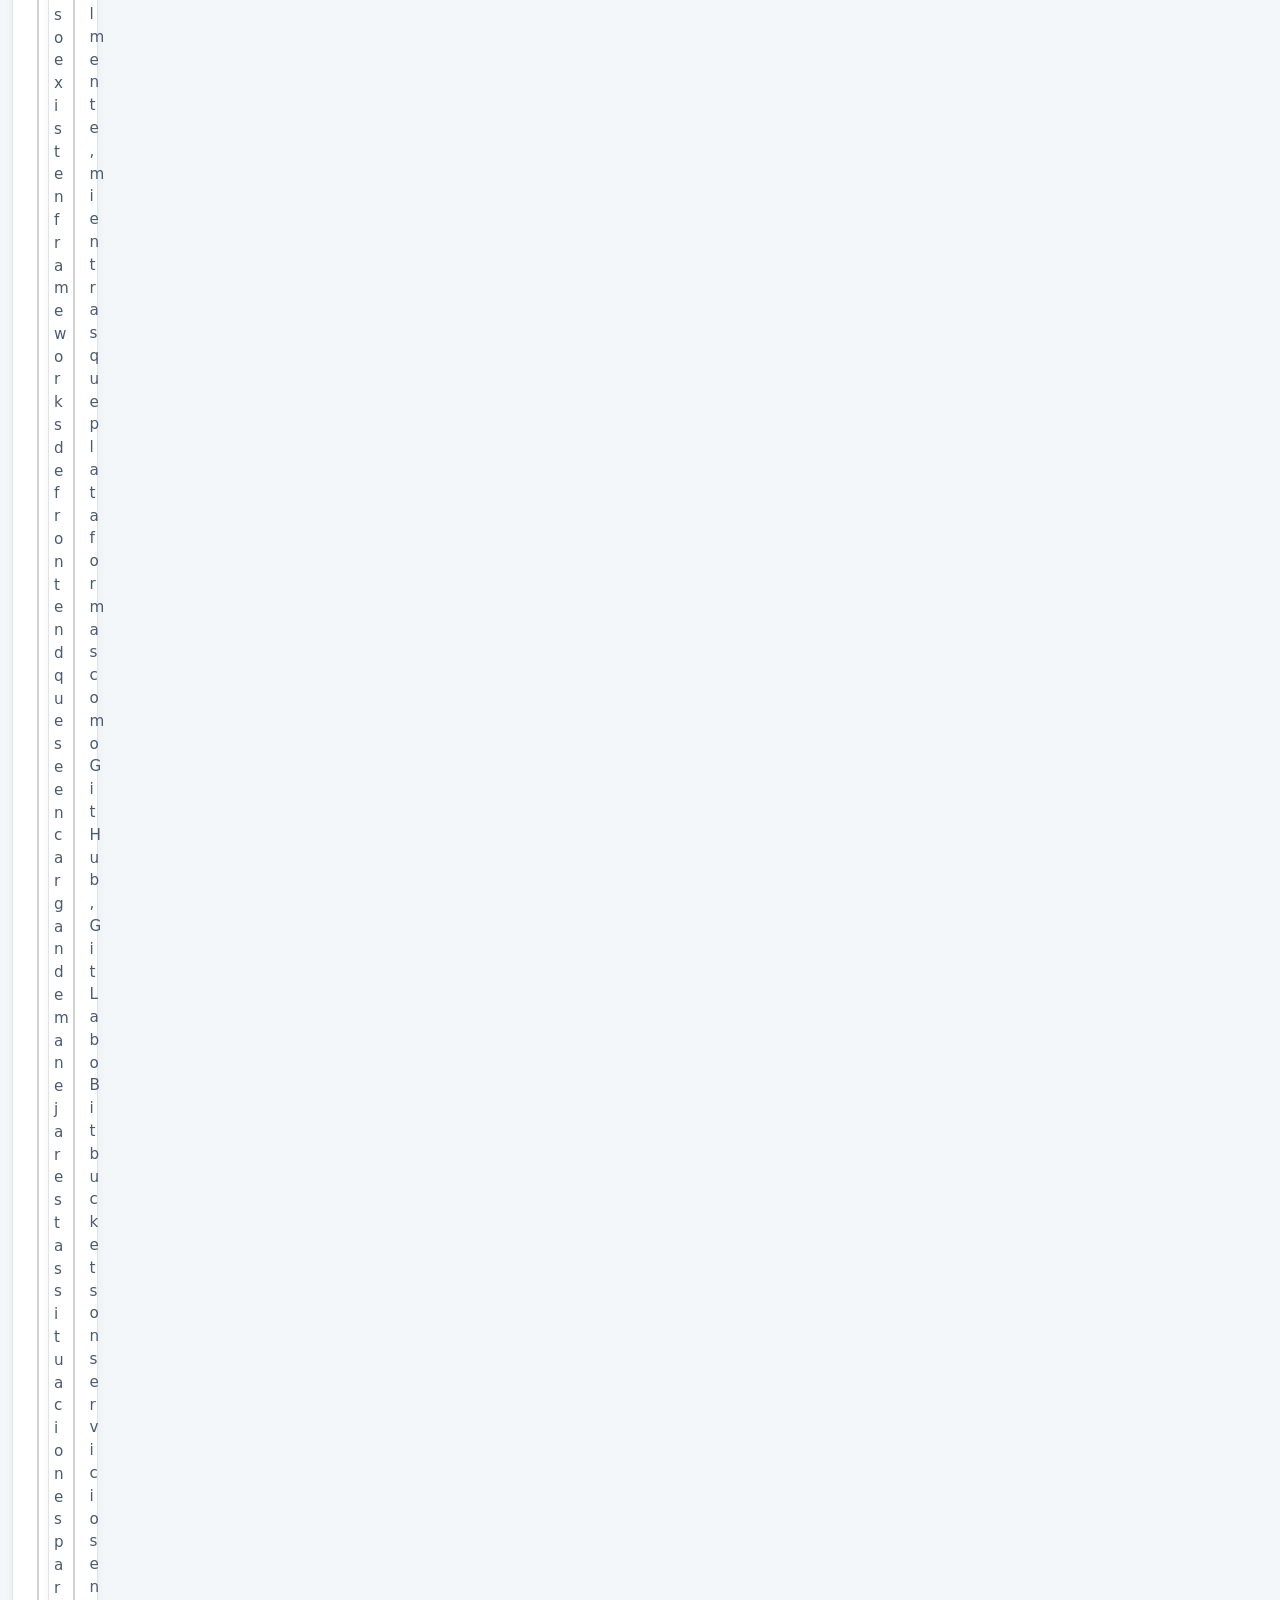
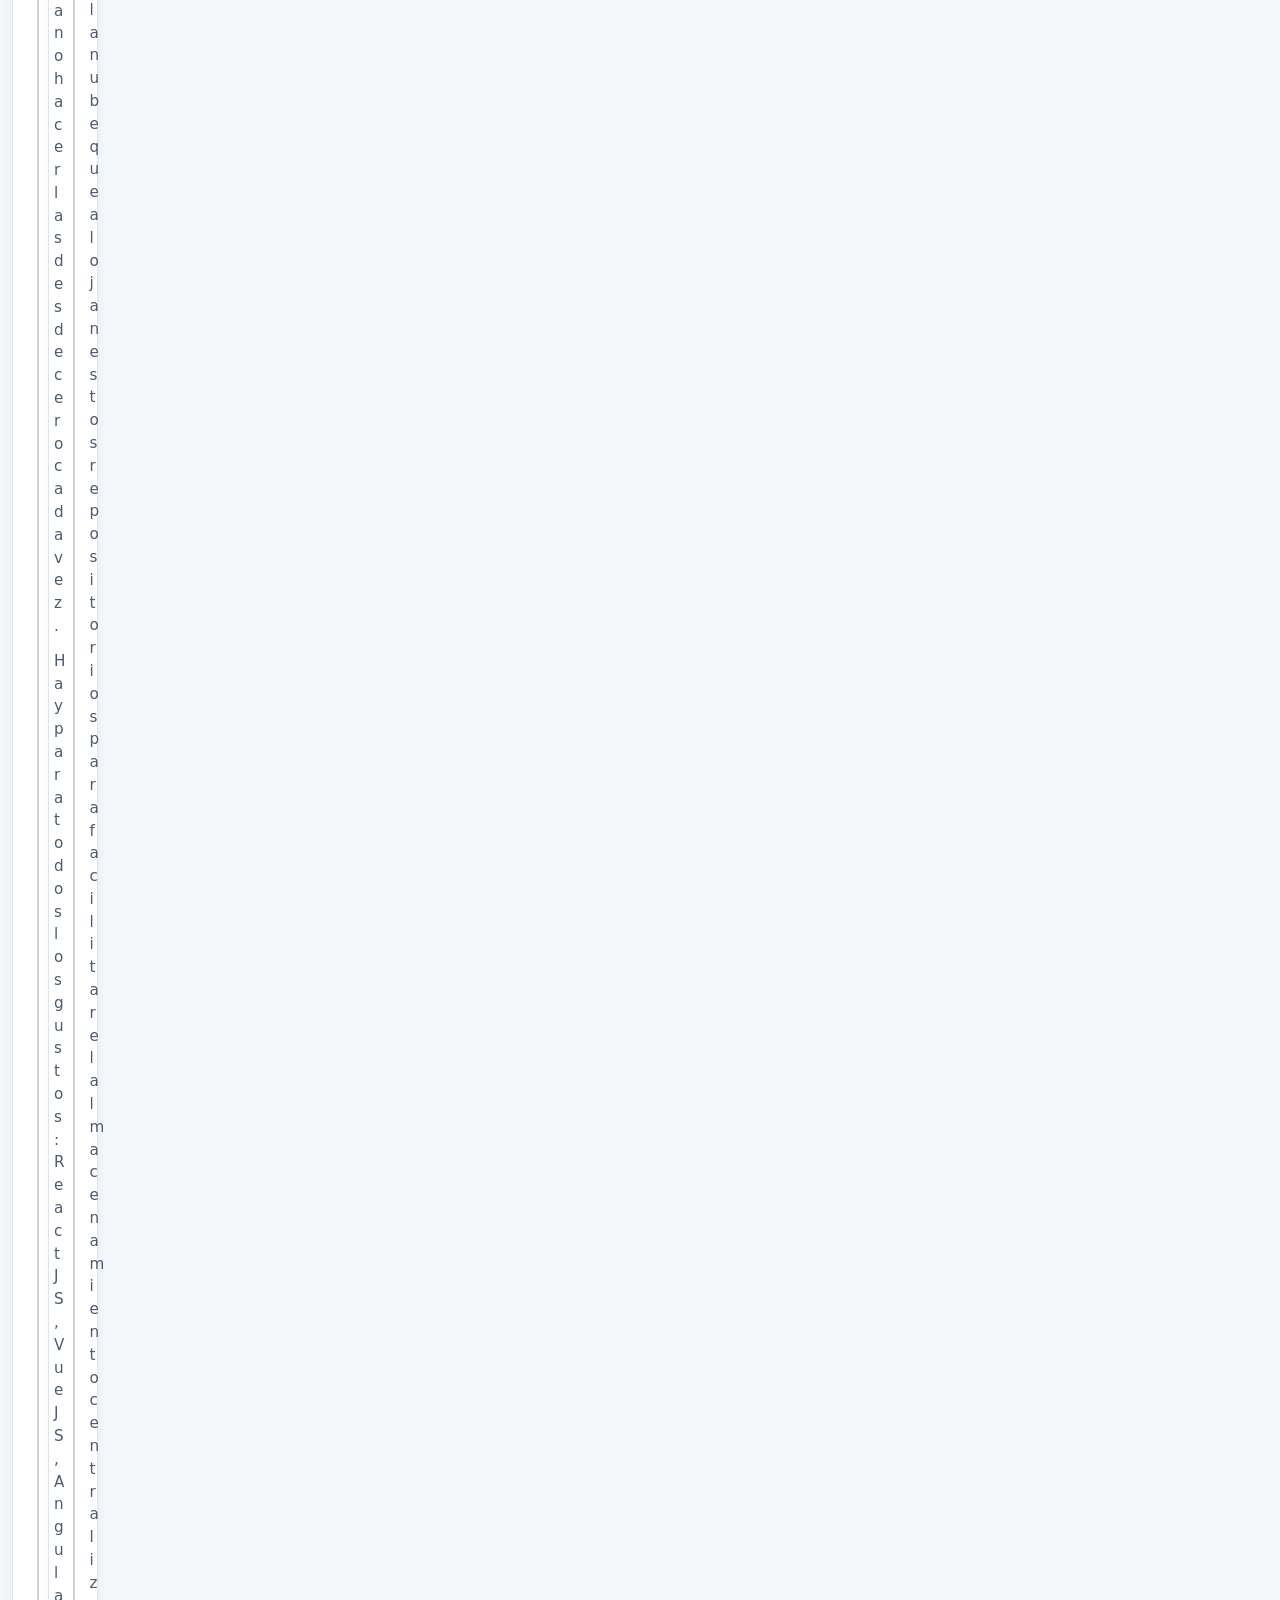
==== commit 9fc04374: "Merge branch 'Develop' into Mafer-y-Eri" ====
--- a/index.html
+++ b/index.html
@@ -5,26 +5,46 @@
   <meta charset="utf-8">
   <meta name="viewport" content="width=device-width, initial-scale=1">
   <title>Roadmap – Full Stack Developer</title>
-  <link href="https://cdn.jsdelivr.net/npm/bootstrap@5.3.8/dist/css/bootstrap.min.css" rel="stylesheet" integrity="sha384-sRIl4kxILFvY47J16cr9ZwB07vP4J8+LH7qKQnuqkuIAvNWLzeN8tE5YBujZqJLB" crossorigin="anonymous">
+  <link href="https://cdn.jsdelivr.net/npm/bootstrap@5.3.8/dist/css/bootstrap.min.css" rel="stylesheet"
+    integrity="sha384-sRIl4kxILFvY47J16cr9ZwB07vP4J8+LH7qKQnuqkuIAvNWLzeN8tE5YBujZqJLB" crossorigin="anonymous">
   <link href="style.css" rel="stylesheet">
 </head>
 
 <body class="d-flex flex-column min-vh-100" data-pagina="index">
-  <div id="navbar"></div>
-
   <header class="hero">
     <div class="container">
       <div class="row g-4 align-items-center">
         <div class="col-lg-6 text-center text-lg-start">
           <h1 class="display-5">Full Stack <span>Developer</span></h1>
-          <p class="lead">Las tecnologías de frontend y backend que necesitas conocer para construir aplicaciones web completas.</p>
-        </div>
-        <div class="col-lg-6">
-          <img id="foto" src="Pic/full-stack-tenologies.jpeg" class="img-fluid rounded-4 shadow" alt="Tecnologías Full Stack">
+          <p class="lead">Las tecnologías de frontend y backend que necesitas conocer para construir aplicaciones web
+            completas.</p>
+        </div>
         </div>
       </div>
     </div>
   </header>
+  <nav class="border-custom border-bottom-0 py-2">
+    <ul class="nav justify-content-center m-0">
+      <li class="nav-item px-3 border-end border-dark">
+        <a href="index.html" class="nav-link text-red p-0">Inicio</a>
+      </li>
+      <li class="nav-item px-3 border-end border-dark">
+        <a href="QuienesSomos.html" class="nav-link text-dark p-0">¿Quienes somos?</a>
+      </li>
+      <li class="nav-item px-3">
+        <a href="contacto.html" class="nav-link text-dark p-0">Contacto</a>
+      </li>
+    </ul>
+  </nav>
+  <div class="col-lg-6">
+          <img id="foto" src="Pic/full-stack-tenologies.jpeg" class="img-fluid rounded-4 shadow"
+            alt="Tecnologías Full Stack">
+  <!-- Usamos 'container-fluid' para que ocupe todo el ancho -->
+  <main class="container-fluid p-0 flex-grow-1">
+    <div class="row g-0 min-vh-custom"> <!-- g-0 elimina el espacio entre columnas -->
+
+      <!-- Columna Izquierda: AD (2 de 12 columnas) -->
+      <div class="col-2 bg-light-gray border-custom border-top-0 border-bottom-0 center-text">
 
   <main class="flex-grow-1">
     <section class="container pt-5">
@@ -106,60 +126,135 @@
           </article>
         </div>
       </div>
-    </section>
-
-    <section class="container pt-5">
-      <h2 class="titulo-seccion">Tecnologías Backend</h2>
+
+      <!-- Columna Central: Content (8 de 12 columnas) -->
+      <div class="col-8 bg-light-gray border-custom border-top-0 border-bottom-0 center-text">
+        <main class="flex-grow-1">
+          <section class="container pt-5">
+            <h2 class="titulo-seccion">Tecnologías Frontend</h2>
+            <div class="row g-4">
+              <div class="col-md-6 col-lg-4">
+                <article class="tarjeta-tema">
+                  <h3>HTML</h3>
+                  <p>Es el responsable de estructurar la información de forma correcta para que pueda ser mostrada.</p>
+                  <p>Nació casi junto con internet y, hasta la fecha, solo ha ido mejorando para abarcar más formas de
+                    presentación y uso.</p>
+                  <p>¡OJO! HTML no es un lenguaje de programación, es un lenguaje de marcado y estructura de la
+                    información, como puede ser XML o JSON.</p>
+                </article>
+              </div>
+              <div class="col-md-6 col-lg-4">
+                <article class="tarjeta-tema">
+                  <h3>CSS</h3>
+                  <p>Este lenguaje de marcas se utiliza para decirle al navegador cómo debe presentar la información
+                    indicada en el archivo HTML.</p>
+                  <p>CSS es el encargado de cómo presentar la información. Es muy importante en el desarrollo web
+                    separar la información de la presentación.</p>
+                </article>
+              </div>
+              <div class="col-md-6 col-lg-4">
+                <article class="tarjeta-tema">
+                  <h3>JavaScript</h3>
+                  <p>El rey de la interactividad. JavaScript es el único lenguaje de programación que puede ser
+                    interpretado por nuestro navegador.</p>
+                  <p>Será el encargado de recoger los eventos que produce el usuario al interactuar con nuestra web y de
+                    comunicárselos al Backend.</p>
+                </article>
+              </div>
+              <div class="col-md-6 col-lg-4">
+                <article class="tarjeta-tema">
+                  <h3>Framework Frontend</h3>
+                  <p>Al igual que en el backend, hay multitud de tareas repetitivas para casi cualquier aplicación web.
+                    Por eso existen frameworks de frontend que se encargan de manejar estas situaciones para no hacerlas
+                    desde cero cada vez.</p>
+                  <p>Hay para todos los gustos: ReactJS, VueJS, Angular, Svelte, Next… Escoge el que más te guste y
+                    estúdialo a fondo para tener el control del Front.</p>
+                </article>
+              </div>
+              <div class="col-md-6 col-lg-4">
+                <article class="tarjeta-tema">
+                  <h3>Control de versiones: Git y GitHub</h3>
+                  <p>Es importante distinguir que Git es la herramienta de línea de comandos que gestiona los
+                    repositorios localmente, mientras que plataformas como GitHub, GitLab o Bitbucket son servicios en
+                    la nube que alojan estos repositorios para facilitar el almacenamiento centralizado y la
+                    colaboración en equipo.</p>
+                </article>
+              </div>
+            </div>
+          </section>
+
+          <section class="container pt-5">
+            <h2 class="titulo-seccion">Tecnologías Backend</h2>
+            <div class="row g-4">
+              <div class="col-md-6 col-lg-4">
+                <article class="tarjeta-tema">
+                  <h3>Lenguajes de servidor: Python, PHP, Java</h3>
+                  <p>Este lenguaje será el encargado de llevar toda la lógica de negocio de la aplicación y de
+                    interactuar con la base de datos para realizar las peticiones de información necesarias.</p>
+                  <p>También controlará a nivel de permisos si un usuario está autorizado a hacer la acción que intenta,
+                    si puede ver dichos datos, etc.</p>
+                </article>
+              </div>
+              <div class="col-md-6 col-lg-4">
+                <article class="tarjeta-tema">
+                  <h3>Bases de datos: SQL</h3>
+                  <p>Hay dos vertientes muy diferenciadas: los sistemas de bases de datos relacionales, como MariaDB,
+                    MySQL o PostgreSQL, y los no relacionales, como MongoDB.</p>
+                  <p>Estas últimas también se llaman bases de datos NoSQL o de clave-valor.</p>
+                </article>
+              </div>
+            </div>
+          </section>
+
+          <section class="container py-5">
+            <h2 class="titulo-seccion">Ejemplos de Proyectos</h2>
+            <ul class="proyectos">
+              <li>Juego de las tres en raya</li>
+              <li>Calculadora básica</li>
+              <li>Un blog de noticias</li>
+              <li>Web para consultar el tiempo usando una API externa</li>
+              <li>Portafolio de proyectos desarrollados</li>
+            </ul>
+          </section>
+        </main>
+      </div>
+
+      <!-- Columna Derecha: News (2 de 12 columnas) -->
+      <div class="col-2 bg-light-gray border-custom border-top-0 border-bottom-0 center-text">
+
+      </div>
+
+    </div>
+  </main>
+
+  <footer class="pie mt-auto">
+    <div class="container">
       <div class="row g-4">
-        <div class="col-md-6 col-lg-4">
-          <article class="tarjeta-tema">
-            <h3>Lenguajes de servidor: Python, PHP, Java</h3>
-            <p>Este lenguaje será el encargado de llevar toda la lógica de negocio de la aplicación y de interactuar con la base de datos para realizar las peticiones de información necesarias.</p>
-            <p>También controlará a nivel de permisos si un usuario está autorizado a hacer la acción que intenta, si puede ver dichos datos, etc.</p>
-            <div class="card card-row" style="max-width: 450px;">  
-              <img src="Pic/py-java-php.png" class="card-img-start" alt="">
-              <div class="card-body">
-                <h3 class="card-title">Lenguajes de servidor: Python, PHP, Java</h3>
-                <p class="card-text">Este lenguaje será el encargado de llevar toda la lógica de negocio de la aplicación y de interactuar con la base de datos para realizar las peticiones de información necesarias.</p>
-                <p class="card-text">También controlará a nivel de permisos si un usuario está autorizado a hacer la acción que intenta, si puede ver dichos datos, etc.</p>
-              </div>
-            </div>
-          </article>
-        </div>
-        <div class="col-md-6 col-lg-4">
-          <article class="tarjeta-tema">
-            <h3>Bases de datos: SQL</h3>
-            <p>Hay dos vertientes muy diferenciadas: los sistemas de bases de datos relacionales, como MariaDB, MySQL o PostgreSQL, y los no relacionales, como MongoDB.</p>
-            <p>Estas últimas también se llaman bases de datos NoSQL o de clave-valor.</p>
-            <div class="card card-row" style="max-width: 450px;">  
-              <img src="Pic/sql-bd.webp" class="card-img-start" alt="">
-              <div class="card-body">          
-                <h3 class="card-title">Bases de datos: SQL</h3>
-                <p class="card-text">Hay dos vertientes muy diferenciadas: los sistemas de bases de datos relacionales, como MariaDB, MySQL o PostgreSQL, y los no relacionales, como MongoDB.</p>
-                <p class="card-text">Estas últimas también se llaman bases de datos NoSQL o de clave-valor.</p>
-              </div>
-            </div>
-          </article>
-        </div>
-      </div>
-    </section>
-
-    <section class="container py-5">
-      <h2 class="titulo-seccion">Ejemplos de Proyectos</h2>
-      <ul class="proyectos">
-        <li>Juego de las tres en raya</li>
-        <li>Calculadora básica</li>
-        <li>Un blog de noticias</li>
-        <li>Web para consultar el tiempo usando una API externa</li>
-        <li>Portafolio de proyectos desarrollados</li>
-      </ul>
-    </section>
-  </main>
-
-  <div id="footer"></div>
-
+        <div class="col-12 col-md-4">
+          <h5>Proyecto</h5>
+          <p class="mb-0">JAVAWOKIS_e-commerce</p>
+        </div>
+        <div class="col-6 col-md-4">
+          <h5>Autores</h5>
+          <ul>
+            <li>Equipo JAVAWOKIS</li>
+          </ul>
+        </div>
+        <div class="col-6 col-md-4">
+          <h5>Contacto</h5>
+          <ul>
+            <li><a href="mailto:contacto@ejemplo.com">contacto@ejemplo.com</a></li>
+          </ul>
+        </div>
+      </div>
+      <hr>
+      <p class="copyright">&copy; 2026 MiSitio. Todos los derechos reservados.</p>
+    </div>
+  </footer>
   <script src="script.js"></script>
-  <script src="https://cdn.jsdelivr.net/npm/bootstrap@5.3.8/dist/js/bootstrap.bundle.min.js" integrity="sha384-FKyoEForCGlyvwx9Hj09JcYn3nv7wiPVlz7YYwJrWVcXK/BmnVDxM+D2scQbITxI" crossorigin="anonymous"></script>
+  <script src="https://cdn.jsdelivr.net/npm/bootstrap@5.3.8/dist/js/bootstrap.bundle.min.js"
+    integrity="sha384-FKyoEForCGlyvwx9Hj09JcYn3nv7wiPVlz7YYwJrWVcXK/BmnVDxM+D2scQbITxI"
+    crossorigin="anonymous"></script>
 </body>
 
 </html>
